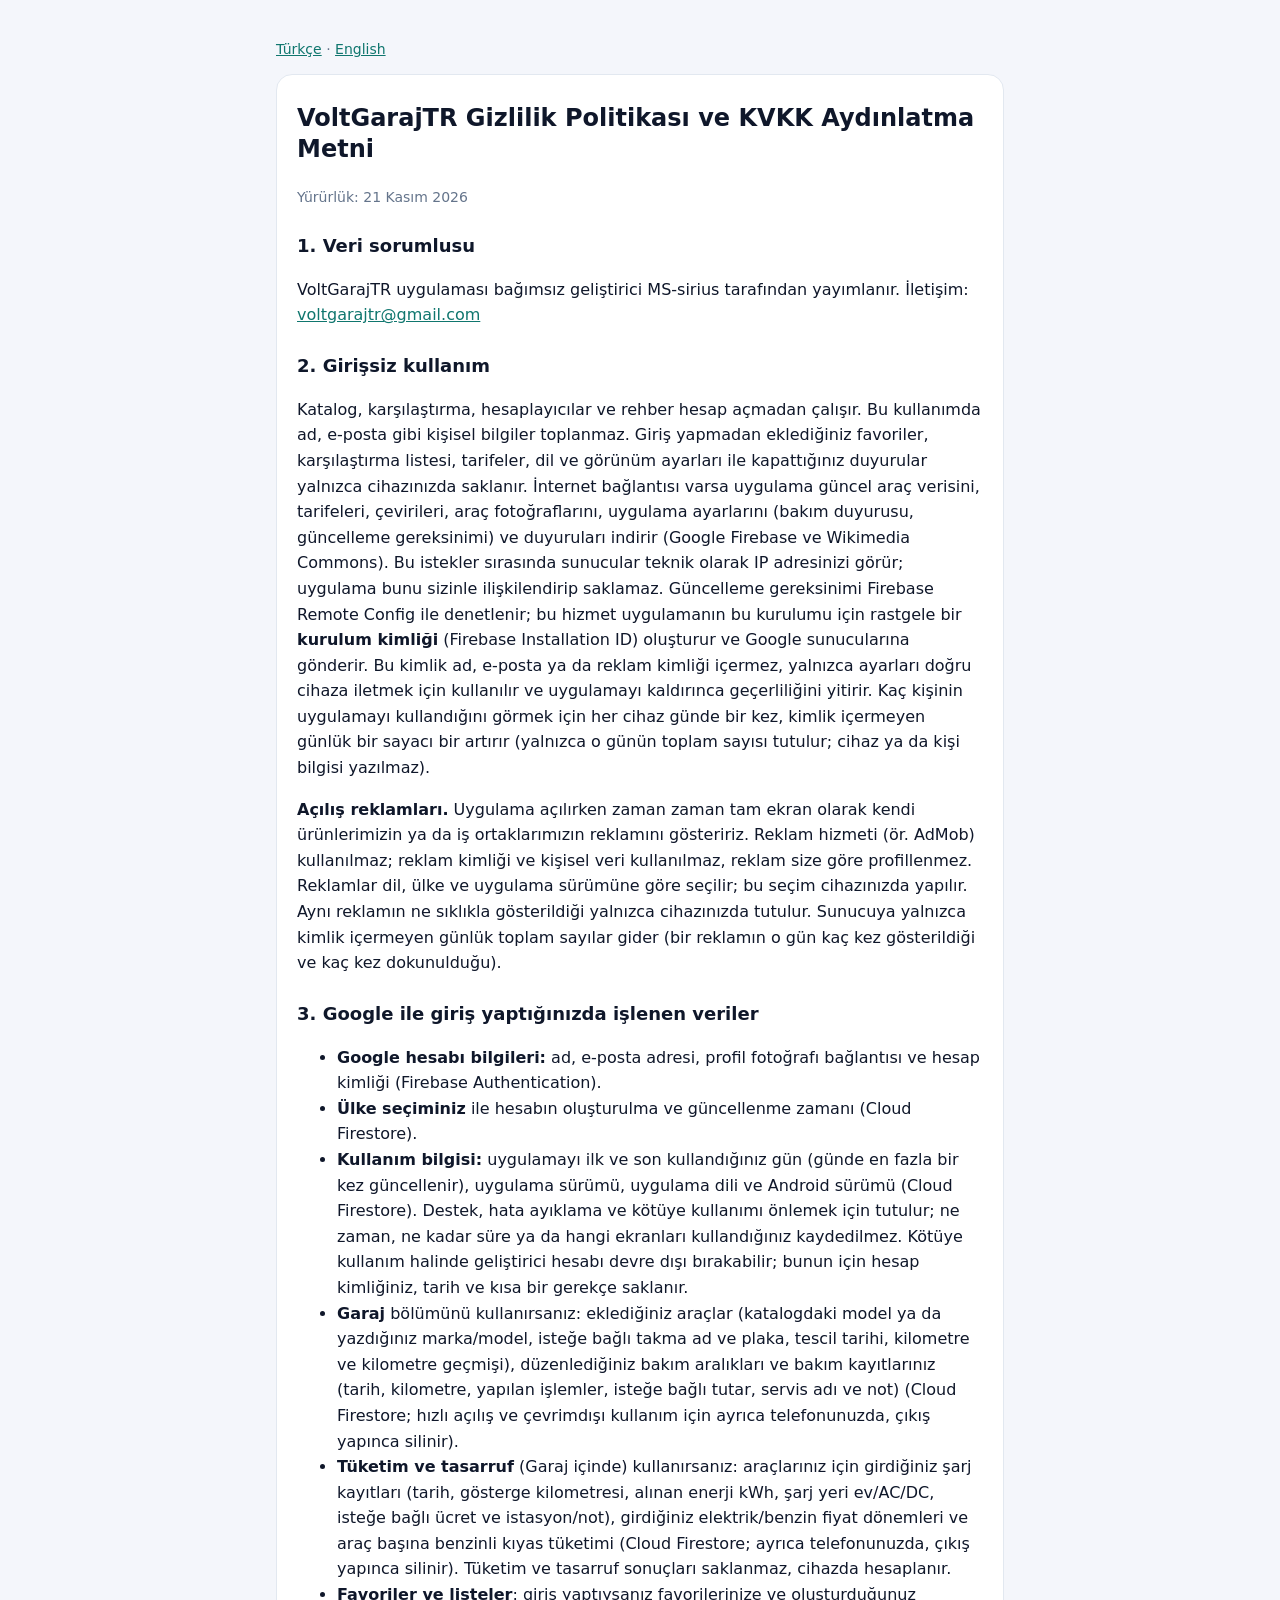
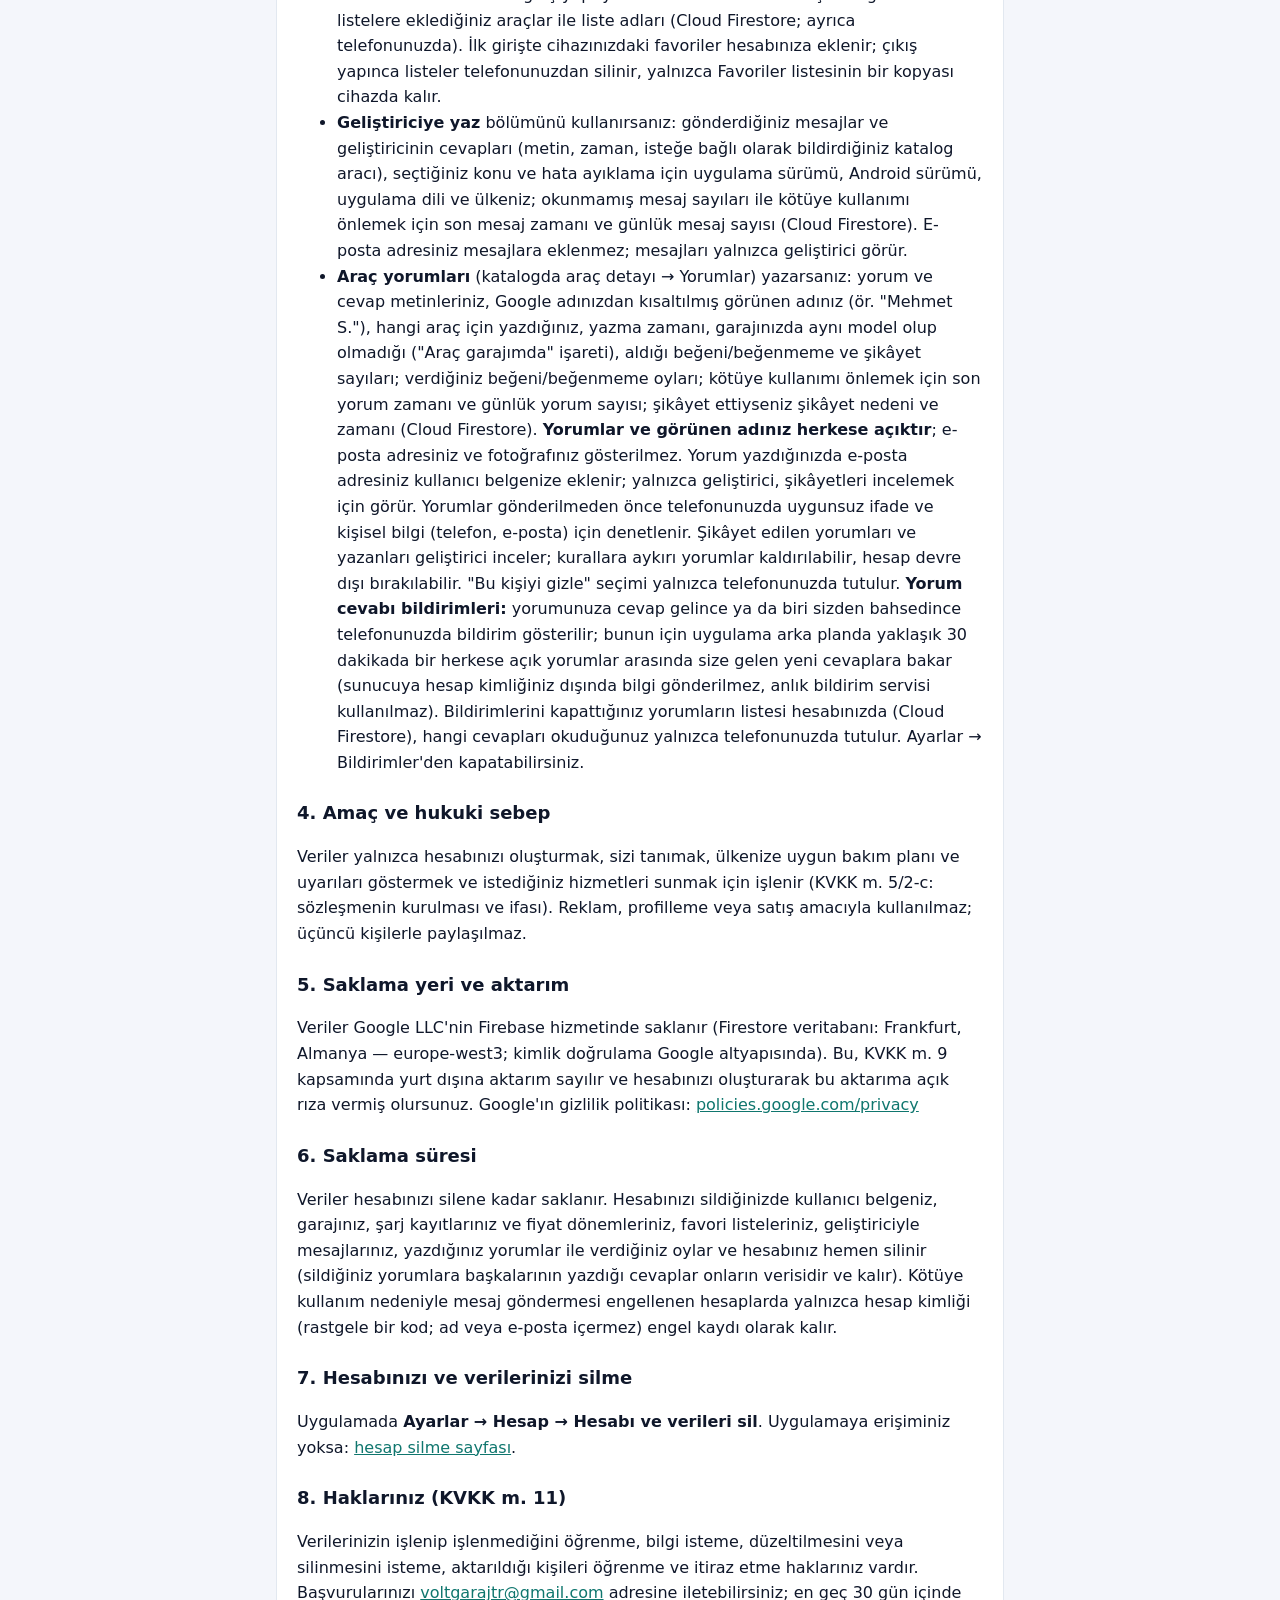
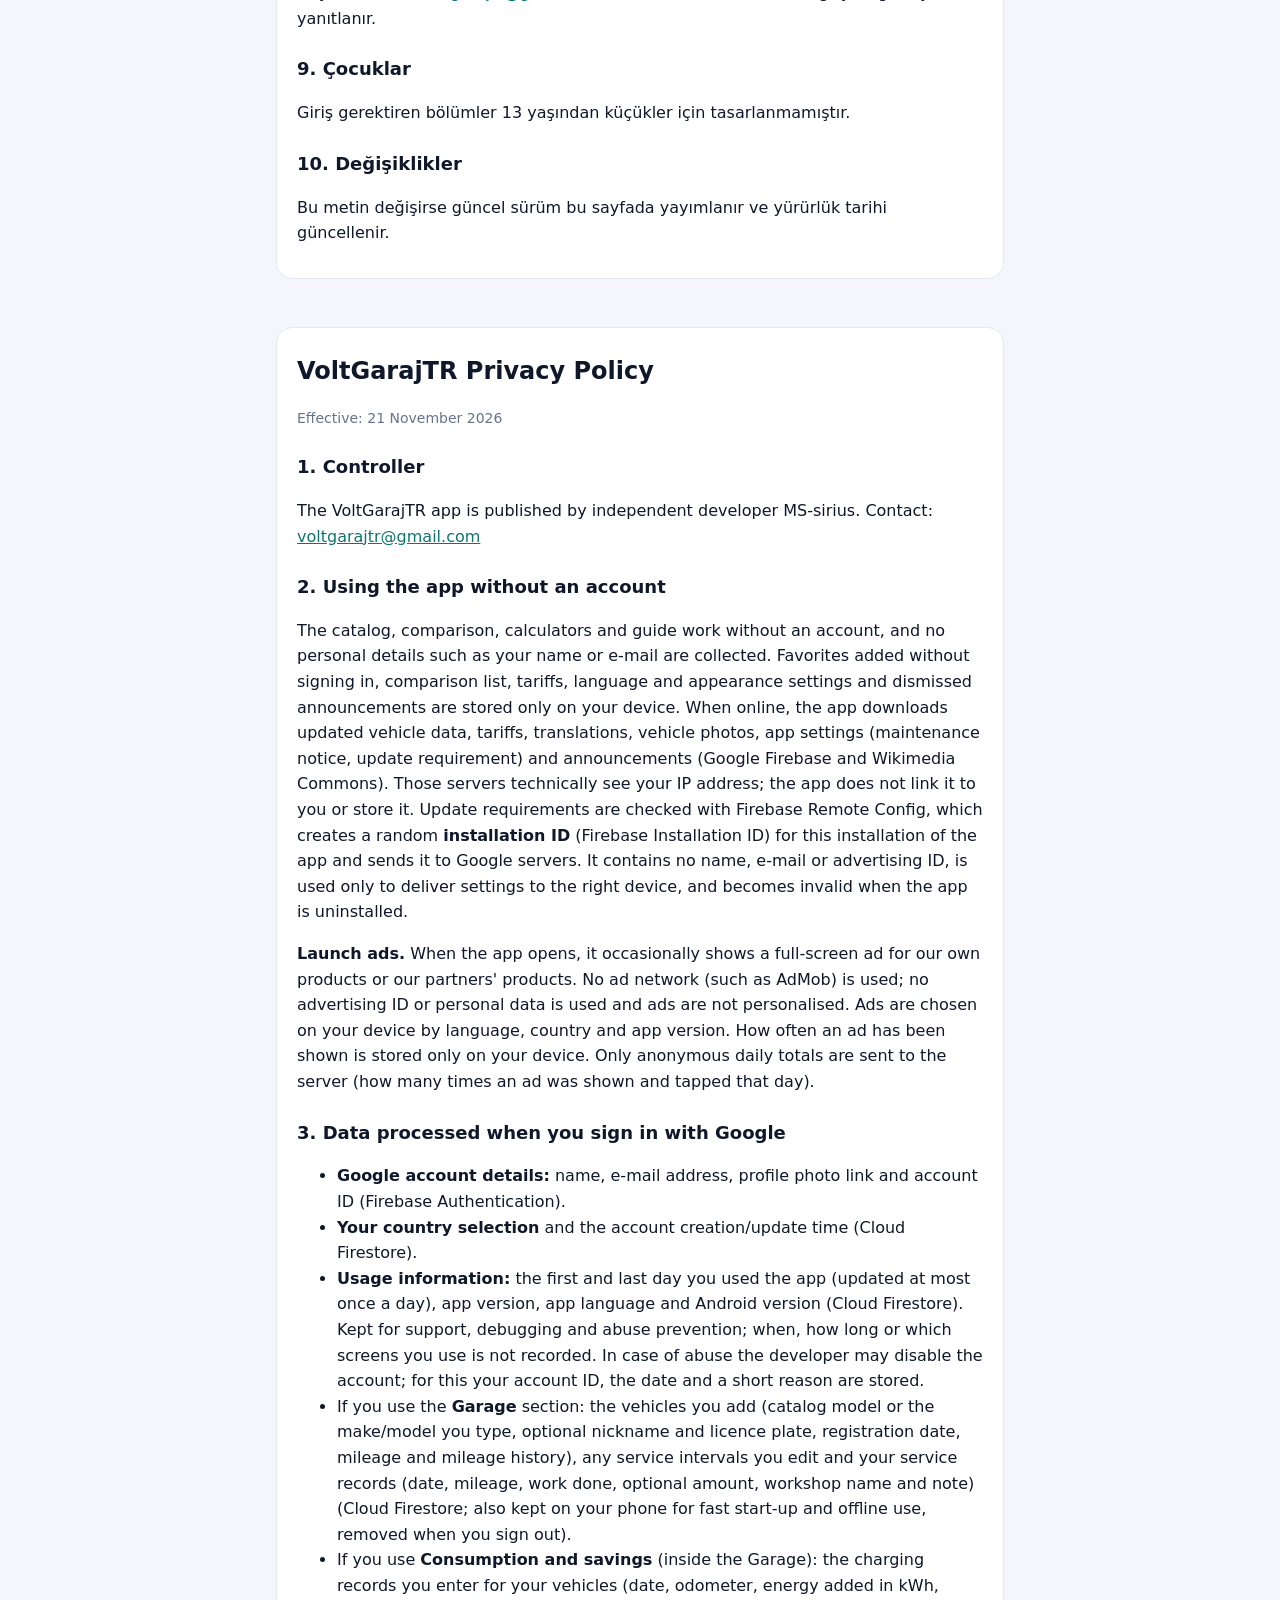
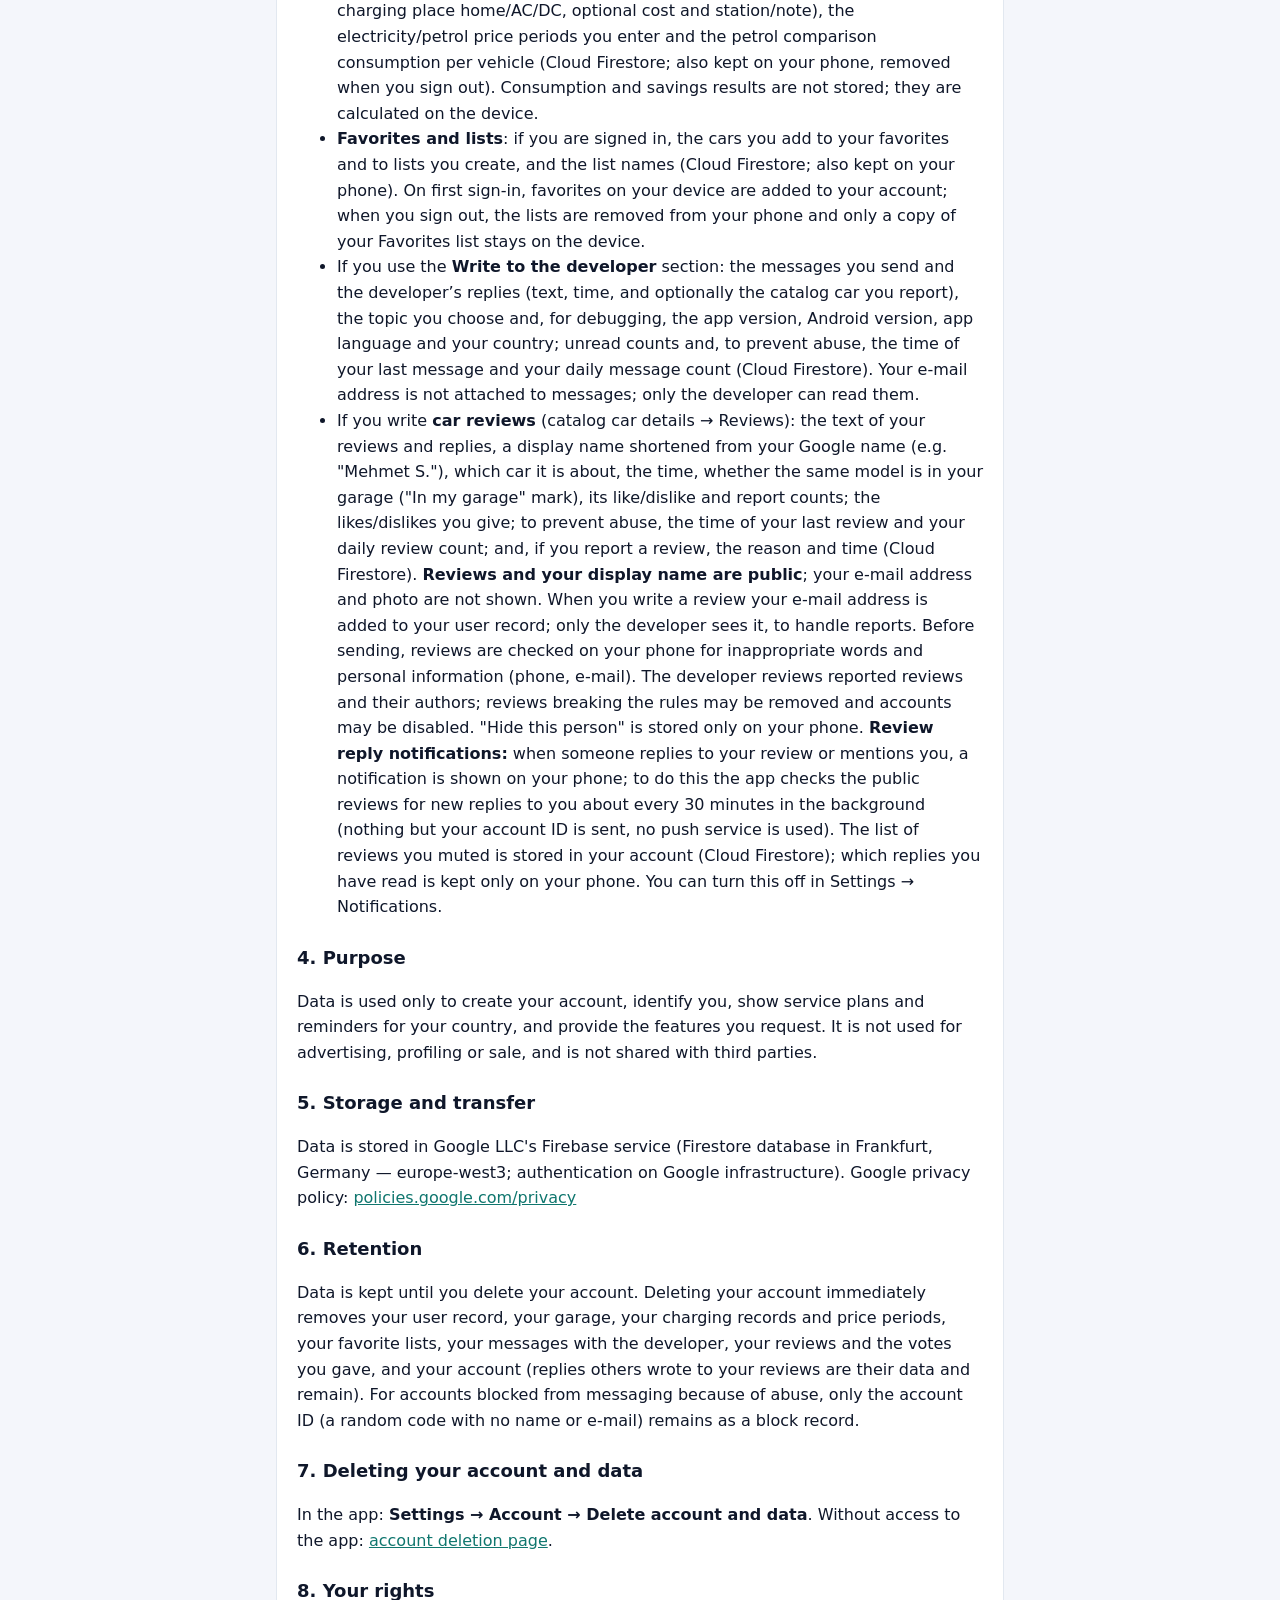
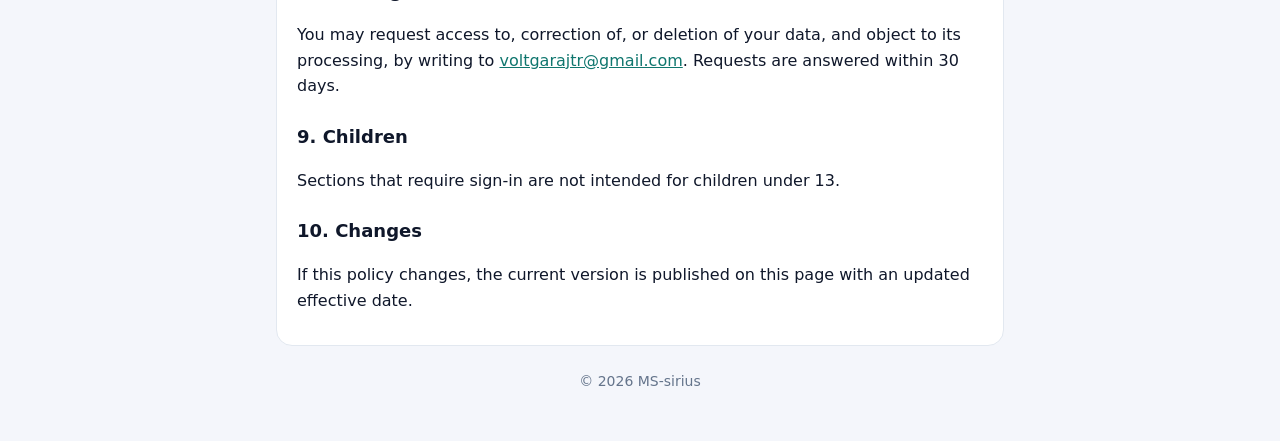
==== gizlilik.html @ ced3d450 "Gizlilik: açılış reklamları maddesi (T-068) Co-Authored-By: Claude Opus 5.5 <noreply@anthropic.com>" ====
<!doctype html>
<html lang="tr">
<head>
<meta charset="utf-8">
<meta name="viewport" content="width=device-width, initial-scale=1">
<title>VoltGarajTR · Gizlilik politikası</title>
<link rel="stylesheet" href="stil.css">
</head>
<body>
<main>
<p class="dil"><a href="#tr">Türkçe</a> · <a href="#en">English</a></p>

<section id="tr">
<h1>VoltGarajTR Gizlilik Politikası ve KVKK Aydınlatma Metni</h1>
<p class="tarih">Yürürlük: 21 Kasım 2026</p>

<h2>1. Veri sorumlusu</h2>
<p>VoltGarajTR uygulaması bağımsız geliştirici MS-sirius tarafından yayımlanır. İletişim: <a href="mailto:voltgarajtr@gmail.com">voltgarajtr@gmail.com</a></p>

<h2>2. Girişsiz kullanım</h2>
<p>Katalog, karşılaştırma, hesaplayıcılar ve rehber hesap açmadan çalışır. Bu kullanımda ad, e-posta gibi kişisel bilgiler toplanmaz. Giriş yapmadan eklediğiniz favoriler, karşılaştırma listesi, tarifeler, dil ve görünüm ayarları ile kapattığınız duyurular yalnızca cihazınızda saklanır.
İnternet bağlantısı varsa uygulama güncel araç verisini, tarifeleri, çevirileri, araç fotoğraflarını, uygulama ayarlarını (bakım duyurusu, güncelleme gereksinimi) ve duyuruları indirir (Google Firebase ve Wikimedia Commons). Bu istekler sırasında sunucular teknik olarak IP adresinizi görür; uygulama bunu sizinle ilişkilendirip saklamaz.
Güncelleme gereksinimi Firebase Remote Config ile denetlenir; bu hizmet uygulamanın bu kurulumu için rastgele bir <b>kurulum kimliği</b> (Firebase Installation ID) oluşturur ve Google sunucularına gönderir. Bu kimlik ad, e-posta ya da reklam kimliği içermez, yalnızca ayarları doğru cihaza iletmek için kullanılır ve uygulamayı kaldırınca geçerliliğini yitirir.
Kaç kişinin uygulamayı kullandığını görmek için her cihaz günde bir kez, kimlik içermeyen günlük bir sayacı bir artırır (yalnızca o günün toplam sayısı tutulur; cihaz ya da kişi bilgisi yazılmaz).</p>
<p><b>Açılış reklamları.</b> Uygulama açılırken zaman zaman tam ekran olarak kendi ürünlerimizin ya da iş ortaklarımızın reklamını gösteririz. Reklam hizmeti (ör. AdMob) kullanılmaz; reklam kimliği ve kişisel veri kullanılmaz, reklam size göre profillenmez. Reklamlar dil, ülke ve uygulama sürümüne göre seçilir; bu seçim cihazınızda yapılır. Aynı reklamın ne sıklıkla gösterildiği yalnızca cihazınızda tutulur. Sunucuya yalnızca kimlik içermeyen günlük toplam sayılar gider (bir reklamın o gün kaç kez gösterildiği ve kaç kez dokunulduğu).</p>

<h2>3. Google ile giriş yaptığınızda işlenen veriler</h2>
<ul>
<li><b>Google hesabı bilgileri:</b> ad, e-posta adresi, profil fotoğrafı bağlantısı ve hesap kimliği (Firebase Authentication).</li>
<li><b>Ülke seçiminiz</b> ile hesabın oluşturulma ve güncellenme zamanı (Cloud Firestore).</li>
<li><b>Kullanım bilgisi:</b> uygulamayı ilk ve son kullandığınız gün (günde en fazla bir kez güncellenir), uygulama sürümü, uygulama dili ve Android sürümü (Cloud Firestore). Destek, hata ayıklama ve kötüye kullanımı önlemek için tutulur; ne zaman, ne kadar süre ya da hangi ekranları kullandığınız kaydedilmez. Kötüye kullanım halinde geliştirici hesabı devre dışı bırakabilir; bunun için hesap kimliğiniz, tarih ve kısa bir gerekçe saklanır.</li>
<li><b>Garaj</b> bölümünü kullanırsanız: eklediğiniz araçlar (katalogdaki model ya da yazdığınız marka/model, isteğe bağlı takma ad ve plaka, tescil tarihi, kilometre ve kilometre geçmişi), düzenlediğiniz bakım aralıkları ve bakım kayıtlarınız (tarih, kilometre, yapılan işlemler, isteğe bağlı tutar, servis adı ve not) (Cloud Firestore; hızlı açılış ve çevrimdışı kullanım için ayrıca telefonunuzda, çıkış yapınca silinir).</li>
<li><b>Tüketim ve tasarruf</b> (Garaj içinde) kullanırsanız: araçlarınız için girdiğiniz şarj kayıtları (tarih, gösterge kilometresi, alınan enerji kWh, şarj yeri ev/AC/DC, isteğe bağlı ücret ve istasyon/not), girdiğiniz elektrik/benzin fiyat dönemleri ve araç başına benzinli kıyas tüketimi (Cloud Firestore; ayrıca telefonunuzda, çıkış yapınca silinir). Tüketim ve tasarruf sonuçları saklanmaz, cihazda hesaplanır.</li>
<li><b>Favoriler ve listeler</b>: giriş yaptıysanız favorilerinize ve oluşturduğunuz listelere eklediğiniz araçlar ile liste adları (Cloud Firestore; ayrıca telefonunuzda). İlk girişte cihazınızdaki favoriler hesabınıza eklenir; çıkış yapınca listeler telefonunuzdan silinir, yalnızca Favoriler listesinin bir kopyası cihazda kalır.</li>
<li><b>Geliştiriciye yaz</b> bölümünü kullanırsanız: gönderdiğiniz mesajlar ve geliştiricinin cevapları (metin, zaman, isteğe bağlı olarak bildirdiğiniz katalog aracı), seçtiğiniz konu ve hata ayıklama için uygulama sürümü, Android sürümü, uygulama dili ve ülkeniz; okunmamış mesaj sayıları ile kötüye kullanımı önlemek için son mesaj zamanı ve günlük mesaj sayısı (Cloud Firestore). E-posta adresiniz mesajlara eklenmez; mesajları yalnızca geliştirici görür.</li>
<li><b>Araç yorumları</b> (katalogda araç detayı → Yorumlar) yazarsanız: yorum ve cevap metinleriniz, Google adınızdan kısaltılmış görünen adınız (ör. "Mehmet S."), hangi araç için yazdığınız, yazma zamanı, garajınızda aynı model olup olmadığı ("Araç garajımda" işareti), aldığı beğeni/beğenmeme ve şikâyet sayıları; verdiğiniz beğeni/beğenmeme oyları; kötüye kullanımı önlemek için son yorum zamanı ve günlük yorum sayısı; şikâyet ettiyseniz şikâyet nedeni ve zamanı (Cloud Firestore). <b>Yorumlar ve görünen adınız herkese açıktır</b>; e-posta adresiniz ve fotoğrafınız gösterilmez. Yorum yazdığınızda e-posta adresiniz kullanıcı belgenize eklenir; yalnızca geliştirici, şikâyetleri incelemek için görür. Yorumlar gönderilmeden önce telefonunuzda uygunsuz ifade ve kişisel bilgi (telefon, e-posta) için denetlenir. Şikâyet edilen yorumları ve yazanları geliştirici inceler; kurallara aykırı yorumlar kaldırılabilir, hesap devre dışı bırakılabilir. "Bu kişiyi gizle" seçimi yalnızca telefonunuzda tutulur. <b>Yorum cevabı bildirimleri:</b> yorumunuza cevap gelince ya da biri sizden bahsedince telefonunuzda bildirim gösterilir; bunun için uygulama arka planda yaklaşık 30 dakikada bir herkese açık yorumlar arasında size gelen yeni cevaplara bakar (sunucuya hesap kimliğiniz dışında bilgi gönderilmez, anlık bildirim servisi kullanılmaz). Bildirimlerini kapattığınız yorumların listesi hesabınızda (Cloud Firestore), hangi cevapları okuduğunuz yalnızca telefonunuzda tutulur. Ayarlar → Bildirimler'den kapatabilirsiniz.</li>
</ul>

<h2>4. Amaç ve hukuki sebep</h2>
<p>Veriler yalnızca hesabınızı oluşturmak, sizi tanımak, ülkenize uygun bakım planı ve uyarıları göstermek ve istediğiniz hizmetleri sunmak için işlenir (KVKK m. 5/2-c: sözleşmenin kurulması ve ifası). Reklam, profilleme veya satış amacıyla kullanılmaz; üçüncü kişilerle paylaşılmaz.</p>

<h2>5. Saklama yeri ve aktarım</h2>
<p>Veriler Google LLC'nin Firebase hizmetinde saklanır (Firestore veritabanı: Frankfurt, Almanya — europe-west3; kimlik doğrulama Google altyapısında). Bu, KVKK m. 9 kapsamında yurt dışına aktarım sayılır ve hesabınızı oluşturarak bu aktarıma açık rıza vermiş olursunuz. Google'ın gizlilik politikası: <a href="https://policies.google.com/privacy">policies.google.com/privacy</a></p>

<h2>6. Saklama süresi</h2>
<p>Veriler hesabınızı silene kadar saklanır. Hesabınızı sildiğinizde kullanıcı belgeniz, garajınız, şarj kayıtlarınız ve fiyat dönemleriniz, favori listeleriniz, geliştiriciyle mesajlarınız, yazdığınız yorumlar ile verdiğiniz oylar ve hesabınız hemen silinir (sildiğiniz yorumlara başkalarının yazdığı cevaplar onların verisidir ve kalır). Kötüye kullanım nedeniyle mesaj göndermesi engellenen hesaplarda yalnızca hesap kimliği (rastgele bir kod; ad veya e-posta içermez) engel kaydı olarak kalır.</p>

<h2>7. Hesabınızı ve verilerinizi silme</h2>
<p>Uygulamada <b>Ayarlar → Hesap → Hesabı ve verileri sil</b>. Uygulamaya erişiminiz yoksa: <a href="hesap-silme.html">hesap silme sayfası</a>.</p>

<h2>8. Haklarınız (KVKK m. 11)</h2>
<p>Verilerinizin işlenip işlenmediğini öğrenme, bilgi isteme, düzeltilmesini veya silinmesini isteme, aktarıldığı kişileri öğrenme ve itiraz etme haklarınız vardır. Başvurularınızı <a href="mailto:voltgarajtr@gmail.com">voltgarajtr@gmail.com</a> adresine iletebilirsiniz; en geç 30 gün içinde yanıtlanır.</p>

<h2>9. Çocuklar</h2>
<p>Giriş gerektiren bölümler 13 yaşından küçükler için tasarlanmamıştır.</p>

<h2>10. Değişiklikler</h2>
<p>Bu metin değişirse güncel sürüm bu sayfada yayımlanır ve yürürlük tarihi güncellenir.</p>
</section>

<hr>

<section id="en">
<h1>VoltGarajTR Privacy Policy</h1>
<p class="tarih">Effective: 21 November 2026</p>

<h2>1. Controller</h2>
<p>The VoltGarajTR app is published by independent developer MS-sirius. Contact: <a href="mailto:voltgarajtr@gmail.com">voltgarajtr@gmail.com</a></p>

<h2>2. Using the app without an account</h2>
<p>The catalog, comparison, calculators and guide work without an account, and no personal details such as your name or e-mail are collected. Favorites added without signing in, comparison list, tariffs, language and appearance settings and dismissed announcements are stored only on your device.
When online, the app downloads updated vehicle data, tariffs, translations, vehicle photos, app settings (maintenance notice, update requirement) and announcements (Google Firebase and Wikimedia Commons). Those servers technically see your IP address; the app does not link it to you or store it.
Update requirements are checked with Firebase Remote Config, which creates a random <b>installation ID</b> (Firebase Installation ID) for this installation of the app and sends it to Google servers. It contains no name, e-mail or advertising ID, is used only to deliver settings to the right device, and becomes invalid when the app is uninstalled.</p>
<p><b>Launch ads.</b> When the app opens, it occasionally shows a full-screen ad for our own products or our partners' products. No ad network (such as AdMob) is used; no advertising ID or personal data is used and ads are not personalised. Ads are chosen on your device by language, country and app version. How often an ad has been shown is stored only on your device. Only anonymous daily totals are sent to the server (how many times an ad was shown and tapped that day).</p>

<h2>3. Data processed when you sign in with Google</h2>
<ul>
<li><b>Google account details:</b> name, e-mail address, profile photo link and account ID (Firebase Authentication).</li>
<li><b>Your country selection</b> and the account creation/update time (Cloud Firestore).</li>
<li><b>Usage information:</b> the first and last day you used the app (updated at most once a day), app version, app language and Android version (Cloud Firestore). Kept for support, debugging and abuse prevention; when, how long or which screens you use is not recorded. In case of abuse the developer may disable the account; for this your account ID, the date and a short reason are stored.</li>
<li>If you use the <b>Garage</b> section: the vehicles you add (catalog model or the make/model you type, optional nickname and licence plate, registration date, mileage and mileage history), any service intervals you edit and your service records (date, mileage, work done, optional amount, workshop name and note) (Cloud Firestore; also kept on your phone for fast start-up and offline use, removed when you sign out).</li>
<li>If you use <b>Consumption and savings</b> (inside the Garage): the charging records you enter for your vehicles (date, odometer, energy added in kWh, charging place home/AC/DC, optional cost and station/note), the electricity/petrol price periods you enter and the petrol comparison consumption per vehicle (Cloud Firestore; also kept on your phone, removed when you sign out). Consumption and savings results are not stored; they are calculated on the device.</li>
<li><b>Favorites and lists</b>: if you are signed in, the cars you add to your favorites and to lists you create, and the list names (Cloud Firestore; also kept on your phone). On first sign-in, favorites on your device are added to your account; when you sign out, the lists are removed from your phone and only a copy of your Favorites list stays on the device.</li>
<li>If you use the <b>Write to the developer</b> section: the messages you send and the developer’s replies (text, time, and optionally the catalog car you report), the topic you choose and, for debugging, the app version, Android version, app language and your country; unread counts and, to prevent abuse, the time of your last message and your daily message count (Cloud Firestore). Your e-mail address is not attached to messages; only the developer can read them.</li>
<li>If you write <b>car reviews</b> (catalog car details → Reviews): the text of your reviews and replies, a display name shortened from your Google name (e.g. "Mehmet S."), which car it is about, the time, whether the same model is in your garage ("In my garage" mark), its like/dislike and report counts; the likes/dislikes you give; to prevent abuse, the time of your last review and your daily review count; and, if you report a review, the reason and time (Cloud Firestore). <b>Reviews and your display name are public</b>; your e-mail address and photo are not shown. When you write a review your e-mail address is added to your user record; only the developer sees it, to handle reports. Before sending, reviews are checked on your phone for inappropriate words and personal information (phone, e-mail). The developer reviews reported reviews and their authors; reviews breaking the rules may be removed and accounts may be disabled. "Hide this person" is stored only on your phone. <b>Review reply notifications:</b> when someone replies to your review or mentions you, a notification is shown on your phone; to do this the app checks the public reviews for new replies to you about every 30 minutes in the background (nothing but your account ID is sent, no push service is used). The list of reviews you muted is stored in your account (Cloud Firestore); which replies you have read is kept only on your phone. You can turn this off in Settings → Notifications.</li>
</ul>

<h2>4. Purpose</h2>
<p>Data is used only to create your account, identify you, show service plans and reminders for your country, and provide the features you request. It is not used for advertising, profiling or sale, and is not shared with third parties.</p>

<h2>5. Storage and transfer</h2>
<p>Data is stored in Google LLC's Firebase service (Firestore database in Frankfurt, Germany — europe-west3; authentication on Google infrastructure). Google privacy policy: <a href="https://policies.google.com/privacy">policies.google.com/privacy</a></p>

<h2>6. Retention</h2>
<p>Data is kept until you delete your account. Deleting your account immediately removes your user record, your garage, your charging records and price periods, your favorite lists, your messages with the developer, your reviews and the votes you gave, and your account (replies others wrote to your reviews are their data and remain). For accounts blocked from messaging because of abuse, only the account ID (a random code with no name or e-mail) remains as a block record.</p>

<h2>7. Deleting your account and data</h2>
<p>In the app: <b>Settings → Account → Delete account and data</b>. Without access to the app: <a href="hesap-silme.html#en">account deletion page</a>.</p>

<h2>8. Your rights</h2>
<p>You may request access to, correction of, or deletion of your data, and object to its processing, by writing to <a href="mailto:voltgarajtr@gmail.com">voltgarajtr@gmail.com</a>. Requests are answered within 30 days.</p>

<h2>9. Children</h2>
<p>Sections that require sign-in are not intended for children under 13.</p>

<h2>10. Changes</h2>
<p>If this policy changes, the current version is published on this page with an updated effective date.</p>
</section>

<footer>© 2026 MS-sirius</footer>
</main>
</body>
</html>
---- stil.css ----
:root { --bg: #F4F6FB; --surface: #fff; --text: #0F172A; --muted: #64748B; --link: #0F766E; --border: #E2E8F0; }
@media (prefers-color-scheme: dark) {
  :root { --bg: #0B1220; --surface: #111A2C; --text: #E2E8F0; --muted: #94A3B8; --link: #5EEAD4; --border: #1E293B; }
}
* { box-sizing: border-box; }
body { margin: 0; background: var(--bg); color: var(--text);
  font: 16px/1.6 system-ui, -apple-system, "Segoe UI", Roboto, sans-serif; }
main { max-width: 760px; margin: 0 auto; padding: 24px 16px 48px; }
section { background: var(--surface); border: 1px solid var(--border); border-radius: 16px; padding: 8px 20px 16px; }
h1 { font-size: 24px; line-height: 1.3; }
h2 { font-size: 18px; margin-top: 24px; }
a { color: var(--link); }
.tarih, footer, .dil { color: var(--muted); font-size: 14px; }
hr { border: 0; margin: 24px 0; }
footer { text-align: center; margin-top: 24px; }
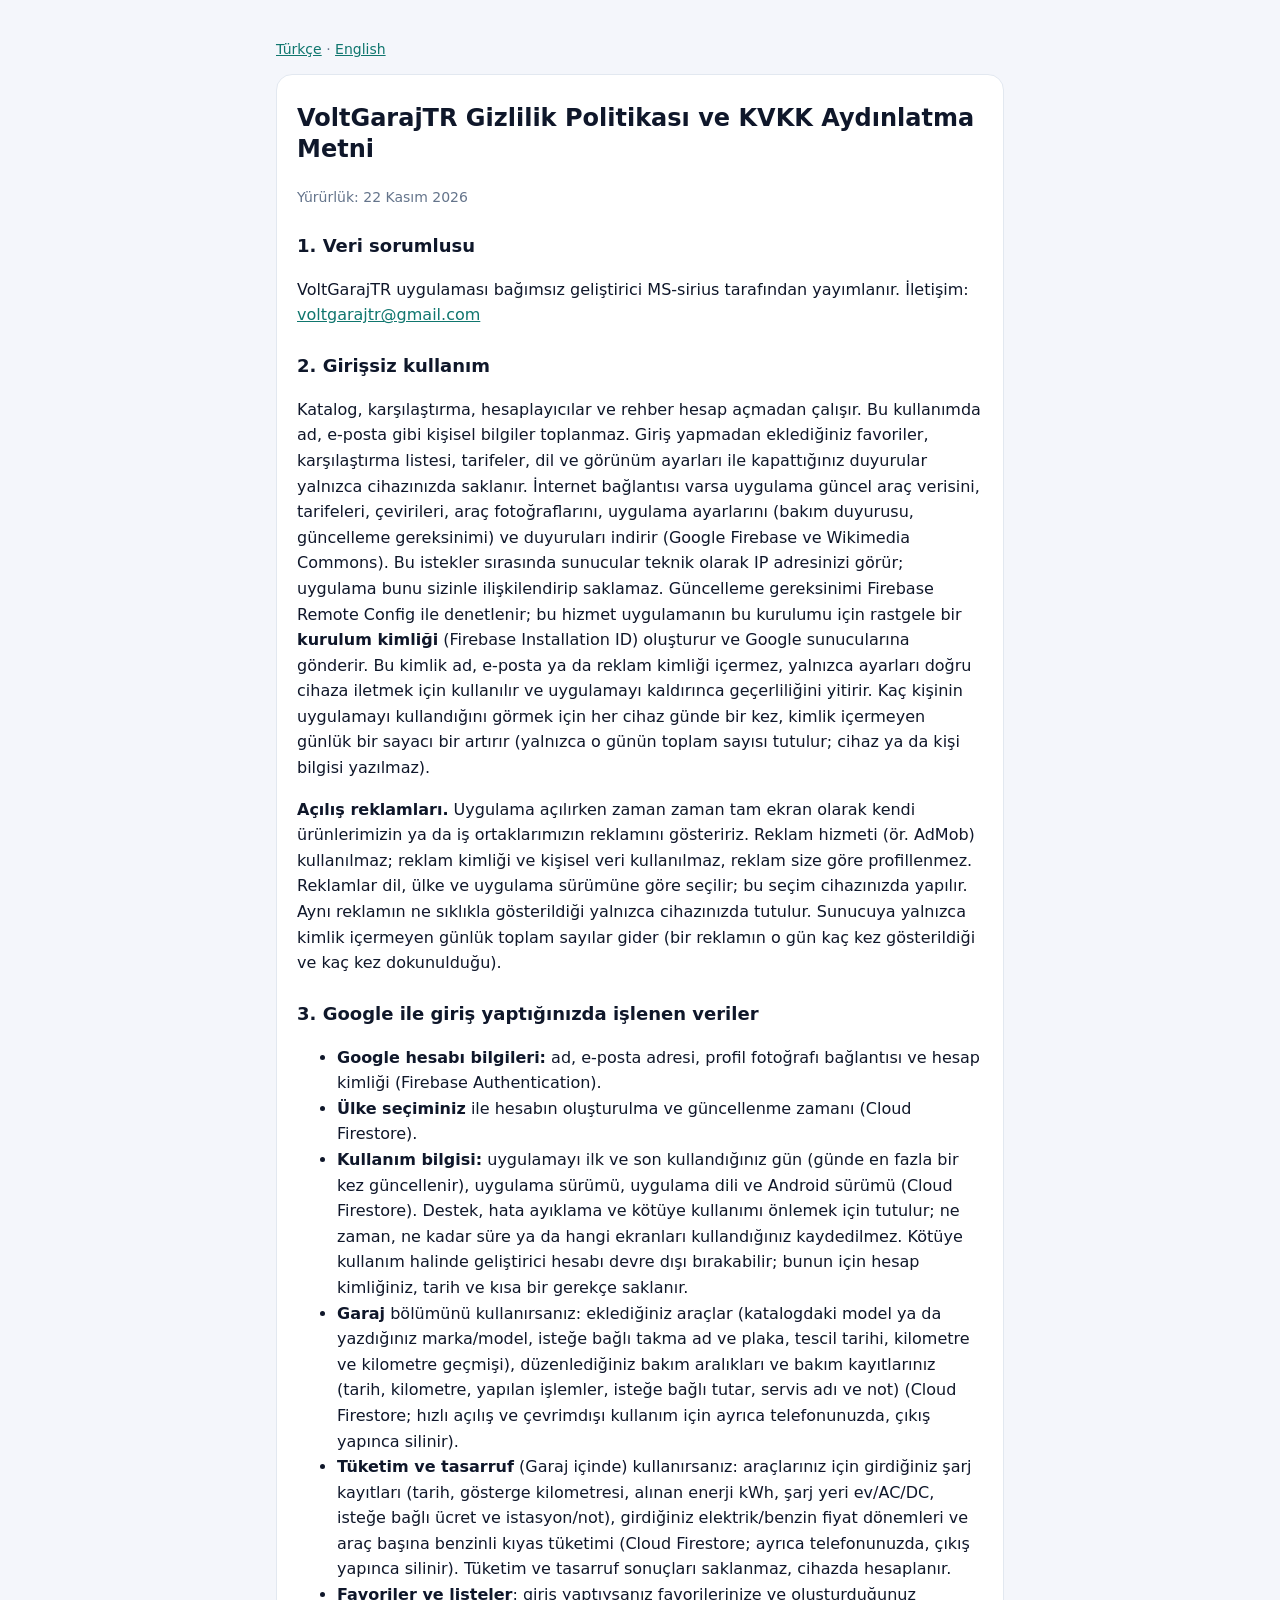
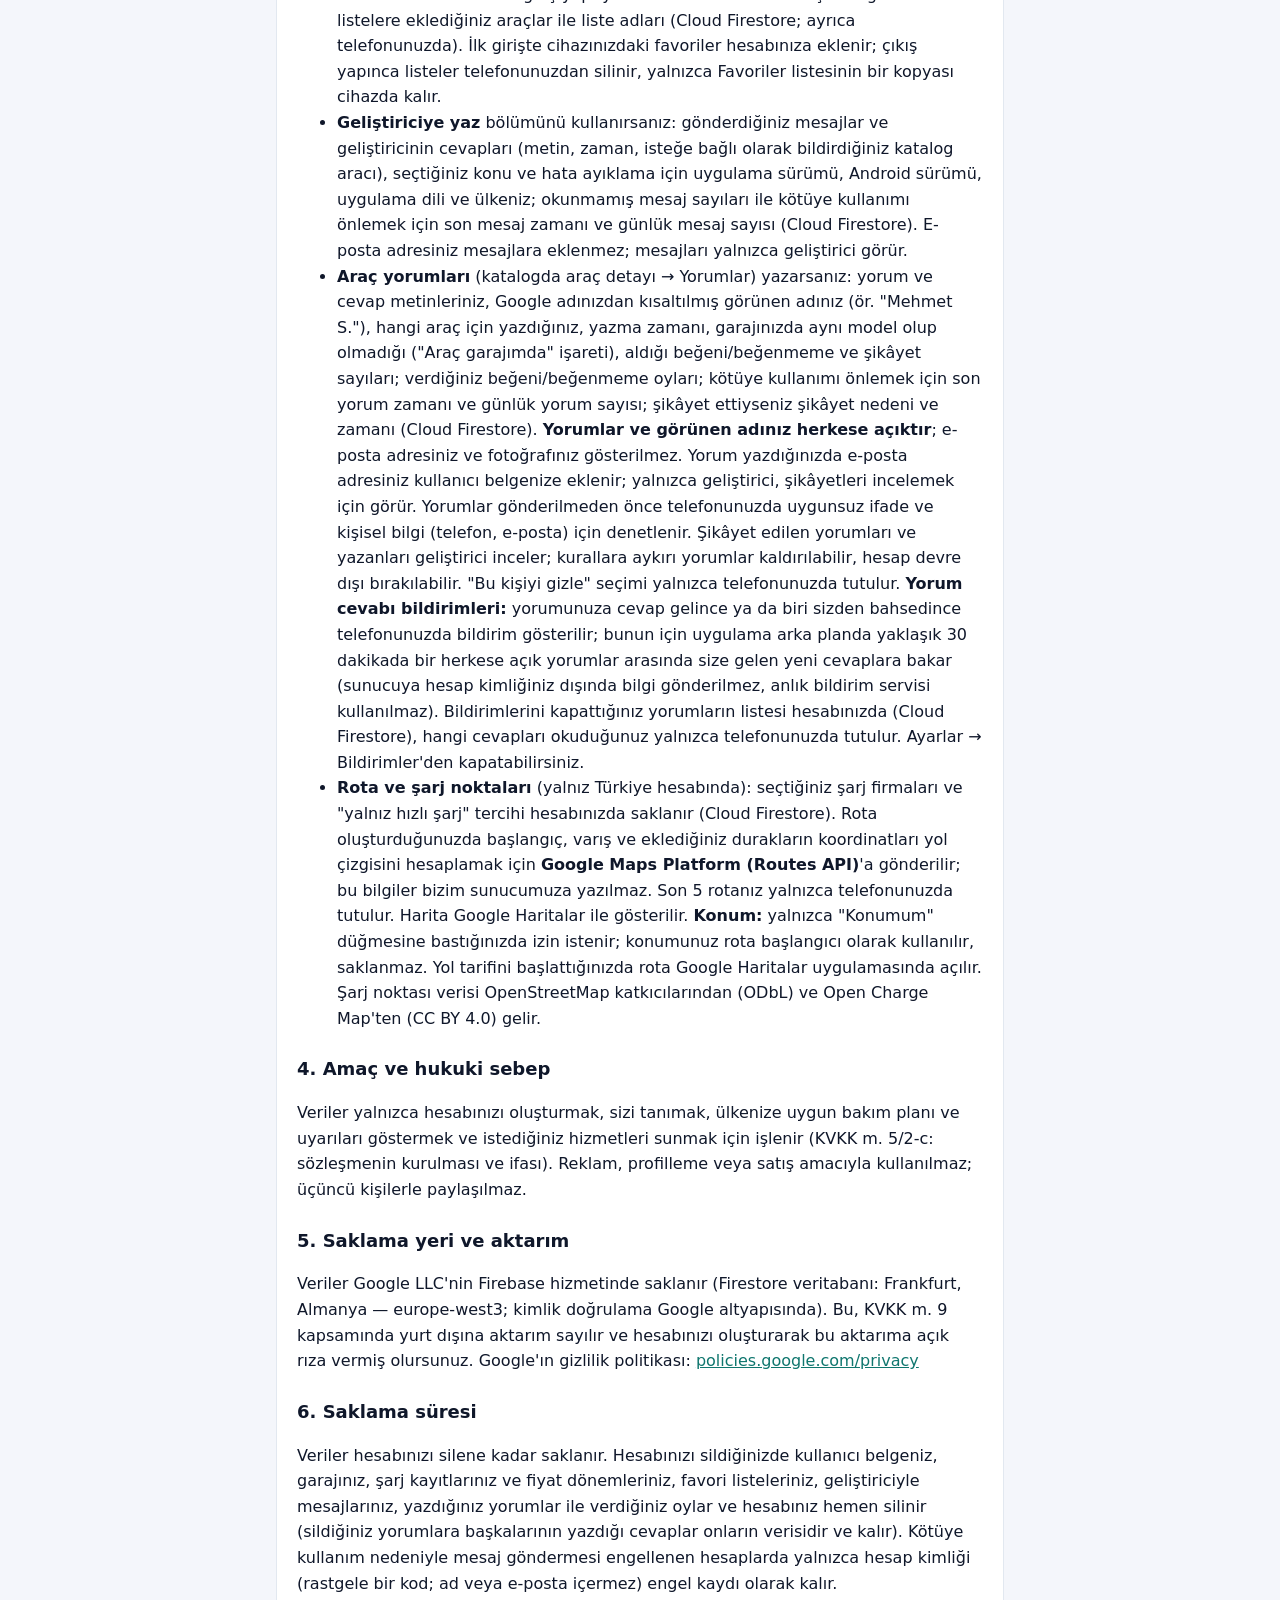
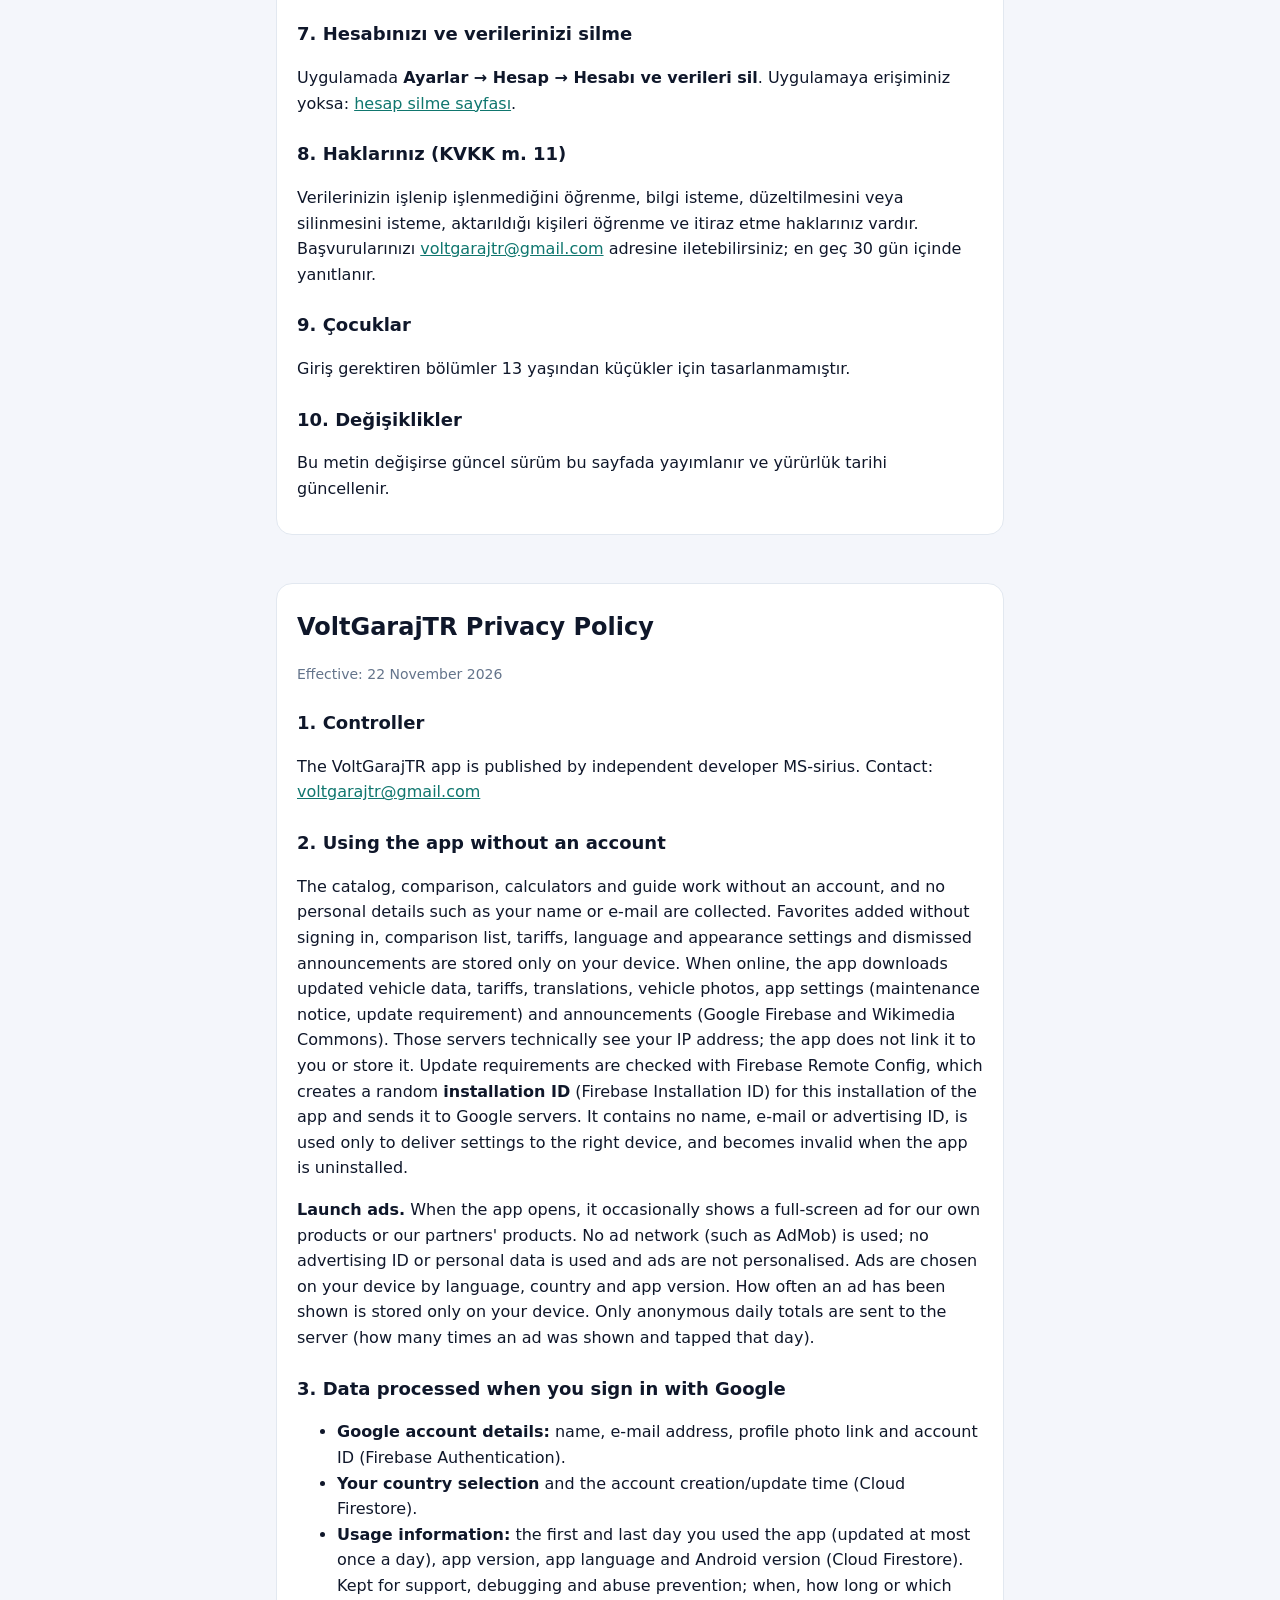
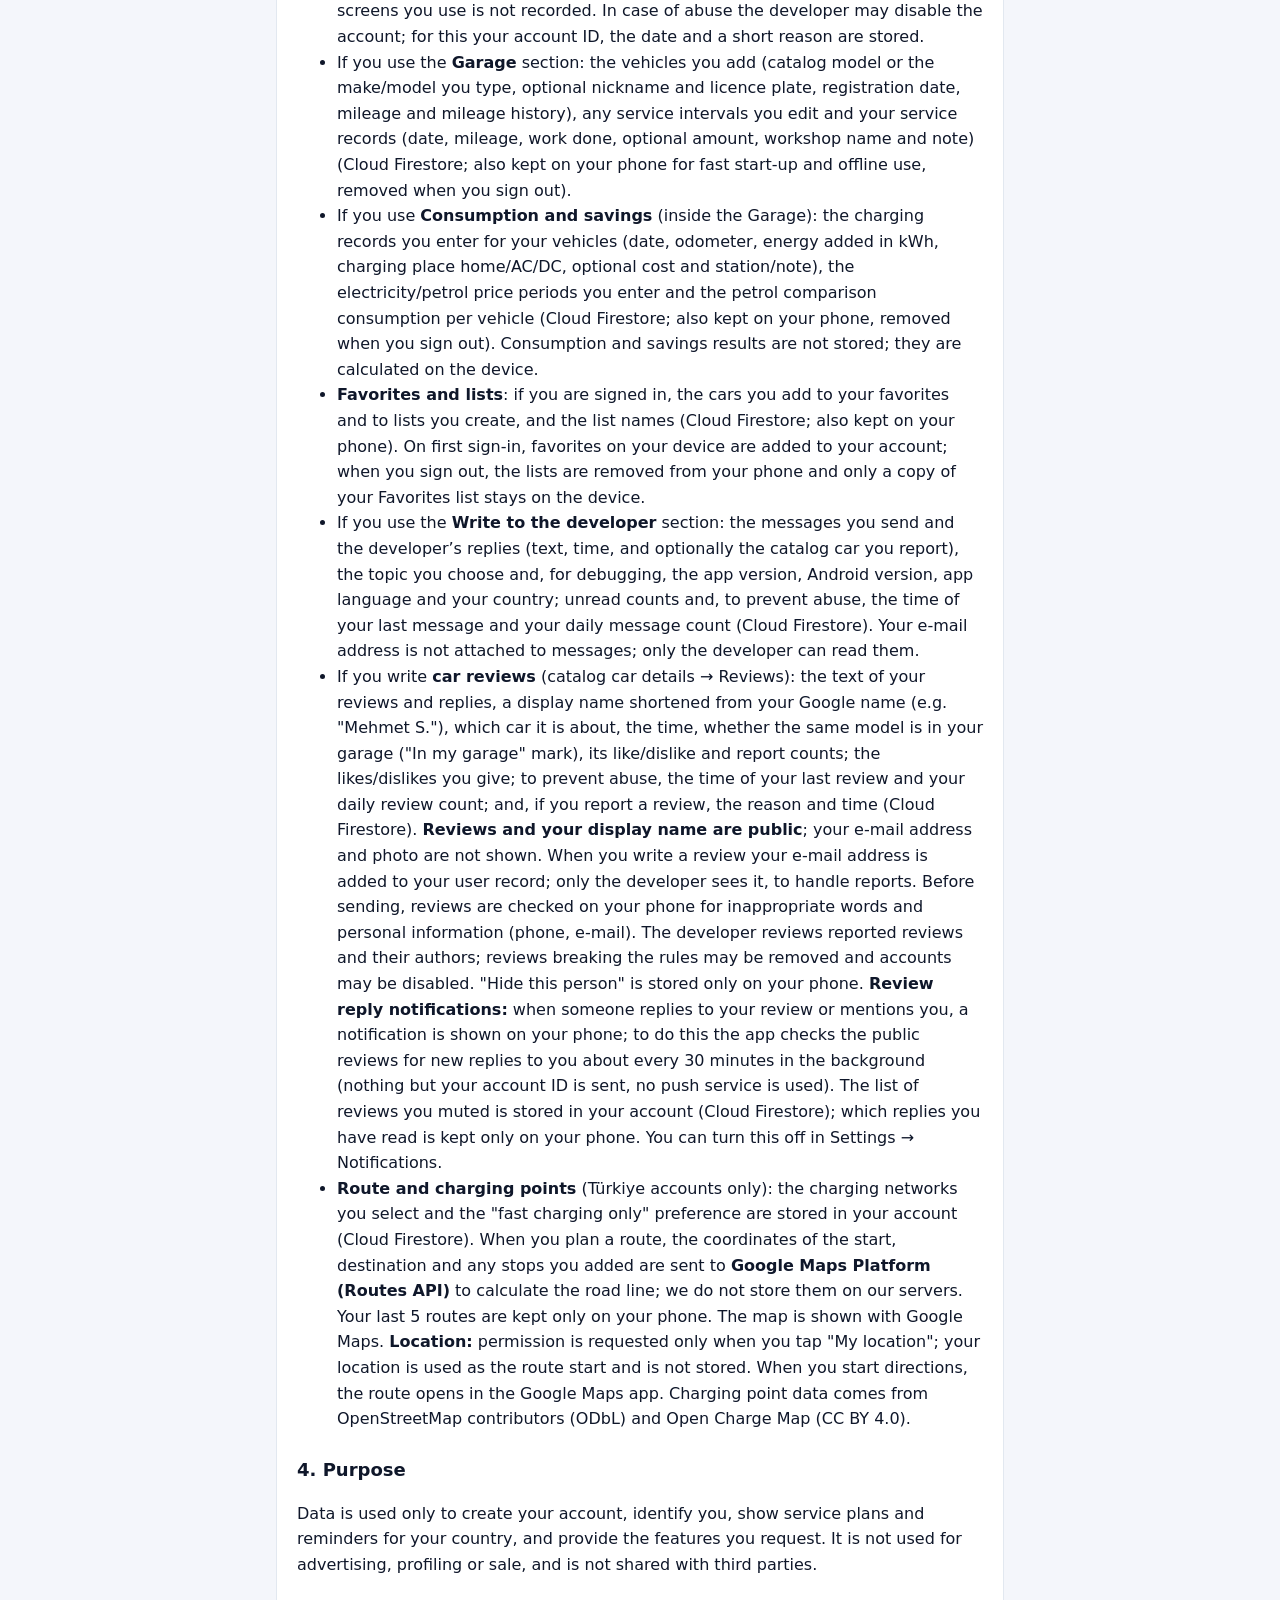
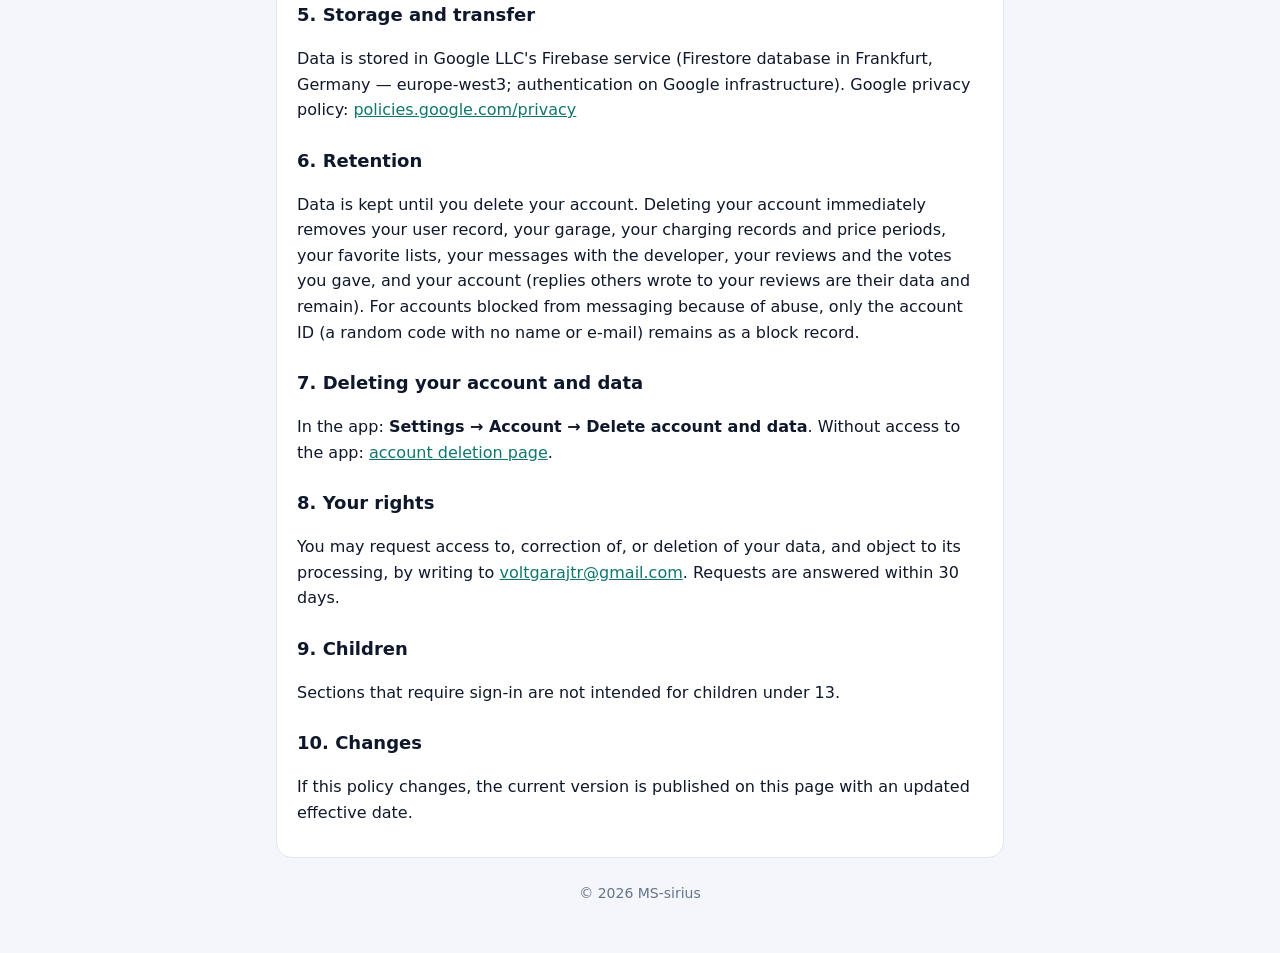
==== commit f9d689d9: "Gizlilik ve hesap silme: rota ve şarj noktaları (yürürlük 22 Kasım 2026) Co-Authored-By: Claude Opus" ====
--- a/gizlilik.html
+++ b/gizlilik.html
@@ -12,7 +12,7 @@
 
 <section id="tr">
 <h1>VoltGarajTR Gizlilik Politikası ve KVKK Aydınlatma Metni</h1>
-<p class="tarih">Yürürlük: 21 Kasım 2026</p>
+<p class="tarih">Yürürlük: 22 Kasım 2026</p>
 
 <h2>1. Veri sorumlusu</h2>
 <p>VoltGarajTR uygulaması bağımsız geliştirici MS-sirius tarafından yayımlanır. İletişim: <a href="mailto:voltgarajtr@gmail.com">voltgarajtr@gmail.com</a></p>
@@ -34,6 +34,7 @@
 <li><b>Favoriler ve listeler</b>: giriş yaptıysanız favorilerinize ve oluşturduğunuz listelere eklediğiniz araçlar ile liste adları (Cloud Firestore; ayrıca telefonunuzda). İlk girişte cihazınızdaki favoriler hesabınıza eklenir; çıkış yapınca listeler telefonunuzdan silinir, yalnızca Favoriler listesinin bir kopyası cihazda kalır.</li>
 <li><b>Geliştiriciye yaz</b> bölümünü kullanırsanız: gönderdiğiniz mesajlar ve geliştiricinin cevapları (metin, zaman, isteğe bağlı olarak bildirdiğiniz katalog aracı), seçtiğiniz konu ve hata ayıklama için uygulama sürümü, Android sürümü, uygulama dili ve ülkeniz; okunmamış mesaj sayıları ile kötüye kullanımı önlemek için son mesaj zamanı ve günlük mesaj sayısı (Cloud Firestore). E-posta adresiniz mesajlara eklenmez; mesajları yalnızca geliştirici görür.</li>
 <li><b>Araç yorumları</b> (katalogda araç detayı → Yorumlar) yazarsanız: yorum ve cevap metinleriniz, Google adınızdan kısaltılmış görünen adınız (ör. "Mehmet S."), hangi araç için yazdığınız, yazma zamanı, garajınızda aynı model olup olmadığı ("Araç garajımda" işareti), aldığı beğeni/beğenmeme ve şikâyet sayıları; verdiğiniz beğeni/beğenmeme oyları; kötüye kullanımı önlemek için son yorum zamanı ve günlük yorum sayısı; şikâyet ettiyseniz şikâyet nedeni ve zamanı (Cloud Firestore). <b>Yorumlar ve görünen adınız herkese açıktır</b>; e-posta adresiniz ve fotoğrafınız gösterilmez. Yorum yazdığınızda e-posta adresiniz kullanıcı belgenize eklenir; yalnızca geliştirici, şikâyetleri incelemek için görür. Yorumlar gönderilmeden önce telefonunuzda uygunsuz ifade ve kişisel bilgi (telefon, e-posta) için denetlenir. Şikâyet edilen yorumları ve yazanları geliştirici inceler; kurallara aykırı yorumlar kaldırılabilir, hesap devre dışı bırakılabilir. "Bu kişiyi gizle" seçimi yalnızca telefonunuzda tutulur. <b>Yorum cevabı bildirimleri:</b> yorumunuza cevap gelince ya da biri sizden bahsedince telefonunuzda bildirim gösterilir; bunun için uygulama arka planda yaklaşık 30 dakikada bir herkese açık yorumlar arasında size gelen yeni cevaplara bakar (sunucuya hesap kimliğiniz dışında bilgi gönderilmez, anlık bildirim servisi kullanılmaz). Bildirimlerini kapattığınız yorumların listesi hesabınızda (Cloud Firestore), hangi cevapları okuduğunuz yalnızca telefonunuzda tutulur. Ayarlar → Bildirimler'den kapatabilirsiniz.</li>
+<li><b>Rota ve şarj noktaları</b> (yalnız Türkiye hesabında): seçtiğiniz şarj firmaları ve "yalnız hızlı şarj" tercihi hesabınızda saklanır (Cloud Firestore). Rota oluşturduğunuzda başlangıç, varış ve eklediğiniz durakların koordinatları yol çizgisini hesaplamak için <b>Google Maps Platform (Routes API)</b>'a gönderilir; bu bilgiler bizim sunucumuza yazılmaz. Son 5 rotanız yalnızca telefonunuzda tutulur. Harita Google Haritalar ile gösterilir. <b>Konum:</b> yalnızca "Konumum" düğmesine bastığınızda izin istenir; konumunuz rota başlangıcı olarak kullanılır, saklanmaz. Yol tarifini başlattığınızda rota Google Haritalar uygulamasında açılır. Şarj noktası verisi OpenStreetMap katkıcılarından (ODbL) ve Open Charge Map'ten (CC BY 4.0) gelir.</li>
 </ul>
 
 <h2>4. Amaç ve hukuki sebep</h2>
@@ -62,7 +63,7 @@
 
 <section id="en">
 <h1>VoltGarajTR Privacy Policy</h1>
-<p class="tarih">Effective: 21 November 2026</p>
+<p class="tarih">Effective: 22 November 2026</p>
 
 <h2>1. Controller</h2>
 <p>The VoltGarajTR app is published by independent developer MS-sirius. Contact: <a href="mailto:voltgarajtr@gmail.com">voltgarajtr@gmail.com</a></p>
@@ -83,6 +84,7 @@
 <li><b>Favorites and lists</b>: if you are signed in, the cars you add to your favorites and to lists you create, and the list names (Cloud Firestore; also kept on your phone). On first sign-in, favorites on your device are added to your account; when you sign out, the lists are removed from your phone and only a copy of your Favorites list stays on the device.</li>
 <li>If you use the <b>Write to the developer</b> section: the messages you send and the developer’s replies (text, time, and optionally the catalog car you report), the topic you choose and, for debugging, the app version, Android version, app language and your country; unread counts and, to prevent abuse, the time of your last message and your daily message count (Cloud Firestore). Your e-mail address is not attached to messages; only the developer can read them.</li>
 <li>If you write <b>car reviews</b> (catalog car details → Reviews): the text of your reviews and replies, a display name shortened from your Google name (e.g. "Mehmet S."), which car it is about, the time, whether the same model is in your garage ("In my garage" mark), its like/dislike and report counts; the likes/dislikes you give; to prevent abuse, the time of your last review and your daily review count; and, if you report a review, the reason and time (Cloud Firestore). <b>Reviews and your display name are public</b>; your e-mail address and photo are not shown. When you write a review your e-mail address is added to your user record; only the developer sees it, to handle reports. Before sending, reviews are checked on your phone for inappropriate words and personal information (phone, e-mail). The developer reviews reported reviews and their authors; reviews breaking the rules may be removed and accounts may be disabled. "Hide this person" is stored only on your phone. <b>Review reply notifications:</b> when someone replies to your review or mentions you, a notification is shown on your phone; to do this the app checks the public reviews for new replies to you about every 30 minutes in the background (nothing but your account ID is sent, no push service is used). The list of reviews you muted is stored in your account (Cloud Firestore); which replies you have read is kept only on your phone. You can turn this off in Settings → Notifications.</li>
+<li><b>Route and charging points</b> (Türkiye accounts only): the charging networks you select and the "fast charging only" preference are stored in your account (Cloud Firestore). When you plan a route, the coordinates of the start, destination and any stops you added are sent to <b>Google Maps Platform (Routes API)</b> to calculate the road line; we do not store them on our servers. Your last 5 routes are kept only on your phone. The map is shown with Google Maps. <b>Location:</b> permission is requested only when you tap "My location"; your location is used as the route start and is not stored. When you start directions, the route opens in the Google Maps app. Charging point data comes from OpenStreetMap contributors (ODbL) and Open Charge Map (CC BY 4.0).</li>
 </ul>
 
 <h2>4. Purpose</h2>
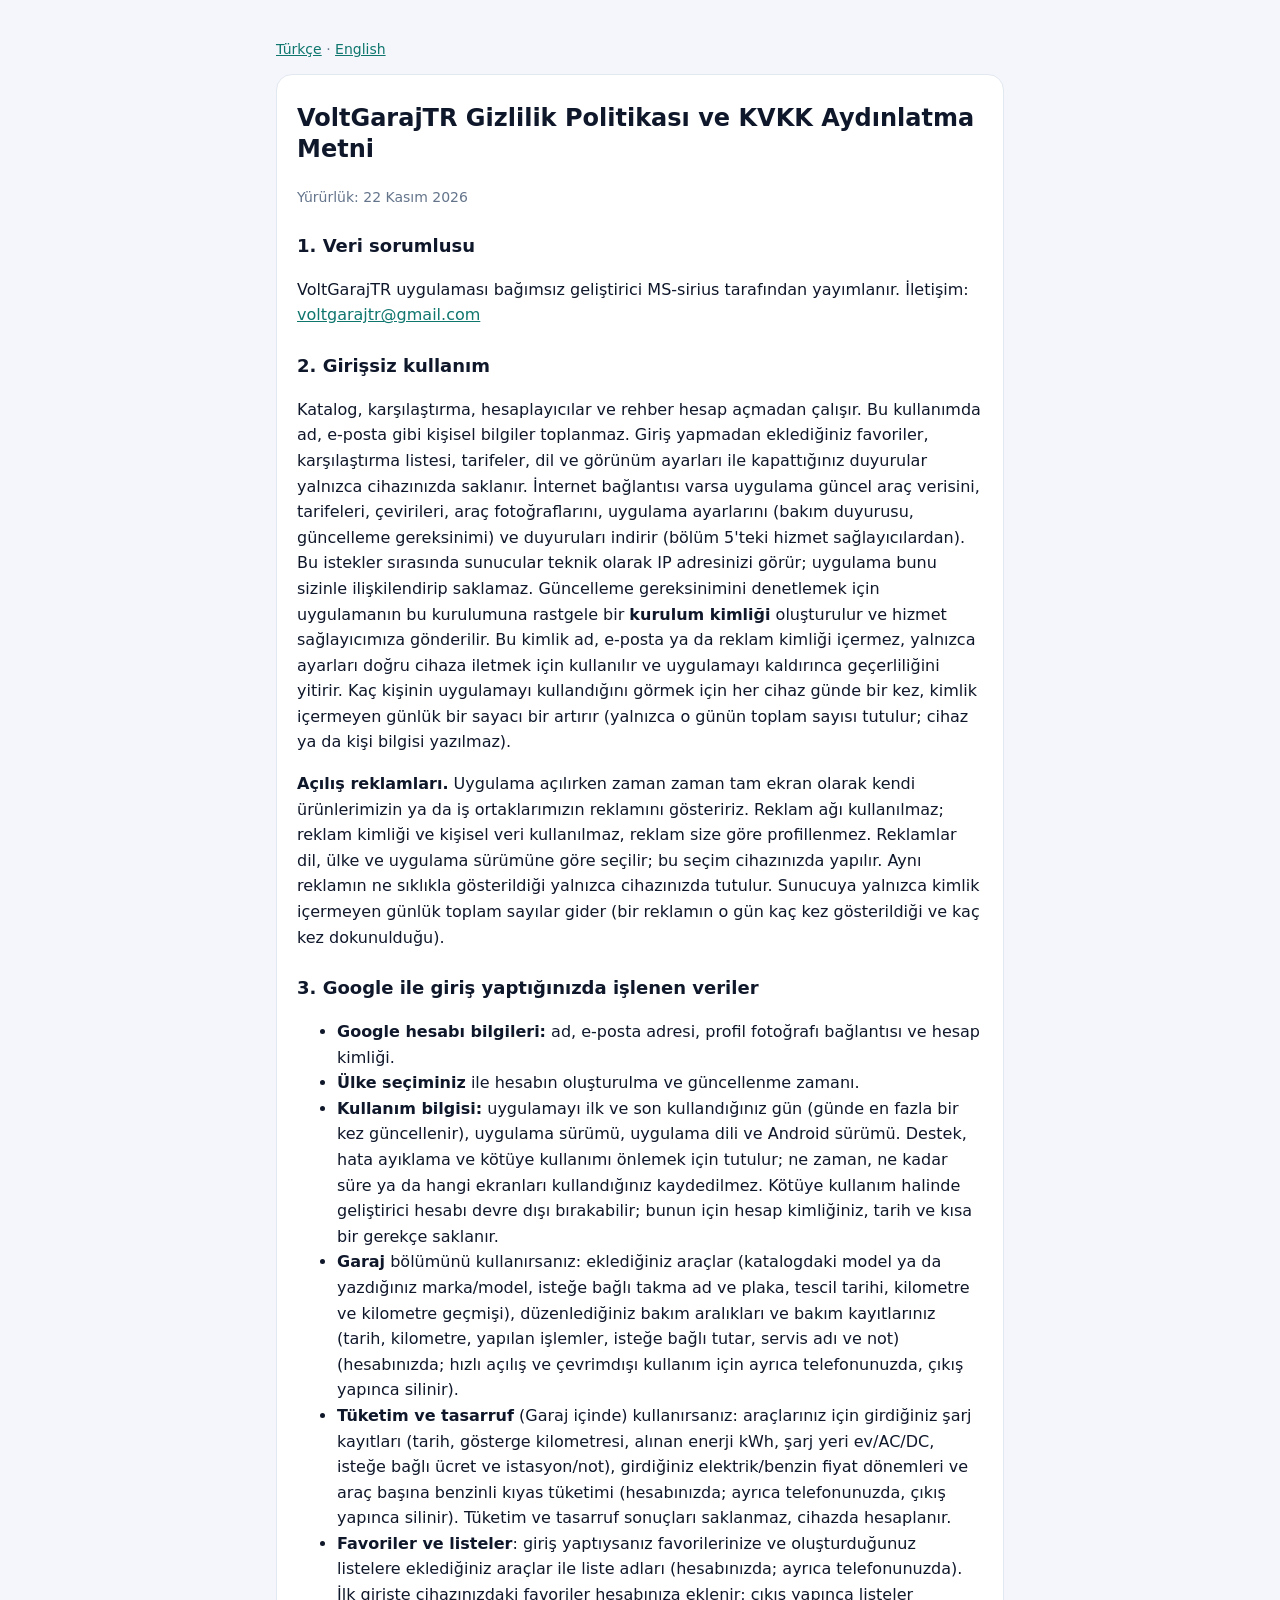
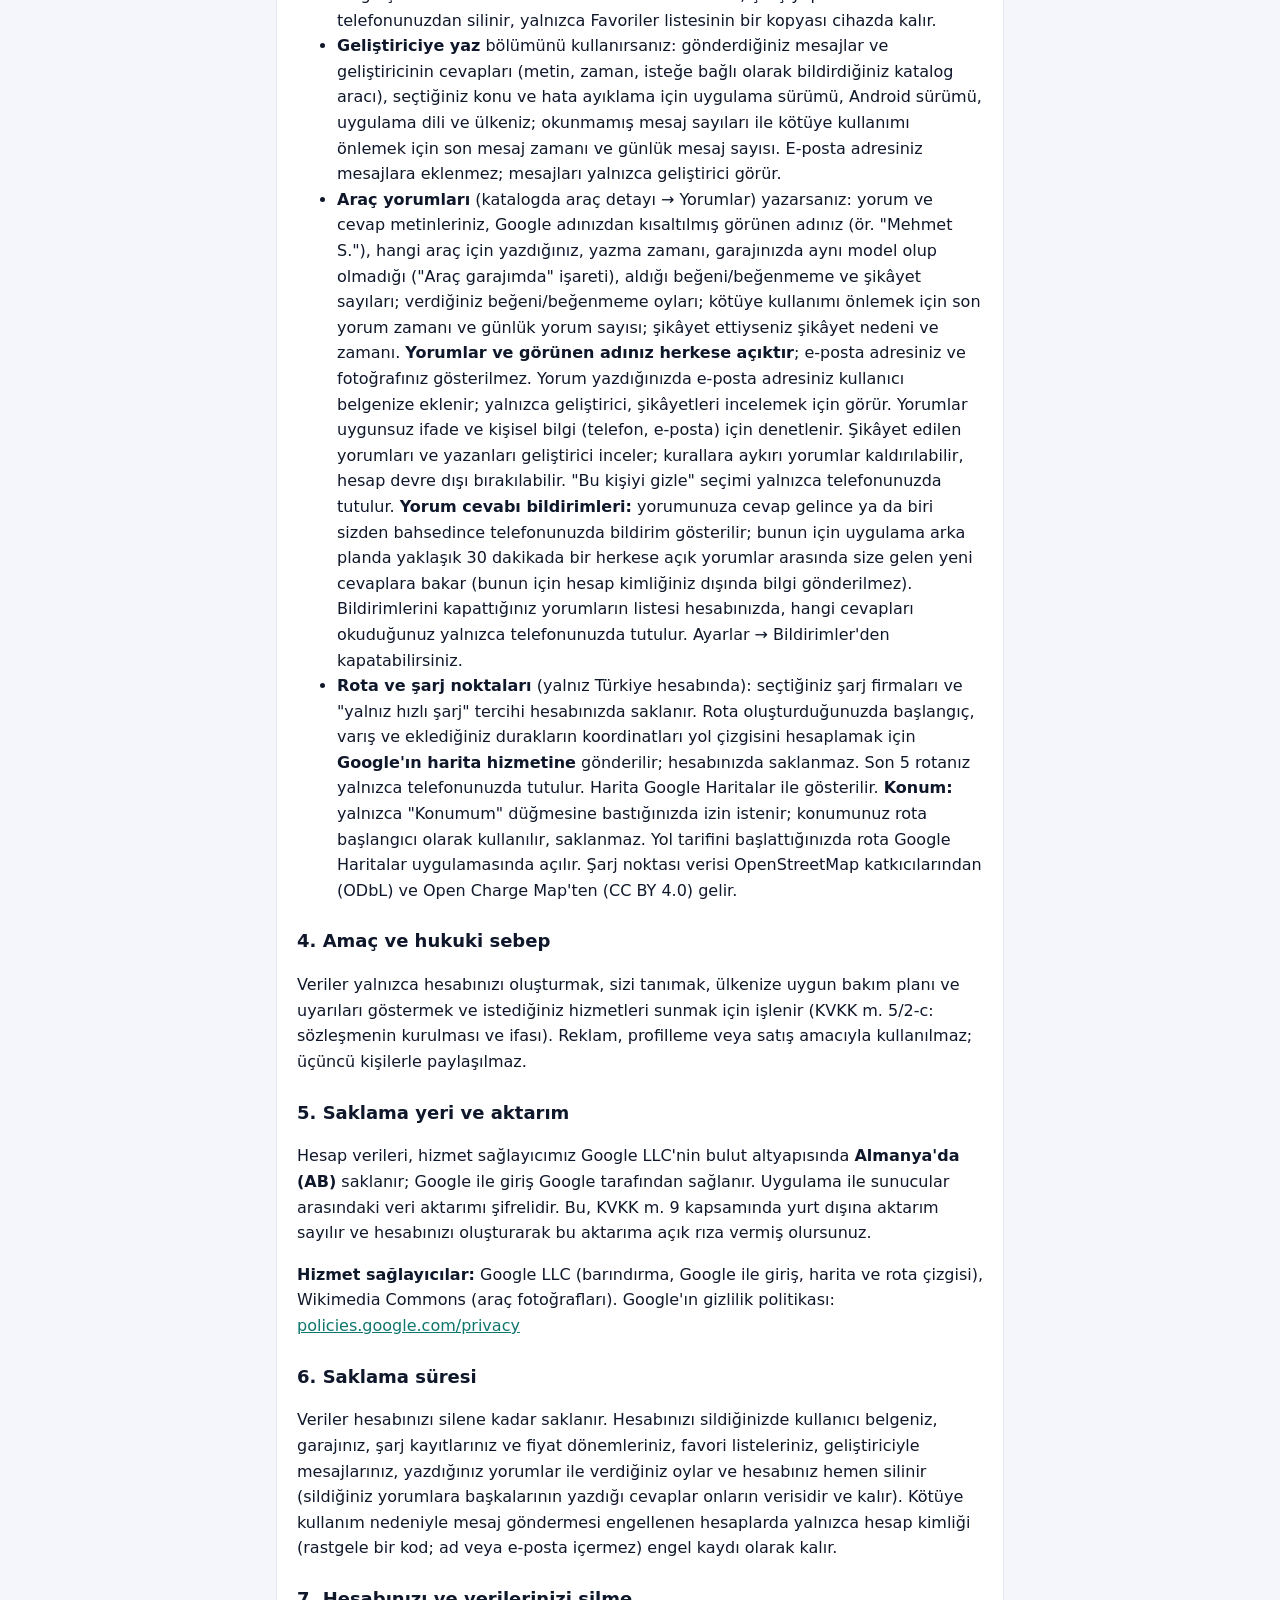
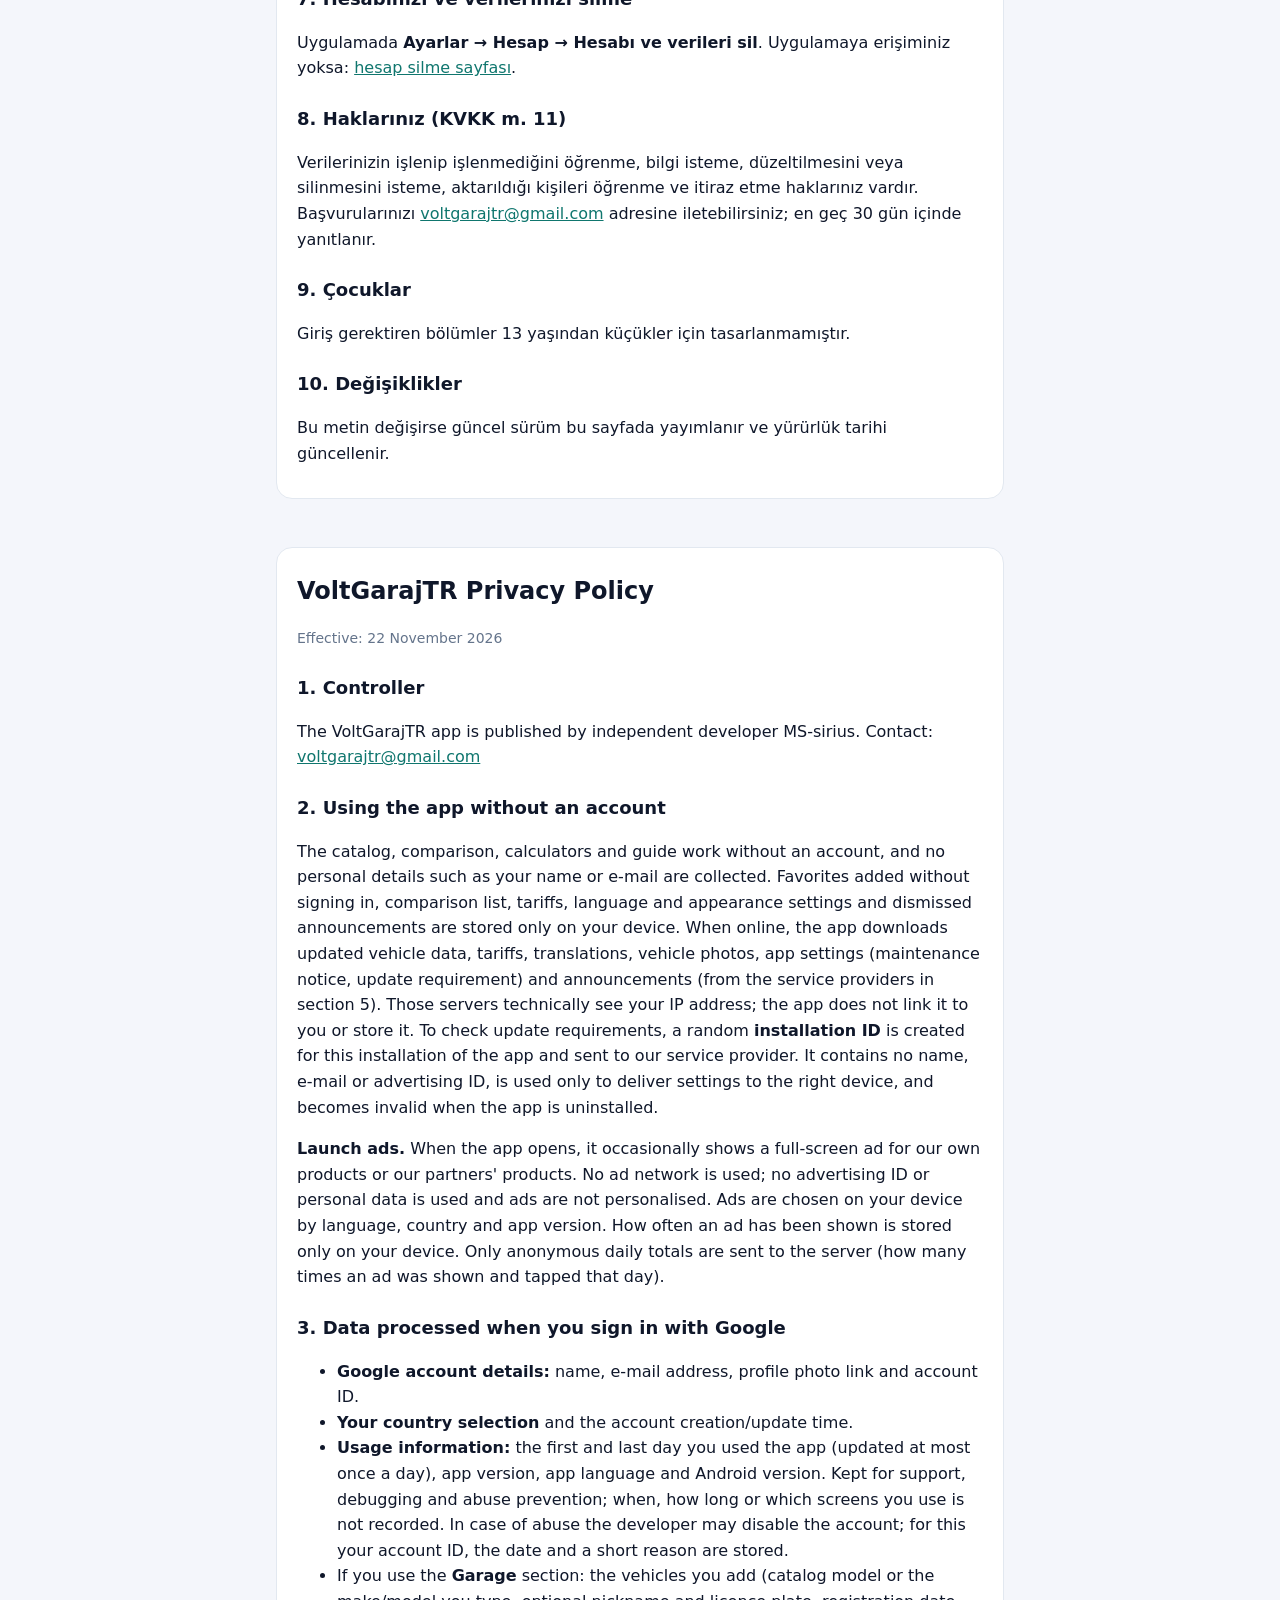
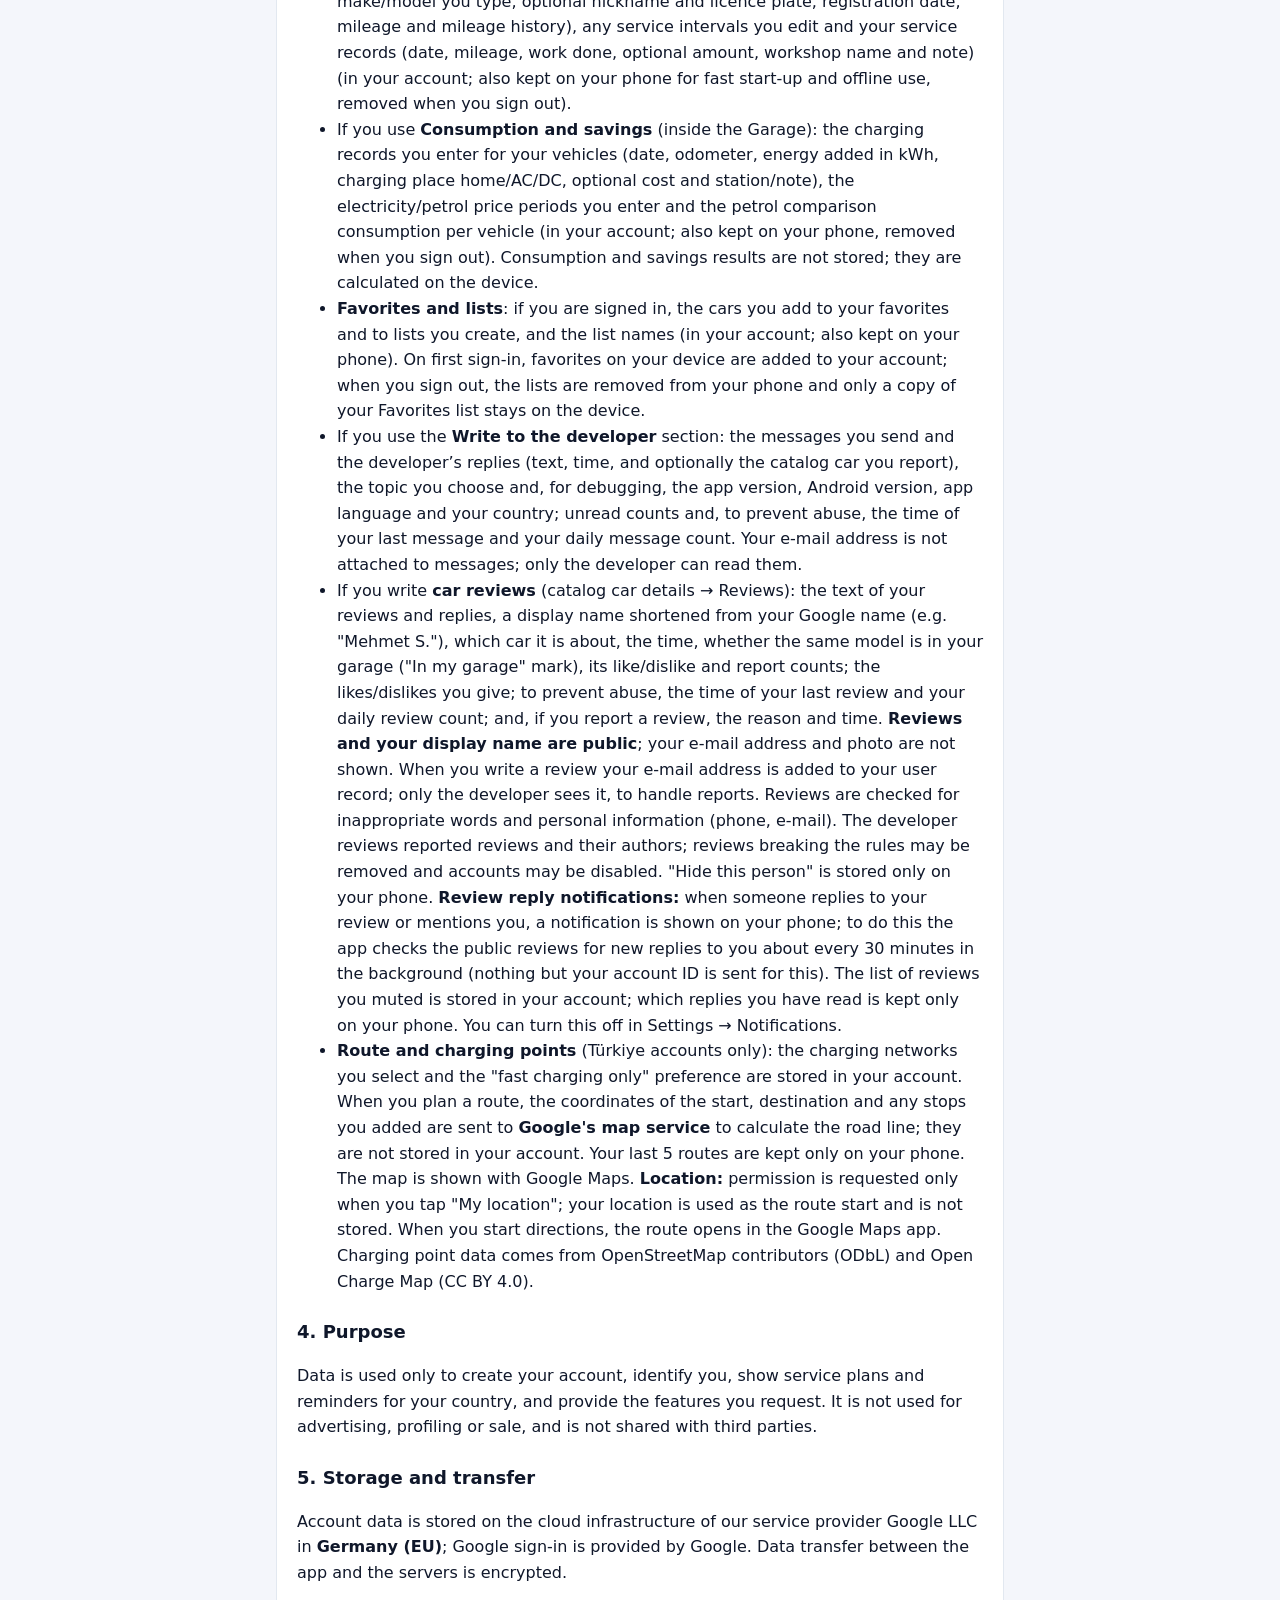
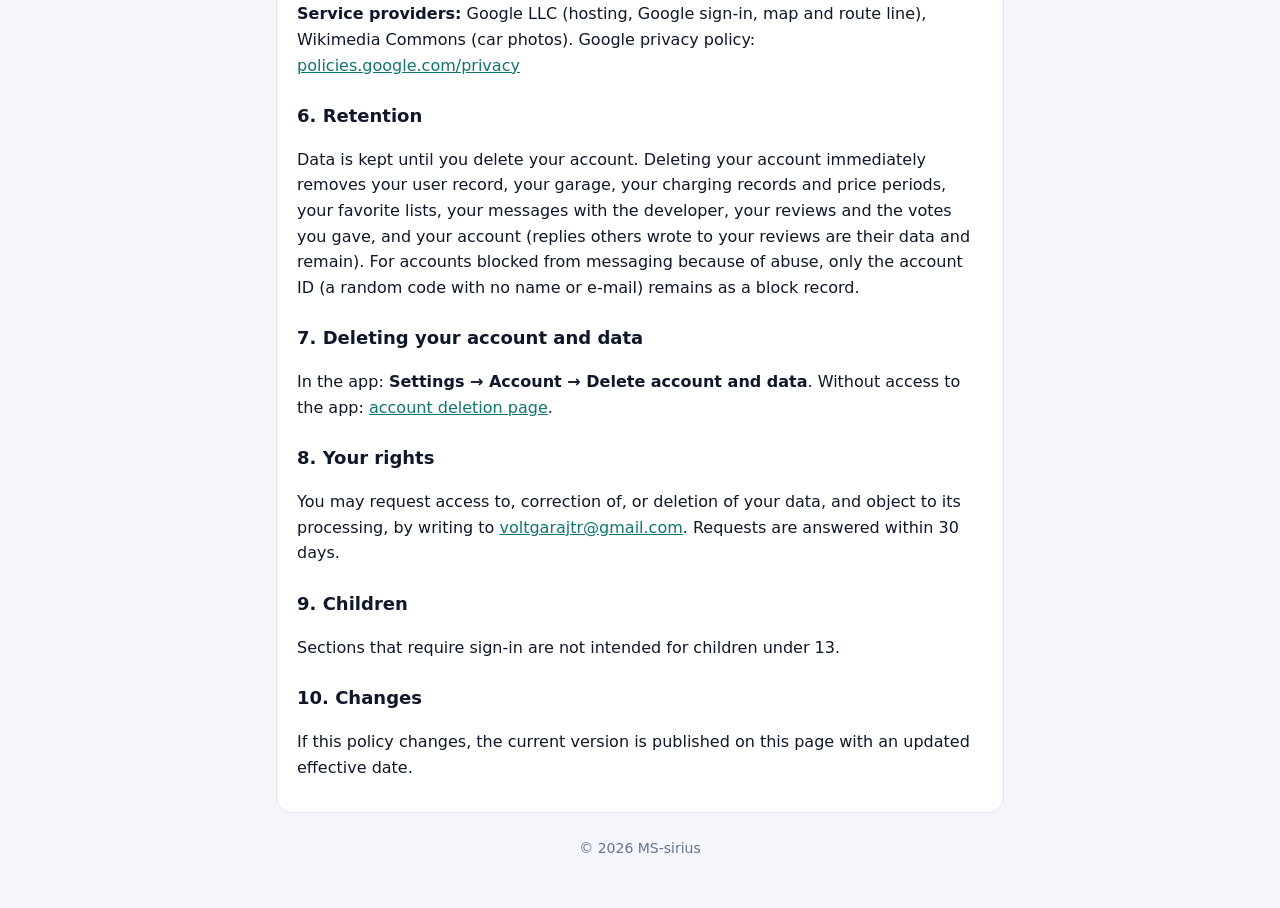
==== commit f541bab8: "Gizlilik: teknik hizmet adları yerine genel ifade, Hizmet sağlayıcılar bölümü Co-Authored-By: Claude" ====
--- a/gizlilik.html
+++ b/gizlilik.html
@@ -19,29 +19,30 @@
 
 <h2>2. Girişsiz kullanım</h2>
 <p>Katalog, karşılaştırma, hesaplayıcılar ve rehber hesap açmadan çalışır. Bu kullanımda ad, e-posta gibi kişisel bilgiler toplanmaz. Giriş yapmadan eklediğiniz favoriler, karşılaştırma listesi, tarifeler, dil ve görünüm ayarları ile kapattığınız duyurular yalnızca cihazınızda saklanır.
-İnternet bağlantısı varsa uygulama güncel araç verisini, tarifeleri, çevirileri, araç fotoğraflarını, uygulama ayarlarını (bakım duyurusu, güncelleme gereksinimi) ve duyuruları indirir (Google Firebase ve Wikimedia Commons). Bu istekler sırasında sunucular teknik olarak IP adresinizi görür; uygulama bunu sizinle ilişkilendirip saklamaz.
-Güncelleme gereksinimi Firebase Remote Config ile denetlenir; bu hizmet uygulamanın bu kurulumu için rastgele bir <b>kurulum kimliği</b> (Firebase Installation ID) oluşturur ve Google sunucularına gönderir. Bu kimlik ad, e-posta ya da reklam kimliği içermez, yalnızca ayarları doğru cihaza iletmek için kullanılır ve uygulamayı kaldırınca geçerliliğini yitirir.
+İnternet bağlantısı varsa uygulama güncel araç verisini, tarifeleri, çevirileri, araç fotoğraflarını, uygulama ayarlarını (bakım duyurusu, güncelleme gereksinimi) ve duyuruları indirir (bölüm 5'teki hizmet sağlayıcılardan). Bu istekler sırasında sunucular teknik olarak IP adresinizi görür; uygulama bunu sizinle ilişkilendirip saklamaz.
+Güncelleme gereksinimini denetlemek için uygulamanın bu kurulumuna rastgele bir <b>kurulum kimliği</b> oluşturulur ve hizmet sağlayıcımıza gönderilir. Bu kimlik ad, e-posta ya da reklam kimliği içermez, yalnızca ayarları doğru cihaza iletmek için kullanılır ve uygulamayı kaldırınca geçerliliğini yitirir.
 Kaç kişinin uygulamayı kullandığını görmek için her cihaz günde bir kez, kimlik içermeyen günlük bir sayacı bir artırır (yalnızca o günün toplam sayısı tutulur; cihaz ya da kişi bilgisi yazılmaz).</p>
-<p><b>Açılış reklamları.</b> Uygulama açılırken zaman zaman tam ekran olarak kendi ürünlerimizin ya da iş ortaklarımızın reklamını gösteririz. Reklam hizmeti (ör. AdMob) kullanılmaz; reklam kimliği ve kişisel veri kullanılmaz, reklam size göre profillenmez. Reklamlar dil, ülke ve uygulama sürümüne göre seçilir; bu seçim cihazınızda yapılır. Aynı reklamın ne sıklıkla gösterildiği yalnızca cihazınızda tutulur. Sunucuya yalnızca kimlik içermeyen günlük toplam sayılar gider (bir reklamın o gün kaç kez gösterildiği ve kaç kez dokunulduğu).</p>
+<p><b>Açılış reklamları.</b> Uygulama açılırken zaman zaman tam ekran olarak kendi ürünlerimizin ya da iş ortaklarımızın reklamını gösteririz. Reklam ağı kullanılmaz; reklam kimliği ve kişisel veri kullanılmaz, reklam size göre profillenmez. Reklamlar dil, ülke ve uygulama sürümüne göre seçilir; bu seçim cihazınızda yapılır. Aynı reklamın ne sıklıkla gösterildiği yalnızca cihazınızda tutulur. Sunucuya yalnızca kimlik içermeyen günlük toplam sayılar gider (bir reklamın o gün kaç kez gösterildiği ve kaç kez dokunulduğu).</p>
 
 <h2>3. Google ile giriş yaptığınızda işlenen veriler</h2>
 <ul>
-<li><b>Google hesabı bilgileri:</b> ad, e-posta adresi, profil fotoğrafı bağlantısı ve hesap kimliği (Firebase Authentication).</li>
-<li><b>Ülke seçiminiz</b> ile hesabın oluşturulma ve güncellenme zamanı (Cloud Firestore).</li>
-<li><b>Kullanım bilgisi:</b> uygulamayı ilk ve son kullandığınız gün (günde en fazla bir kez güncellenir), uygulama sürümü, uygulama dili ve Android sürümü (Cloud Firestore). Destek, hata ayıklama ve kötüye kullanımı önlemek için tutulur; ne zaman, ne kadar süre ya da hangi ekranları kullandığınız kaydedilmez. Kötüye kullanım halinde geliştirici hesabı devre dışı bırakabilir; bunun için hesap kimliğiniz, tarih ve kısa bir gerekçe saklanır.</li>
-<li><b>Garaj</b> bölümünü kullanırsanız: eklediğiniz araçlar (katalogdaki model ya da yazdığınız marka/model, isteğe bağlı takma ad ve plaka, tescil tarihi, kilometre ve kilometre geçmişi), düzenlediğiniz bakım aralıkları ve bakım kayıtlarınız (tarih, kilometre, yapılan işlemler, isteğe bağlı tutar, servis adı ve not) (Cloud Firestore; hızlı açılış ve çevrimdışı kullanım için ayrıca telefonunuzda, çıkış yapınca silinir).</li>
-<li><b>Tüketim ve tasarruf</b> (Garaj içinde) kullanırsanız: araçlarınız için girdiğiniz şarj kayıtları (tarih, gösterge kilometresi, alınan enerji kWh, şarj yeri ev/AC/DC, isteğe bağlı ücret ve istasyon/not), girdiğiniz elektrik/benzin fiyat dönemleri ve araç başına benzinli kıyas tüketimi (Cloud Firestore; ayrıca telefonunuzda, çıkış yapınca silinir). Tüketim ve tasarruf sonuçları saklanmaz, cihazda hesaplanır.</li>
-<li><b>Favoriler ve listeler</b>: giriş yaptıysanız favorilerinize ve oluşturduğunuz listelere eklediğiniz araçlar ile liste adları (Cloud Firestore; ayrıca telefonunuzda). İlk girişte cihazınızdaki favoriler hesabınıza eklenir; çıkış yapınca listeler telefonunuzdan silinir, yalnızca Favoriler listesinin bir kopyası cihazda kalır.</li>
-<li><b>Geliştiriciye yaz</b> bölümünü kullanırsanız: gönderdiğiniz mesajlar ve geliştiricinin cevapları (metin, zaman, isteğe bağlı olarak bildirdiğiniz katalog aracı), seçtiğiniz konu ve hata ayıklama için uygulama sürümü, Android sürümü, uygulama dili ve ülkeniz; okunmamış mesaj sayıları ile kötüye kullanımı önlemek için son mesaj zamanı ve günlük mesaj sayısı (Cloud Firestore). E-posta adresiniz mesajlara eklenmez; mesajları yalnızca geliştirici görür.</li>
-<li><b>Araç yorumları</b> (katalogda araç detayı → Yorumlar) yazarsanız: yorum ve cevap metinleriniz, Google adınızdan kısaltılmış görünen adınız (ör. "Mehmet S."), hangi araç için yazdığınız, yazma zamanı, garajınızda aynı model olup olmadığı ("Araç garajımda" işareti), aldığı beğeni/beğenmeme ve şikâyet sayıları; verdiğiniz beğeni/beğenmeme oyları; kötüye kullanımı önlemek için son yorum zamanı ve günlük yorum sayısı; şikâyet ettiyseniz şikâyet nedeni ve zamanı (Cloud Firestore). <b>Yorumlar ve görünen adınız herkese açıktır</b>; e-posta adresiniz ve fotoğrafınız gösterilmez. Yorum yazdığınızda e-posta adresiniz kullanıcı belgenize eklenir; yalnızca geliştirici, şikâyetleri incelemek için görür. Yorumlar gönderilmeden önce telefonunuzda uygunsuz ifade ve kişisel bilgi (telefon, e-posta) için denetlenir. Şikâyet edilen yorumları ve yazanları geliştirici inceler; kurallara aykırı yorumlar kaldırılabilir, hesap devre dışı bırakılabilir. "Bu kişiyi gizle" seçimi yalnızca telefonunuzda tutulur. <b>Yorum cevabı bildirimleri:</b> yorumunuza cevap gelince ya da biri sizden bahsedince telefonunuzda bildirim gösterilir; bunun için uygulama arka planda yaklaşık 30 dakikada bir herkese açık yorumlar arasında size gelen yeni cevaplara bakar (sunucuya hesap kimliğiniz dışında bilgi gönderilmez, anlık bildirim servisi kullanılmaz). Bildirimlerini kapattığınız yorumların listesi hesabınızda (Cloud Firestore), hangi cevapları okuduğunuz yalnızca telefonunuzda tutulur. Ayarlar → Bildirimler'den kapatabilirsiniz.</li>
-<li><b>Rota ve şarj noktaları</b> (yalnız Türkiye hesabında): seçtiğiniz şarj firmaları ve "yalnız hızlı şarj" tercihi hesabınızda saklanır (Cloud Firestore). Rota oluşturduğunuzda başlangıç, varış ve eklediğiniz durakların koordinatları yol çizgisini hesaplamak için <b>Google Maps Platform (Routes API)</b>'a gönderilir; bu bilgiler bizim sunucumuza yazılmaz. Son 5 rotanız yalnızca telefonunuzda tutulur. Harita Google Haritalar ile gösterilir. <b>Konum:</b> yalnızca "Konumum" düğmesine bastığınızda izin istenir; konumunuz rota başlangıcı olarak kullanılır, saklanmaz. Yol tarifini başlattığınızda rota Google Haritalar uygulamasında açılır. Şarj noktası verisi OpenStreetMap katkıcılarından (ODbL) ve Open Charge Map'ten (CC BY 4.0) gelir.</li>
+<li><b>Google hesabı bilgileri:</b> ad, e-posta adresi, profil fotoğrafı bağlantısı ve hesap kimliği.</li>
+<li><b>Ülke seçiminiz</b> ile hesabın oluşturulma ve güncellenme zamanı.</li>
+<li><b>Kullanım bilgisi:</b> uygulamayı ilk ve son kullandığınız gün (günde en fazla bir kez güncellenir), uygulama sürümü, uygulama dili ve Android sürümü. Destek, hata ayıklama ve kötüye kullanımı önlemek için tutulur; ne zaman, ne kadar süre ya da hangi ekranları kullandığınız kaydedilmez. Kötüye kullanım halinde geliştirici hesabı devre dışı bırakabilir; bunun için hesap kimliğiniz, tarih ve kısa bir gerekçe saklanır.</li>
+<li><b>Garaj</b> bölümünü kullanırsanız: eklediğiniz araçlar (katalogdaki model ya da yazdığınız marka/model, isteğe bağlı takma ad ve plaka, tescil tarihi, kilometre ve kilometre geçmişi), düzenlediğiniz bakım aralıkları ve bakım kayıtlarınız (tarih, kilometre, yapılan işlemler, isteğe bağlı tutar, servis adı ve not) (hesabınızda; hızlı açılış ve çevrimdışı kullanım için ayrıca telefonunuzda, çıkış yapınca silinir).</li>
+<li><b>Tüketim ve tasarruf</b> (Garaj içinde) kullanırsanız: araçlarınız için girdiğiniz şarj kayıtları (tarih, gösterge kilometresi, alınan enerji kWh, şarj yeri ev/AC/DC, isteğe bağlı ücret ve istasyon/not), girdiğiniz elektrik/benzin fiyat dönemleri ve araç başına benzinli kıyas tüketimi (hesabınızda; ayrıca telefonunuzda, çıkış yapınca silinir). Tüketim ve tasarruf sonuçları saklanmaz, cihazda hesaplanır.</li>
+<li><b>Favoriler ve listeler</b>: giriş yaptıysanız favorilerinize ve oluşturduğunuz listelere eklediğiniz araçlar ile liste adları (hesabınızda; ayrıca telefonunuzda). İlk girişte cihazınızdaki favoriler hesabınıza eklenir; çıkış yapınca listeler telefonunuzdan silinir, yalnızca Favoriler listesinin bir kopyası cihazda kalır.</li>
+<li><b>Geliştiriciye yaz</b> bölümünü kullanırsanız: gönderdiğiniz mesajlar ve geliştiricinin cevapları (metin, zaman, isteğe bağlı olarak bildirdiğiniz katalog aracı), seçtiğiniz konu ve hata ayıklama için uygulama sürümü, Android sürümü, uygulama dili ve ülkeniz; okunmamış mesaj sayıları ile kötüye kullanımı önlemek için son mesaj zamanı ve günlük mesaj sayısı. E-posta adresiniz mesajlara eklenmez; mesajları yalnızca geliştirici görür.</li>
+<li><b>Araç yorumları</b> (katalogda araç detayı → Yorumlar) yazarsanız: yorum ve cevap metinleriniz, Google adınızdan kısaltılmış görünen adınız (ör. "Mehmet S."), hangi araç için yazdığınız, yazma zamanı, garajınızda aynı model olup olmadığı ("Araç garajımda" işareti), aldığı beğeni/beğenmeme ve şikâyet sayıları; verdiğiniz beğeni/beğenmeme oyları; kötüye kullanımı önlemek için son yorum zamanı ve günlük yorum sayısı; şikâyet ettiyseniz şikâyet nedeni ve zamanı. <b>Yorumlar ve görünen adınız herkese açıktır</b>; e-posta adresiniz ve fotoğrafınız gösterilmez. Yorum yazdığınızda e-posta adresiniz kullanıcı belgenize eklenir; yalnızca geliştirici, şikâyetleri incelemek için görür. Yorumlar uygunsuz ifade ve kişisel bilgi (telefon, e-posta) için denetlenir. Şikâyet edilen yorumları ve yazanları geliştirici inceler; kurallara aykırı yorumlar kaldırılabilir, hesap devre dışı bırakılabilir. "Bu kişiyi gizle" seçimi yalnızca telefonunuzda tutulur. <b>Yorum cevabı bildirimleri:</b> yorumunuza cevap gelince ya da biri sizden bahsedince telefonunuzda bildirim gösterilir; bunun için uygulama arka planda yaklaşık 30 dakikada bir herkese açık yorumlar arasında size gelen yeni cevaplara bakar (bunun için hesap kimliğiniz dışında bilgi gönderilmez). Bildirimlerini kapattığınız yorumların listesi hesabınızda, hangi cevapları okuduğunuz yalnızca telefonunuzda tutulur. Ayarlar → Bildirimler'den kapatabilirsiniz.</li>
+<li><b>Rota ve şarj noktaları</b> (yalnız Türkiye hesabında): seçtiğiniz şarj firmaları ve "yalnız hızlı şarj" tercihi hesabınızda saklanır. Rota oluşturduğunuzda başlangıç, varış ve eklediğiniz durakların koordinatları yol çizgisini hesaplamak için <b>Google'ın harita hizmetine</b> gönderilir; hesabınızda saklanmaz. Son 5 rotanız yalnızca telefonunuzda tutulur. Harita Google Haritalar ile gösterilir. <b>Konum:</b> yalnızca "Konumum" düğmesine bastığınızda izin istenir; konumunuz rota başlangıcı olarak kullanılır, saklanmaz. Yol tarifini başlattığınızda rota Google Haritalar uygulamasında açılır. Şarj noktası verisi OpenStreetMap katkıcılarından (ODbL) ve Open Charge Map'ten (CC BY 4.0) gelir.</li>
 </ul>
 
 <h2>4. Amaç ve hukuki sebep</h2>
 <p>Veriler yalnızca hesabınızı oluşturmak, sizi tanımak, ülkenize uygun bakım planı ve uyarıları göstermek ve istediğiniz hizmetleri sunmak için işlenir (KVKK m. 5/2-c: sözleşmenin kurulması ve ifası). Reklam, profilleme veya satış amacıyla kullanılmaz; üçüncü kişilerle paylaşılmaz.</p>
 
 <h2>5. Saklama yeri ve aktarım</h2>
-<p>Veriler Google LLC'nin Firebase hizmetinde saklanır (Firestore veritabanı: Frankfurt, Almanya — europe-west3; kimlik doğrulama Google altyapısında). Bu, KVKK m. 9 kapsamında yurt dışına aktarım sayılır ve hesabınızı oluşturarak bu aktarıma açık rıza vermiş olursunuz. Google'ın gizlilik politikası: <a href="https://policies.google.com/privacy">policies.google.com/privacy</a></p>
+<p>Hesap verileri, hizmet sağlayıcımız Google LLC'nin bulut altyapısında <b>Almanya'da (AB)</b> saklanır; Google ile giriş Google tarafından sağlanır. Uygulama ile sunucular arasındaki veri aktarımı şifrelidir. Bu, KVKK m. 9 kapsamında yurt dışına aktarım sayılır ve hesabınızı oluşturarak bu aktarıma açık rıza vermiş olursunuz.</p>
+<p><b>Hizmet sağlayıcılar:</b> Google LLC (barındırma, Google ile giriş, harita ve rota çizgisi), Wikimedia Commons (araç fotoğrafları). Google'ın gizlilik politikası: <a href="https://policies.google.com/privacy">policies.google.com/privacy</a></p>
 
 <h2>6. Saklama süresi</h2>
 <p>Veriler hesabınızı silene kadar saklanır. Hesabınızı sildiğinizde kullanıcı belgeniz, garajınız, şarj kayıtlarınız ve fiyat dönemleriniz, favori listeleriniz, geliştiriciyle mesajlarınız, yazdığınız yorumlar ile verdiğiniz oylar ve hesabınız hemen silinir (sildiğiniz yorumlara başkalarının yazdığı cevaplar onların verisidir ve kalır). Kötüye kullanım nedeniyle mesaj göndermesi engellenen hesaplarda yalnızca hesap kimliği (rastgele bir kod; ad veya e-posta içermez) engel kaydı olarak kalır.</p>
@@ -70,28 +71,29 @@
 
 <h2>2. Using the app without an account</h2>
 <p>The catalog, comparison, calculators and guide work without an account, and no personal details such as your name or e-mail are collected. Favorites added without signing in, comparison list, tariffs, language and appearance settings and dismissed announcements are stored only on your device.
-When online, the app downloads updated vehicle data, tariffs, translations, vehicle photos, app settings (maintenance notice, update requirement) and announcements (Google Firebase and Wikimedia Commons). Those servers technically see your IP address; the app does not link it to you or store it.
-Update requirements are checked with Firebase Remote Config, which creates a random <b>installation ID</b> (Firebase Installation ID) for this installation of the app and sends it to Google servers. It contains no name, e-mail or advertising ID, is used only to deliver settings to the right device, and becomes invalid when the app is uninstalled.</p>
-<p><b>Launch ads.</b> When the app opens, it occasionally shows a full-screen ad for our own products or our partners' products. No ad network (such as AdMob) is used; no advertising ID or personal data is used and ads are not personalised. Ads are chosen on your device by language, country and app version. How often an ad has been shown is stored only on your device. Only anonymous daily totals are sent to the server (how many times an ad was shown and tapped that day).</p>
+When online, the app downloads updated vehicle data, tariffs, translations, vehicle photos, app settings (maintenance notice, update requirement) and announcements (from the service providers in section 5). Those servers technically see your IP address; the app does not link it to you or store it.
+To check update requirements, a random <b>installation ID</b> is created for this installation of the app and sent to our service provider. It contains no name, e-mail or advertising ID, is used only to deliver settings to the right device, and becomes invalid when the app is uninstalled.</p>
+<p><b>Launch ads.</b> When the app opens, it occasionally shows a full-screen ad for our own products or our partners' products. No ad network is used; no advertising ID or personal data is used and ads are not personalised. Ads are chosen on your device by language, country and app version. How often an ad has been shown is stored only on your device. Only anonymous daily totals are sent to the server (how many times an ad was shown and tapped that day).</p>
 
 <h2>3. Data processed when you sign in with Google</h2>
 <ul>
-<li><b>Google account details:</b> name, e-mail address, profile photo link and account ID (Firebase Authentication).</li>
-<li><b>Your country selection</b> and the account creation/update time (Cloud Firestore).</li>
-<li><b>Usage information:</b> the first and last day you used the app (updated at most once a day), app version, app language and Android version (Cloud Firestore). Kept for support, debugging and abuse prevention; when, how long or which screens you use is not recorded. In case of abuse the developer may disable the account; for this your account ID, the date and a short reason are stored.</li>
-<li>If you use the <b>Garage</b> section: the vehicles you add (catalog model or the make/model you type, optional nickname and licence plate, registration date, mileage and mileage history), any service intervals you edit and your service records (date, mileage, work done, optional amount, workshop name and note) (Cloud Firestore; also kept on your phone for fast start-up and offline use, removed when you sign out).</li>
-<li>If you use <b>Consumption and savings</b> (inside the Garage): the charging records you enter for your vehicles (date, odometer, energy added in kWh, charging place home/AC/DC, optional cost and station/note), the electricity/petrol price periods you enter and the petrol comparison consumption per vehicle (Cloud Firestore; also kept on your phone, removed when you sign out). Consumption and savings results are not stored; they are calculated on the device.</li>
-<li><b>Favorites and lists</b>: if you are signed in, the cars you add to your favorites and to lists you create, and the list names (Cloud Firestore; also kept on your phone). On first sign-in, favorites on your device are added to your account; when you sign out, the lists are removed from your phone and only a copy of your Favorites list stays on the device.</li>
-<li>If you use the <b>Write to the developer</b> section: the messages you send and the developer’s replies (text, time, and optionally the catalog car you report), the topic you choose and, for debugging, the app version, Android version, app language and your country; unread counts and, to prevent abuse, the time of your last message and your daily message count (Cloud Firestore). Your e-mail address is not attached to messages; only the developer can read them.</li>
-<li>If you write <b>car reviews</b> (catalog car details → Reviews): the text of your reviews and replies, a display name shortened from your Google name (e.g. "Mehmet S."), which car it is about, the time, whether the same model is in your garage ("In my garage" mark), its like/dislike and report counts; the likes/dislikes you give; to prevent abuse, the time of your last review and your daily review count; and, if you report a review, the reason and time (Cloud Firestore). <b>Reviews and your display name are public</b>; your e-mail address and photo are not shown. When you write a review your e-mail address is added to your user record; only the developer sees it, to handle reports. Before sending, reviews are checked on your phone for inappropriate words and personal information (phone, e-mail). The developer reviews reported reviews and their authors; reviews breaking the rules may be removed and accounts may be disabled. "Hide this person" is stored only on your phone. <b>Review reply notifications:</b> when someone replies to your review or mentions you, a notification is shown on your phone; to do this the app checks the public reviews for new replies to you about every 30 minutes in the background (nothing but your account ID is sent, no push service is used). The list of reviews you muted is stored in your account (Cloud Firestore); which replies you have read is kept only on your phone. You can turn this off in Settings → Notifications.</li>
-<li><b>Route and charging points</b> (Türkiye accounts only): the charging networks you select and the "fast charging only" preference are stored in your account (Cloud Firestore). When you plan a route, the coordinates of the start, destination and any stops you added are sent to <b>Google Maps Platform (Routes API)</b> to calculate the road line; we do not store them on our servers. Your last 5 routes are kept only on your phone. The map is shown with Google Maps. <b>Location:</b> permission is requested only when you tap "My location"; your location is used as the route start and is not stored. When you start directions, the route opens in the Google Maps app. Charging point data comes from OpenStreetMap contributors (ODbL) and Open Charge Map (CC BY 4.0).</li>
+<li><b>Google account details:</b> name, e-mail address, profile photo link and account ID.</li>
+<li><b>Your country selection</b> and the account creation/update time.</li>
+<li><b>Usage information:</b> the first and last day you used the app (updated at most once a day), app version, app language and Android version. Kept for support, debugging and abuse prevention; when, how long or which screens you use is not recorded. In case of abuse the developer may disable the account; for this your account ID, the date and a short reason are stored.</li>
+<li>If you use the <b>Garage</b> section: the vehicles you add (catalog model or the make/model you type, optional nickname and licence plate, registration date, mileage and mileage history), any service intervals you edit and your service records (date, mileage, work done, optional amount, workshop name and note) (in your account; also kept on your phone for fast start-up and offline use, removed when you sign out).</li>
+<li>If you use <b>Consumption and savings</b> (inside the Garage): the charging records you enter for your vehicles (date, odometer, energy added in kWh, charging place home/AC/DC, optional cost and station/note), the electricity/petrol price periods you enter and the petrol comparison consumption per vehicle (in your account; also kept on your phone, removed when you sign out). Consumption and savings results are not stored; they are calculated on the device.</li>
+<li><b>Favorites and lists</b>: if you are signed in, the cars you add to your favorites and to lists you create, and the list names (in your account; also kept on your phone). On first sign-in, favorites on your device are added to your account; when you sign out, the lists are removed from your phone and only a copy of your Favorites list stays on the device.</li>
+<li>If you use the <b>Write to the developer</b> section: the messages you send and the developer’s replies (text, time, and optionally the catalog car you report), the topic you choose and, for debugging, the app version, Android version, app language and your country; unread counts and, to prevent abuse, the time of your last message and your daily message count. Your e-mail address is not attached to messages; only the developer can read them.</li>
+<li>If you write <b>car reviews</b> (catalog car details → Reviews): the text of your reviews and replies, a display name shortened from your Google name (e.g. "Mehmet S."), which car it is about, the time, whether the same model is in your garage ("In my garage" mark), its like/dislike and report counts; the likes/dislikes you give; to prevent abuse, the time of your last review and your daily review count; and, if you report a review, the reason and time. <b>Reviews and your display name are public</b>; your e-mail address and photo are not shown. When you write a review your e-mail address is added to your user record; only the developer sees it, to handle reports. Reviews are checked for inappropriate words and personal information (phone, e-mail). The developer reviews reported reviews and their authors; reviews breaking the rules may be removed and accounts may be disabled. "Hide this person" is stored only on your phone. <b>Review reply notifications:</b> when someone replies to your review or mentions you, a notification is shown on your phone; to do this the app checks the public reviews for new replies to you about every 30 minutes in the background (nothing but your account ID is sent for this). The list of reviews you muted is stored in your account; which replies you have read is kept only on your phone. You can turn this off in Settings → Notifications.</li>
+<li><b>Route and charging points</b> (Türkiye accounts only): the charging networks you select and the "fast charging only" preference are stored in your account. When you plan a route, the coordinates of the start, destination and any stops you added are sent to <b>Google's map service</b> to calculate the road line; they are not stored in your account. Your last 5 routes are kept only on your phone. The map is shown with Google Maps. <b>Location:</b> permission is requested only when you tap "My location"; your location is used as the route start and is not stored. When you start directions, the route opens in the Google Maps app. Charging point data comes from OpenStreetMap contributors (ODbL) and Open Charge Map (CC BY 4.0).</li>
 </ul>
 
 <h2>4. Purpose</h2>
 <p>Data is used only to create your account, identify you, show service plans and reminders for your country, and provide the features you request. It is not used for advertising, profiling or sale, and is not shared with third parties.</p>
 
 <h2>5. Storage and transfer</h2>
-<p>Data is stored in Google LLC's Firebase service (Firestore database in Frankfurt, Germany — europe-west3; authentication on Google infrastructure). Google privacy policy: <a href="https://policies.google.com/privacy">policies.google.com/privacy</a></p>
+<p>Account data is stored on the cloud infrastructure of our service provider Google LLC in <b>Germany (EU)</b>; Google sign-in is provided by Google. Data transfer between the app and the servers is encrypted.</p>
+<p><b>Service providers:</b> Google LLC (hosting, Google sign-in, map and route line), Wikimedia Commons (car photos). Google privacy policy: <a href="https://policies.google.com/privacy">policies.google.com/privacy</a></p>
 
 <h2>6. Retention</h2>
 <p>Data is kept until you delete your account. Deleting your account immediately removes your user record, your garage, your charging records and price periods, your favorite lists, your messages with the developer, your reviews and the votes you gave, and your account (replies others wrote to your reviews are their data and remain). For accounts blocked from messaging because of abuse, only the account ID (a random code with no name or e-mail) remains as a block record.</p>
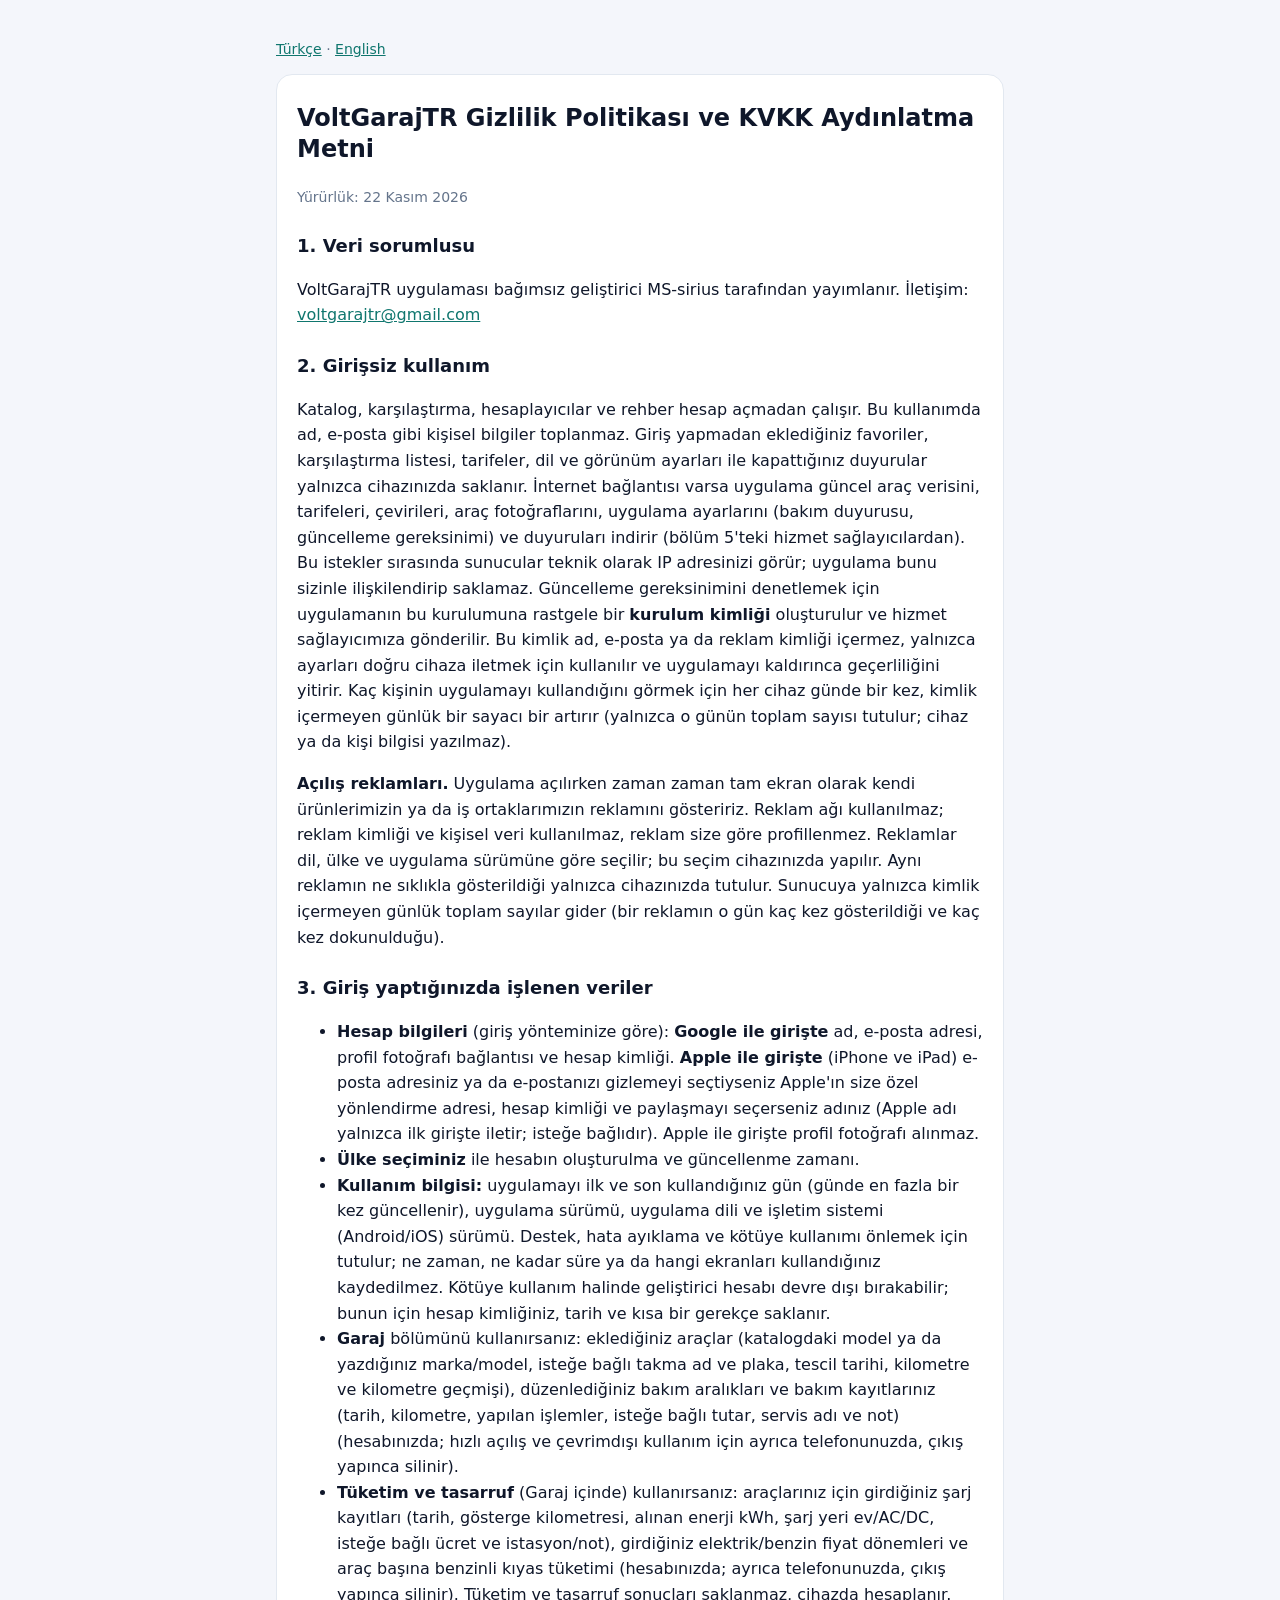
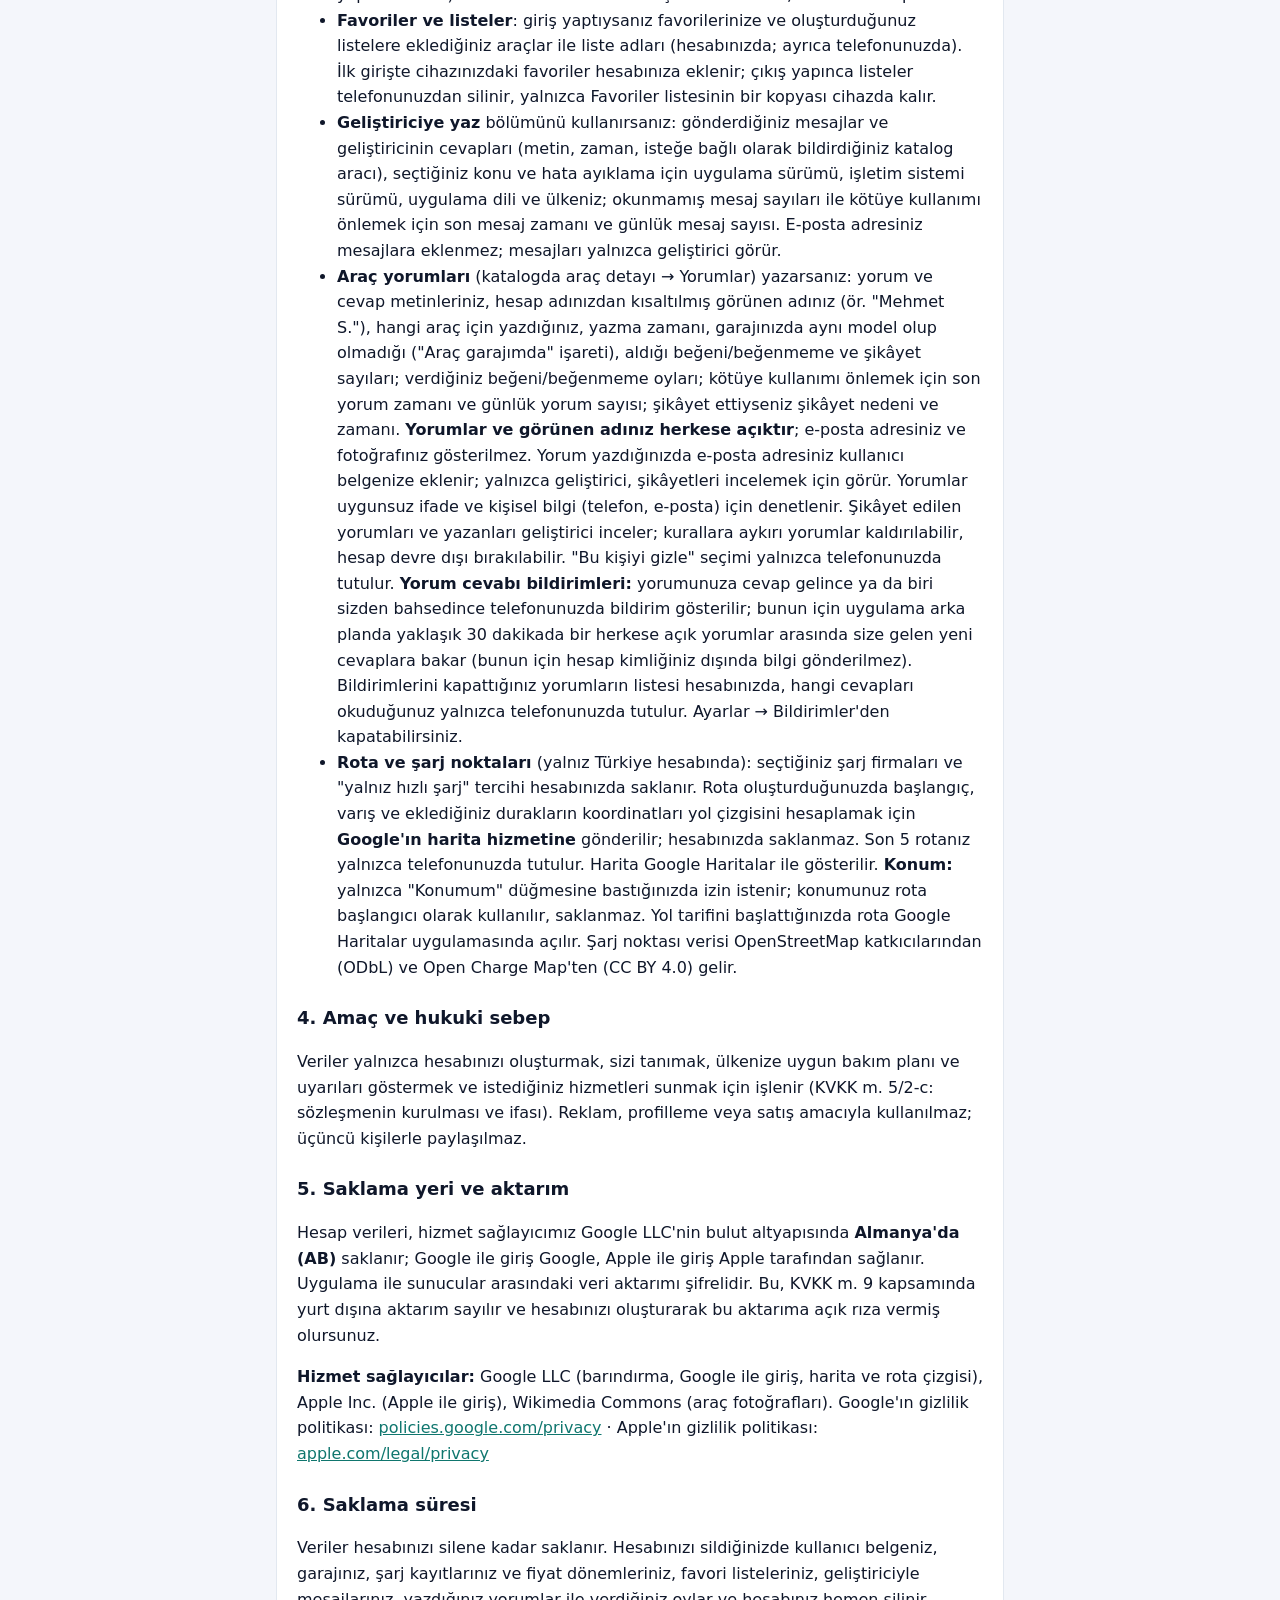
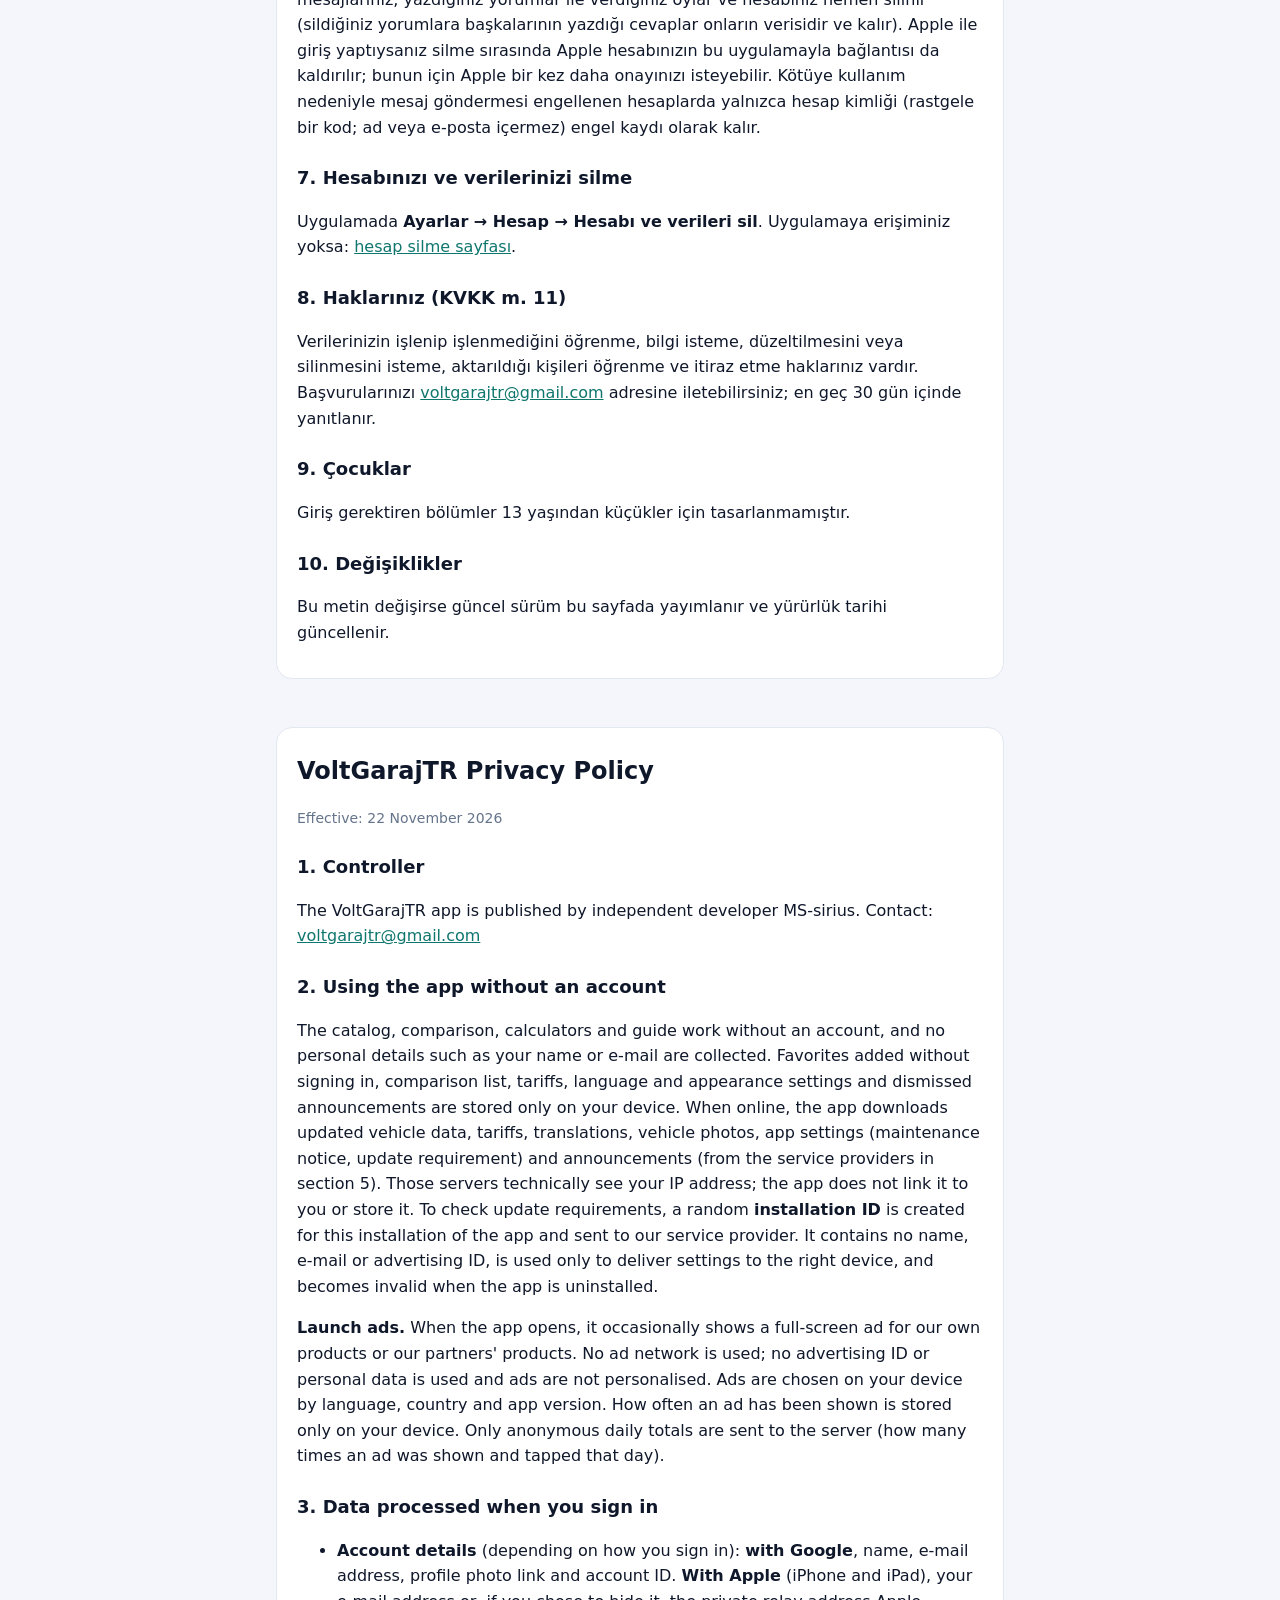
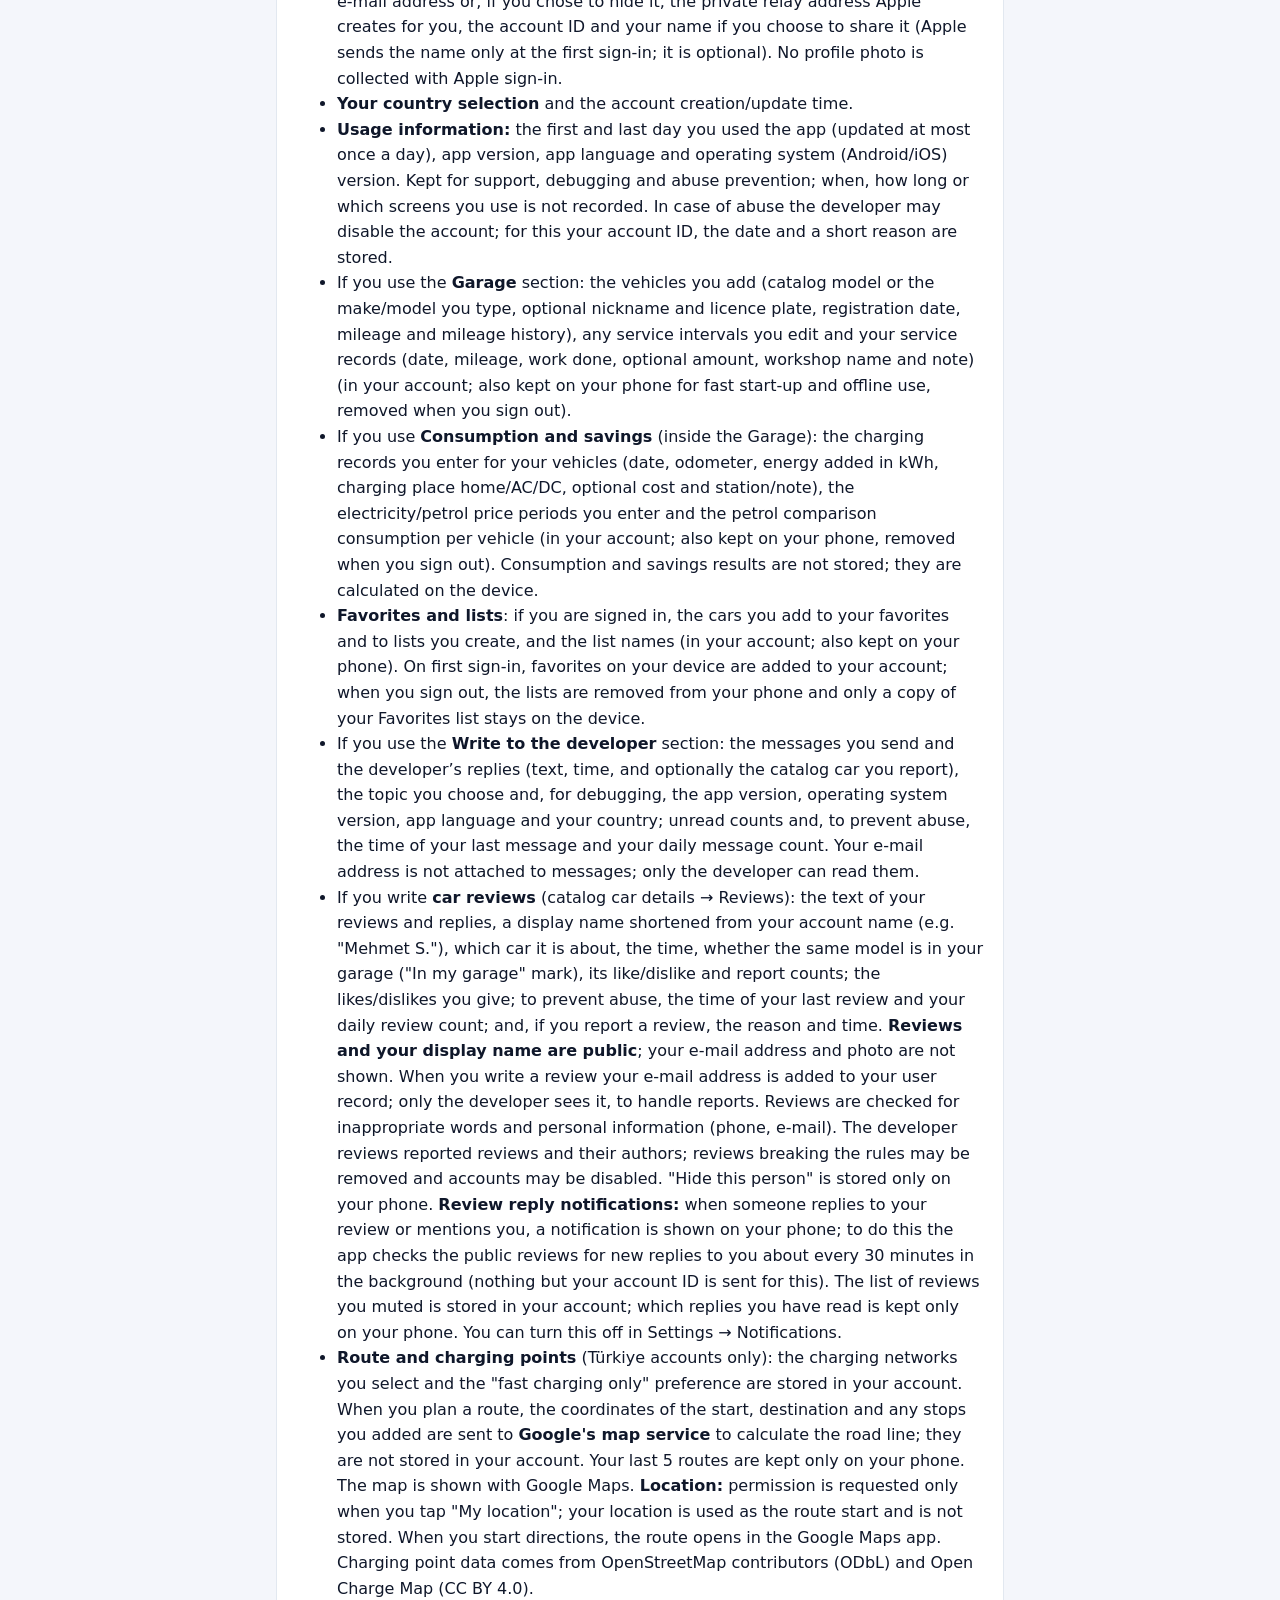
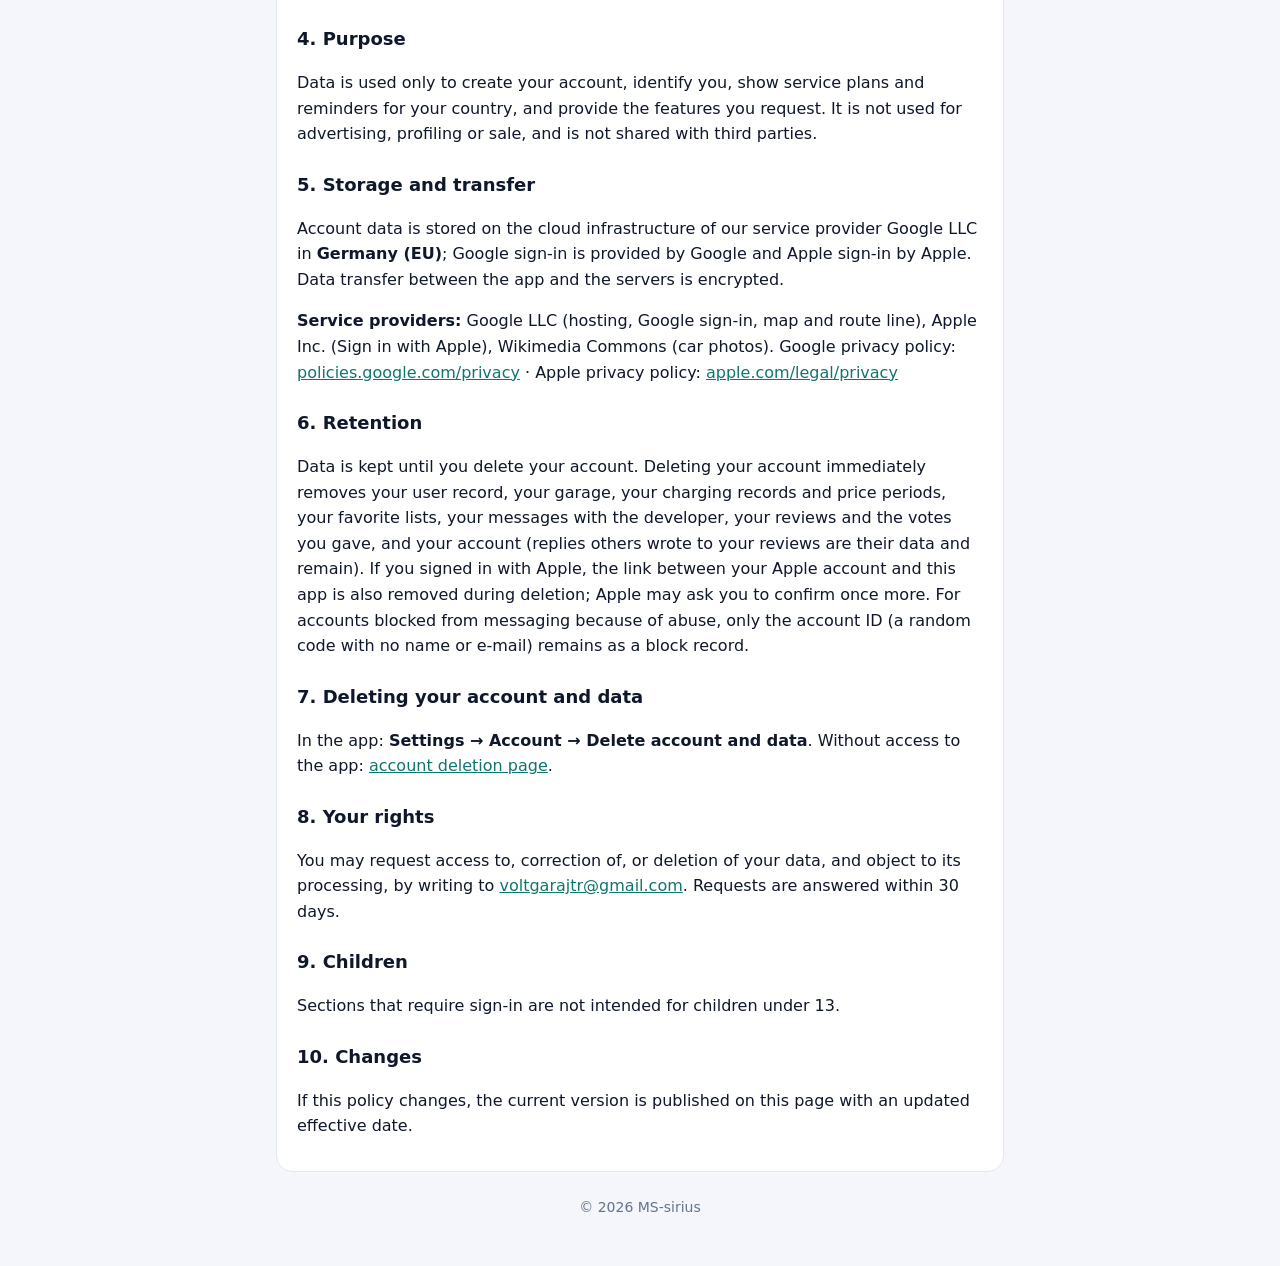
==== commit 25956f65: "Gizlilik ve hesap silme: Apple ile giriş eklendi, giriş metinleri genelleştirildi Co-Authored-By: Cl" ====
--- a/gizlilik.html
+++ b/gizlilik.html
@@ -24,16 +24,16 @@
 Kaç kişinin uygulamayı kullandığını görmek için her cihaz günde bir kez, kimlik içermeyen günlük bir sayacı bir artırır (yalnızca o günün toplam sayısı tutulur; cihaz ya da kişi bilgisi yazılmaz).</p>
 <p><b>Açılış reklamları.</b> Uygulama açılırken zaman zaman tam ekran olarak kendi ürünlerimizin ya da iş ortaklarımızın reklamını gösteririz. Reklam ağı kullanılmaz; reklam kimliği ve kişisel veri kullanılmaz, reklam size göre profillenmez. Reklamlar dil, ülke ve uygulama sürümüne göre seçilir; bu seçim cihazınızda yapılır. Aynı reklamın ne sıklıkla gösterildiği yalnızca cihazınızda tutulur. Sunucuya yalnızca kimlik içermeyen günlük toplam sayılar gider (bir reklamın o gün kaç kez gösterildiği ve kaç kez dokunulduğu).</p>
 
-<h2>3. Google ile giriş yaptığınızda işlenen veriler</h2>
+<h2>3. Giriş yaptığınızda işlenen veriler</h2>
 <ul>
-<li><b>Google hesabı bilgileri:</b> ad, e-posta adresi, profil fotoğrafı bağlantısı ve hesap kimliği.</li>
+<li><b>Hesap bilgileri</b> (giriş yönteminize göre): <b>Google ile girişte</b> ad, e-posta adresi, profil fotoğrafı bağlantısı ve hesap kimliği. <b>Apple ile girişte</b> (iPhone ve iPad) e-posta adresiniz ya da e-postanızı gizlemeyi seçtiyseniz Apple'ın size özel yönlendirme adresi, hesap kimliği ve paylaşmayı seçerseniz adınız (Apple adı yalnızca ilk girişte iletir; isteğe bağlıdır). Apple ile girişte profil fotoğrafı alınmaz.</li>
 <li><b>Ülke seçiminiz</b> ile hesabın oluşturulma ve güncellenme zamanı.</li>
-<li><b>Kullanım bilgisi:</b> uygulamayı ilk ve son kullandığınız gün (günde en fazla bir kez güncellenir), uygulama sürümü, uygulama dili ve Android sürümü. Destek, hata ayıklama ve kötüye kullanımı önlemek için tutulur; ne zaman, ne kadar süre ya da hangi ekranları kullandığınız kaydedilmez. Kötüye kullanım halinde geliştirici hesabı devre dışı bırakabilir; bunun için hesap kimliğiniz, tarih ve kısa bir gerekçe saklanır.</li>
+<li><b>Kullanım bilgisi:</b> uygulamayı ilk ve son kullandığınız gün (günde en fazla bir kez güncellenir), uygulama sürümü, uygulama dili ve işletim sistemi (Android/iOS) sürümü. Destek, hata ayıklama ve kötüye kullanımı önlemek için tutulur; ne zaman, ne kadar süre ya da hangi ekranları kullandığınız kaydedilmez. Kötüye kullanım halinde geliştirici hesabı devre dışı bırakabilir; bunun için hesap kimliğiniz, tarih ve kısa bir gerekçe saklanır.</li>
 <li><b>Garaj</b> bölümünü kullanırsanız: eklediğiniz araçlar (katalogdaki model ya da yazdığınız marka/model, isteğe bağlı takma ad ve plaka, tescil tarihi, kilometre ve kilometre geçmişi), düzenlediğiniz bakım aralıkları ve bakım kayıtlarınız (tarih, kilometre, yapılan işlemler, isteğe bağlı tutar, servis adı ve not) (hesabınızda; hızlı açılış ve çevrimdışı kullanım için ayrıca telefonunuzda, çıkış yapınca silinir).</li>
 <li><b>Tüketim ve tasarruf</b> (Garaj içinde) kullanırsanız: araçlarınız için girdiğiniz şarj kayıtları (tarih, gösterge kilometresi, alınan enerji kWh, şarj yeri ev/AC/DC, isteğe bağlı ücret ve istasyon/not), girdiğiniz elektrik/benzin fiyat dönemleri ve araç başına benzinli kıyas tüketimi (hesabınızda; ayrıca telefonunuzda, çıkış yapınca silinir). Tüketim ve tasarruf sonuçları saklanmaz, cihazda hesaplanır.</li>
 <li><b>Favoriler ve listeler</b>: giriş yaptıysanız favorilerinize ve oluşturduğunuz listelere eklediğiniz araçlar ile liste adları (hesabınızda; ayrıca telefonunuzda). İlk girişte cihazınızdaki favoriler hesabınıza eklenir; çıkış yapınca listeler telefonunuzdan silinir, yalnızca Favoriler listesinin bir kopyası cihazda kalır.</li>
-<li><b>Geliştiriciye yaz</b> bölümünü kullanırsanız: gönderdiğiniz mesajlar ve geliştiricinin cevapları (metin, zaman, isteğe bağlı olarak bildirdiğiniz katalog aracı), seçtiğiniz konu ve hata ayıklama için uygulama sürümü, Android sürümü, uygulama dili ve ülkeniz; okunmamış mesaj sayıları ile kötüye kullanımı önlemek için son mesaj zamanı ve günlük mesaj sayısı. E-posta adresiniz mesajlara eklenmez; mesajları yalnızca geliştirici görür.</li>
-<li><b>Araç yorumları</b> (katalogda araç detayı → Yorumlar) yazarsanız: yorum ve cevap metinleriniz, Google adınızdan kısaltılmış görünen adınız (ör. "Mehmet S."), hangi araç için yazdığınız, yazma zamanı, garajınızda aynı model olup olmadığı ("Araç garajımda" işareti), aldığı beğeni/beğenmeme ve şikâyet sayıları; verdiğiniz beğeni/beğenmeme oyları; kötüye kullanımı önlemek için son yorum zamanı ve günlük yorum sayısı; şikâyet ettiyseniz şikâyet nedeni ve zamanı. <b>Yorumlar ve görünen adınız herkese açıktır</b>; e-posta adresiniz ve fotoğrafınız gösterilmez. Yorum yazdığınızda e-posta adresiniz kullanıcı belgenize eklenir; yalnızca geliştirici, şikâyetleri incelemek için görür. Yorumlar uygunsuz ifade ve kişisel bilgi (telefon, e-posta) için denetlenir. Şikâyet edilen yorumları ve yazanları geliştirici inceler; kurallara aykırı yorumlar kaldırılabilir, hesap devre dışı bırakılabilir. "Bu kişiyi gizle" seçimi yalnızca telefonunuzda tutulur. <b>Yorum cevabı bildirimleri:</b> yorumunuza cevap gelince ya da biri sizden bahsedince telefonunuzda bildirim gösterilir; bunun için uygulama arka planda yaklaşık 30 dakikada bir herkese açık yorumlar arasında size gelen yeni cevaplara bakar (bunun için hesap kimliğiniz dışında bilgi gönderilmez). Bildirimlerini kapattığınız yorumların listesi hesabınızda, hangi cevapları okuduğunuz yalnızca telefonunuzda tutulur. Ayarlar → Bildirimler'den kapatabilirsiniz.</li>
+<li><b>Geliştiriciye yaz</b> bölümünü kullanırsanız: gönderdiğiniz mesajlar ve geliştiricinin cevapları (metin, zaman, isteğe bağlı olarak bildirdiğiniz katalog aracı), seçtiğiniz konu ve hata ayıklama için uygulama sürümü, işletim sistemi sürümü, uygulama dili ve ülkeniz; okunmamış mesaj sayıları ile kötüye kullanımı önlemek için son mesaj zamanı ve günlük mesaj sayısı. E-posta adresiniz mesajlara eklenmez; mesajları yalnızca geliştirici görür.</li>
+<li><b>Araç yorumları</b> (katalogda araç detayı → Yorumlar) yazarsanız: yorum ve cevap metinleriniz, hesap adınızdan kısaltılmış görünen adınız (ör. "Mehmet S."), hangi araç için yazdığınız, yazma zamanı, garajınızda aynı model olup olmadığı ("Araç garajımda" işareti), aldığı beğeni/beğenmeme ve şikâyet sayıları; verdiğiniz beğeni/beğenmeme oyları; kötüye kullanımı önlemek için son yorum zamanı ve günlük yorum sayısı; şikâyet ettiyseniz şikâyet nedeni ve zamanı. <b>Yorumlar ve görünen adınız herkese açıktır</b>; e-posta adresiniz ve fotoğrafınız gösterilmez. Yorum yazdığınızda e-posta adresiniz kullanıcı belgenize eklenir; yalnızca geliştirici, şikâyetleri incelemek için görür. Yorumlar uygunsuz ifade ve kişisel bilgi (telefon, e-posta) için denetlenir. Şikâyet edilen yorumları ve yazanları geliştirici inceler; kurallara aykırı yorumlar kaldırılabilir, hesap devre dışı bırakılabilir. "Bu kişiyi gizle" seçimi yalnızca telefonunuzda tutulur. <b>Yorum cevabı bildirimleri:</b> yorumunuza cevap gelince ya da biri sizden bahsedince telefonunuzda bildirim gösterilir; bunun için uygulama arka planda yaklaşık 30 dakikada bir herkese açık yorumlar arasında size gelen yeni cevaplara bakar (bunun için hesap kimliğiniz dışında bilgi gönderilmez). Bildirimlerini kapattığınız yorumların listesi hesabınızda, hangi cevapları okuduğunuz yalnızca telefonunuzda tutulur. Ayarlar → Bildirimler'den kapatabilirsiniz.</li>
 <li><b>Rota ve şarj noktaları</b> (yalnız Türkiye hesabında): seçtiğiniz şarj firmaları ve "yalnız hızlı şarj" tercihi hesabınızda saklanır. Rota oluşturduğunuzda başlangıç, varış ve eklediğiniz durakların koordinatları yol çizgisini hesaplamak için <b>Google'ın harita hizmetine</b> gönderilir; hesabınızda saklanmaz. Son 5 rotanız yalnızca telefonunuzda tutulur. Harita Google Haritalar ile gösterilir. <b>Konum:</b> yalnızca "Konumum" düğmesine bastığınızda izin istenir; konumunuz rota başlangıcı olarak kullanılır, saklanmaz. Yol tarifini başlattığınızda rota Google Haritalar uygulamasında açılır. Şarj noktası verisi OpenStreetMap katkıcılarından (ODbL) ve Open Charge Map'ten (CC BY 4.0) gelir.</li>
 </ul>
 
@@ -41,11 +41,11 @@
 <p>Veriler yalnızca hesabınızı oluşturmak, sizi tanımak, ülkenize uygun bakım planı ve uyarıları göstermek ve istediğiniz hizmetleri sunmak için işlenir (KVKK m. 5/2-c: sözleşmenin kurulması ve ifası). Reklam, profilleme veya satış amacıyla kullanılmaz; üçüncü kişilerle paylaşılmaz.</p>
 
 <h2>5. Saklama yeri ve aktarım</h2>
-<p>Hesap verileri, hizmet sağlayıcımız Google LLC'nin bulut altyapısında <b>Almanya'da (AB)</b> saklanır; Google ile giriş Google tarafından sağlanır. Uygulama ile sunucular arasındaki veri aktarımı şifrelidir. Bu, KVKK m. 9 kapsamında yurt dışına aktarım sayılır ve hesabınızı oluşturarak bu aktarıma açık rıza vermiş olursunuz.</p>
-<p><b>Hizmet sağlayıcılar:</b> Google LLC (barındırma, Google ile giriş, harita ve rota çizgisi), Wikimedia Commons (araç fotoğrafları). Google'ın gizlilik politikası: <a href="https://policies.google.com/privacy">policies.google.com/privacy</a></p>
+<p>Hesap verileri, hizmet sağlayıcımız Google LLC'nin bulut altyapısında <b>Almanya'da (AB)</b> saklanır; Google ile giriş Google, Apple ile giriş Apple tarafından sağlanır. Uygulama ile sunucular arasındaki veri aktarımı şifrelidir. Bu, KVKK m. 9 kapsamında yurt dışına aktarım sayılır ve hesabınızı oluşturarak bu aktarıma açık rıza vermiş olursunuz.</p>
+<p><b>Hizmet sağlayıcılar:</b> Google LLC (barındırma, Google ile giriş, harita ve rota çizgisi), Apple Inc. (Apple ile giriş), Wikimedia Commons (araç fotoğrafları). Google'ın gizlilik politikası: <a href="https://policies.google.com/privacy">policies.google.com/privacy</a> · Apple'ın gizlilik politikası: <a href="https://www.apple.com/legal/privacy/">apple.com/legal/privacy</a></p>
 
 <h2>6. Saklama süresi</h2>
-<p>Veriler hesabınızı silene kadar saklanır. Hesabınızı sildiğinizde kullanıcı belgeniz, garajınız, şarj kayıtlarınız ve fiyat dönemleriniz, favori listeleriniz, geliştiriciyle mesajlarınız, yazdığınız yorumlar ile verdiğiniz oylar ve hesabınız hemen silinir (sildiğiniz yorumlara başkalarının yazdığı cevaplar onların verisidir ve kalır). Kötüye kullanım nedeniyle mesaj göndermesi engellenen hesaplarda yalnızca hesap kimliği (rastgele bir kod; ad veya e-posta içermez) engel kaydı olarak kalır.</p>
+<p>Veriler hesabınızı silene kadar saklanır. Hesabınızı sildiğinizde kullanıcı belgeniz, garajınız, şarj kayıtlarınız ve fiyat dönemleriniz, favori listeleriniz, geliştiriciyle mesajlarınız, yazdığınız yorumlar ile verdiğiniz oylar ve hesabınız hemen silinir (sildiğiniz yorumlara başkalarının yazdığı cevaplar onların verisidir ve kalır). Apple ile giriş yaptıysanız silme sırasında Apple hesabınızın bu uygulamayla bağlantısı da kaldırılır; bunun için Apple bir kez daha onayınızı isteyebilir. Kötüye kullanım nedeniyle mesaj göndermesi engellenen hesaplarda yalnızca hesap kimliği (rastgele bir kod; ad veya e-posta içermez) engel kaydı olarak kalır.</p>
 
 <h2>7. Hesabınızı ve verilerinizi silme</h2>
 <p>Uygulamada <b>Ayarlar → Hesap → Hesabı ve verileri sil</b>. Uygulamaya erişiminiz yoksa: <a href="hesap-silme.html">hesap silme sayfası</a>.</p>
@@ -75,16 +75,16 @@
 To check update requirements, a random <b>installation ID</b> is created for this installation of the app and sent to our service provider. It contains no name, e-mail or advertising ID, is used only to deliver settings to the right device, and becomes invalid when the app is uninstalled.</p>
 <p><b>Launch ads.</b> When the app opens, it occasionally shows a full-screen ad for our own products or our partners' products. No ad network is used; no advertising ID or personal data is used and ads are not personalised. Ads are chosen on your device by language, country and app version. How often an ad has been shown is stored only on your device. Only anonymous daily totals are sent to the server (how many times an ad was shown and tapped that day).</p>
 
-<h2>3. Data processed when you sign in with Google</h2>
+<h2>3. Data processed when you sign in</h2>
 <ul>
-<li><b>Google account details:</b> name, e-mail address, profile photo link and account ID.</li>
+<li><b>Account details</b> (depending on how you sign in): <b>with Google</b>, name, e-mail address, profile photo link and account ID. <b>With Apple</b> (iPhone and iPad), your e-mail address or, if you chose to hide it, the private relay address Apple creates for you, the account ID and your name if you choose to share it (Apple sends the name only at the first sign-in; it is optional). No profile photo is collected with Apple sign-in.</li>
 <li><b>Your country selection</b> and the account creation/update time.</li>
-<li><b>Usage information:</b> the first and last day you used the app (updated at most once a day), app version, app language and Android version. Kept for support, debugging and abuse prevention; when, how long or which screens you use is not recorded. In case of abuse the developer may disable the account; for this your account ID, the date and a short reason are stored.</li>
+<li><b>Usage information:</b> the first and last day you used the app (updated at most once a day), app version, app language and operating system (Android/iOS) version. Kept for support, debugging and abuse prevention; when, how long or which screens you use is not recorded. In case of abuse the developer may disable the account; for this your account ID, the date and a short reason are stored.</li>
 <li>If you use the <b>Garage</b> section: the vehicles you add (catalog model or the make/model you type, optional nickname and licence plate, registration date, mileage and mileage history), any service intervals you edit and your service records (date, mileage, work done, optional amount, workshop name and note) (in your account; also kept on your phone for fast start-up and offline use, removed when you sign out).</li>
 <li>If you use <b>Consumption and savings</b> (inside the Garage): the charging records you enter for your vehicles (date, odometer, energy added in kWh, charging place home/AC/DC, optional cost and station/note), the electricity/petrol price periods you enter and the petrol comparison consumption per vehicle (in your account; also kept on your phone, removed when you sign out). Consumption and savings results are not stored; they are calculated on the device.</li>
 <li><b>Favorites and lists</b>: if you are signed in, the cars you add to your favorites and to lists you create, and the list names (in your account; also kept on your phone). On first sign-in, favorites on your device are added to your account; when you sign out, the lists are removed from your phone and only a copy of your Favorites list stays on the device.</li>
-<li>If you use the <b>Write to the developer</b> section: the messages you send and the developer’s replies (text, time, and optionally the catalog car you report), the topic you choose and, for debugging, the app version, Android version, app language and your country; unread counts and, to prevent abuse, the time of your last message and your daily message count. Your e-mail address is not attached to messages; only the developer can read them.</li>
-<li>If you write <b>car reviews</b> (catalog car details → Reviews): the text of your reviews and replies, a display name shortened from your Google name (e.g. "Mehmet S."), which car it is about, the time, whether the same model is in your garage ("In my garage" mark), its like/dislike and report counts; the likes/dislikes you give; to prevent abuse, the time of your last review and your daily review count; and, if you report a review, the reason and time. <b>Reviews and your display name are public</b>; your e-mail address and photo are not shown. When you write a review your e-mail address is added to your user record; only the developer sees it, to handle reports. Reviews are checked for inappropriate words and personal information (phone, e-mail). The developer reviews reported reviews and their authors; reviews breaking the rules may be removed and accounts may be disabled. "Hide this person" is stored only on your phone. <b>Review reply notifications:</b> when someone replies to your review or mentions you, a notification is shown on your phone; to do this the app checks the public reviews for new replies to you about every 30 minutes in the background (nothing but your account ID is sent for this). The list of reviews you muted is stored in your account; which replies you have read is kept only on your phone. You can turn this off in Settings → Notifications.</li>
+<li>If you use the <b>Write to the developer</b> section: the messages you send and the developer’s replies (text, time, and optionally the catalog car you report), the topic you choose and, for debugging, the app version, operating system version, app language and your country; unread counts and, to prevent abuse, the time of your last message and your daily message count. Your e-mail address is not attached to messages; only the developer can read them.</li>
+<li>If you write <b>car reviews</b> (catalog car details → Reviews): the text of your reviews and replies, a display name shortened from your account name (e.g. "Mehmet S."), which car it is about, the time, whether the same model is in your garage ("In my garage" mark), its like/dislike and report counts; the likes/dislikes you give; to prevent abuse, the time of your last review and your daily review count; and, if you report a review, the reason and time. <b>Reviews and your display name are public</b>; your e-mail address and photo are not shown. When you write a review your e-mail address is added to your user record; only the developer sees it, to handle reports. Reviews are checked for inappropriate words and personal information (phone, e-mail). The developer reviews reported reviews and their authors; reviews breaking the rules may be removed and accounts may be disabled. "Hide this person" is stored only on your phone. <b>Review reply notifications:</b> when someone replies to your review or mentions you, a notification is shown on your phone; to do this the app checks the public reviews for new replies to you about every 30 minutes in the background (nothing but your account ID is sent for this). The list of reviews you muted is stored in your account; which replies you have read is kept only on your phone. You can turn this off in Settings → Notifications.</li>
 <li><b>Route and charging points</b> (Türkiye accounts only): the charging networks you select and the "fast charging only" preference are stored in your account. When you plan a route, the coordinates of the start, destination and any stops you added are sent to <b>Google's map service</b> to calculate the road line; they are not stored in your account. Your last 5 routes are kept only on your phone. The map is shown with Google Maps. <b>Location:</b> permission is requested only when you tap "My location"; your location is used as the route start and is not stored. When you start directions, the route opens in the Google Maps app. Charging point data comes from OpenStreetMap contributors (ODbL) and Open Charge Map (CC BY 4.0).</li>
 </ul>
 
@@ -92,11 +92,11 @@
 <p>Data is used only to create your account, identify you, show service plans and reminders for your country, and provide the features you request. It is not used for advertising, profiling or sale, and is not shared with third parties.</p>
 
 <h2>5. Storage and transfer</h2>
-<p>Account data is stored on the cloud infrastructure of our service provider Google LLC in <b>Germany (EU)</b>; Google sign-in is provided by Google. Data transfer between the app and the servers is encrypted.</p>
-<p><b>Service providers:</b> Google LLC (hosting, Google sign-in, map and route line), Wikimedia Commons (car photos). Google privacy policy: <a href="https://policies.google.com/privacy">policies.google.com/privacy</a></p>
+<p>Account data is stored on the cloud infrastructure of our service provider Google LLC in <b>Germany (EU)</b>; Google sign-in is provided by Google and Apple sign-in by Apple. Data transfer between the app and the servers is encrypted.</p>
+<p><b>Service providers:</b> Google LLC (hosting, Google sign-in, map and route line), Apple Inc. (Sign in with Apple), Wikimedia Commons (car photos). Google privacy policy: <a href="https://policies.google.com/privacy">policies.google.com/privacy</a> · Apple privacy policy: <a href="https://www.apple.com/legal/privacy/">apple.com/legal/privacy</a></p>
 
 <h2>6. Retention</h2>
-<p>Data is kept until you delete your account. Deleting your account immediately removes your user record, your garage, your charging records and price periods, your favorite lists, your messages with the developer, your reviews and the votes you gave, and your account (replies others wrote to your reviews are their data and remain). For accounts blocked from messaging because of abuse, only the account ID (a random code with no name or e-mail) remains as a block record.</p>
+<p>Data is kept until you delete your account. Deleting your account immediately removes your user record, your garage, your charging records and price periods, your favorite lists, your messages with the developer, your reviews and the votes you gave, and your account (replies others wrote to your reviews are their data and remain). If you signed in with Apple, the link between your Apple account and this app is also removed during deletion; Apple may ask you to confirm once more. For accounts blocked from messaging because of abuse, only the account ID (a random code with no name or e-mail) remains as a block record.</p>
 
 <h2>7. Deleting your account and data</h2>
 <p>In the app: <b>Settings → Account → Delete account and data</b>. Without access to the app: <a href="hesap-silme.html#en">account deletion page</a>.</p>
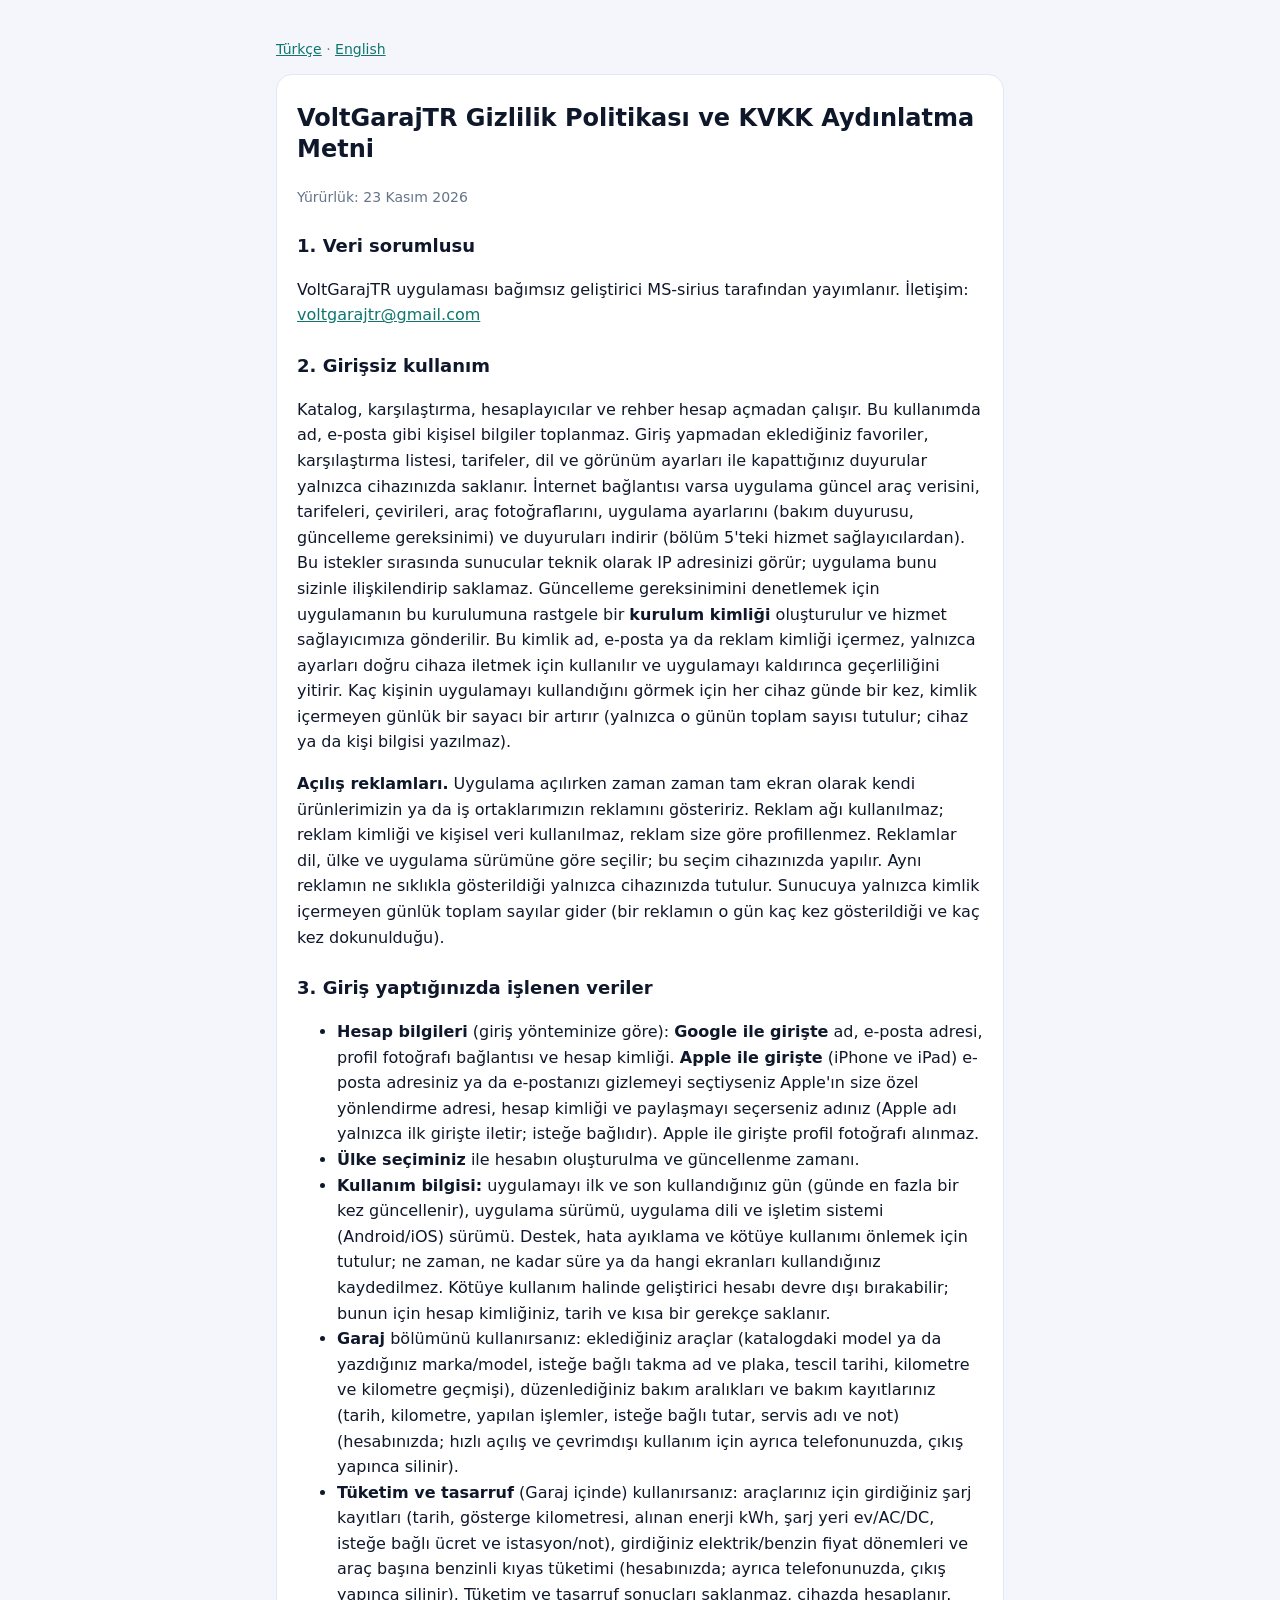
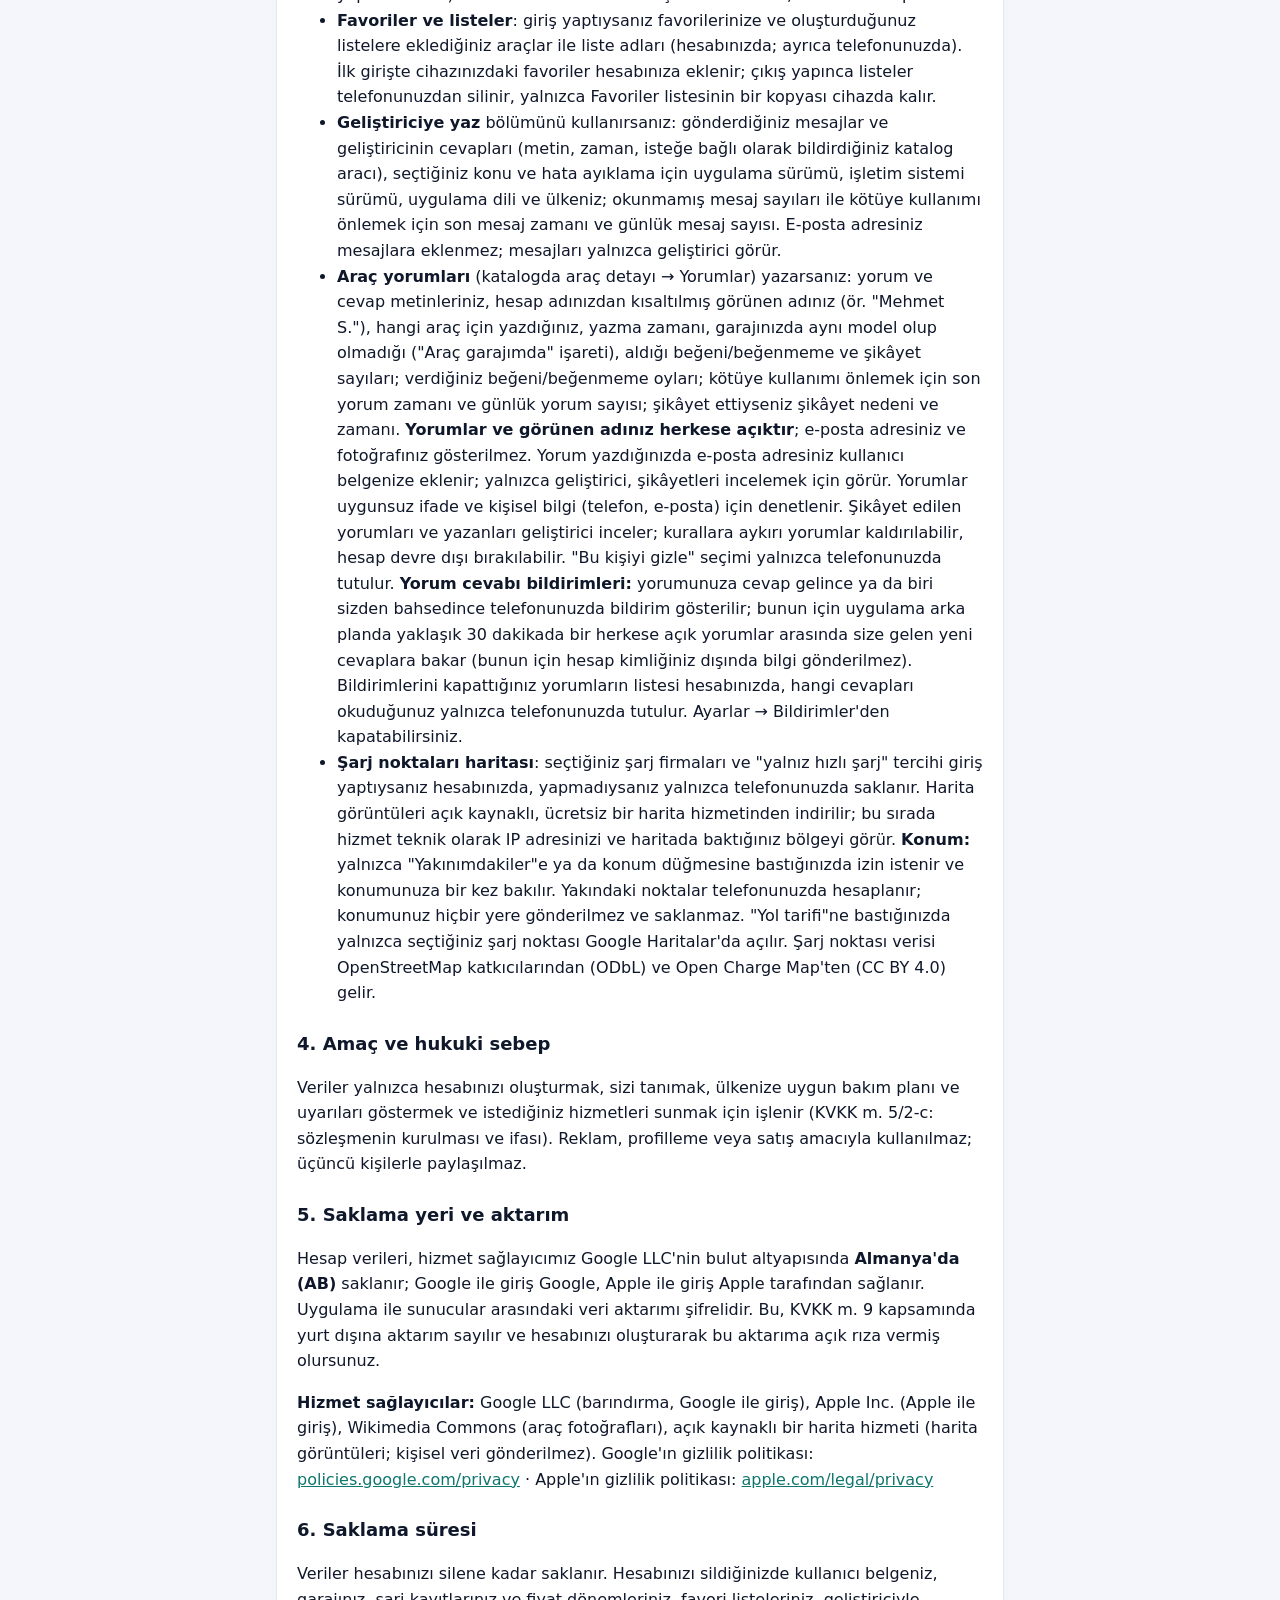
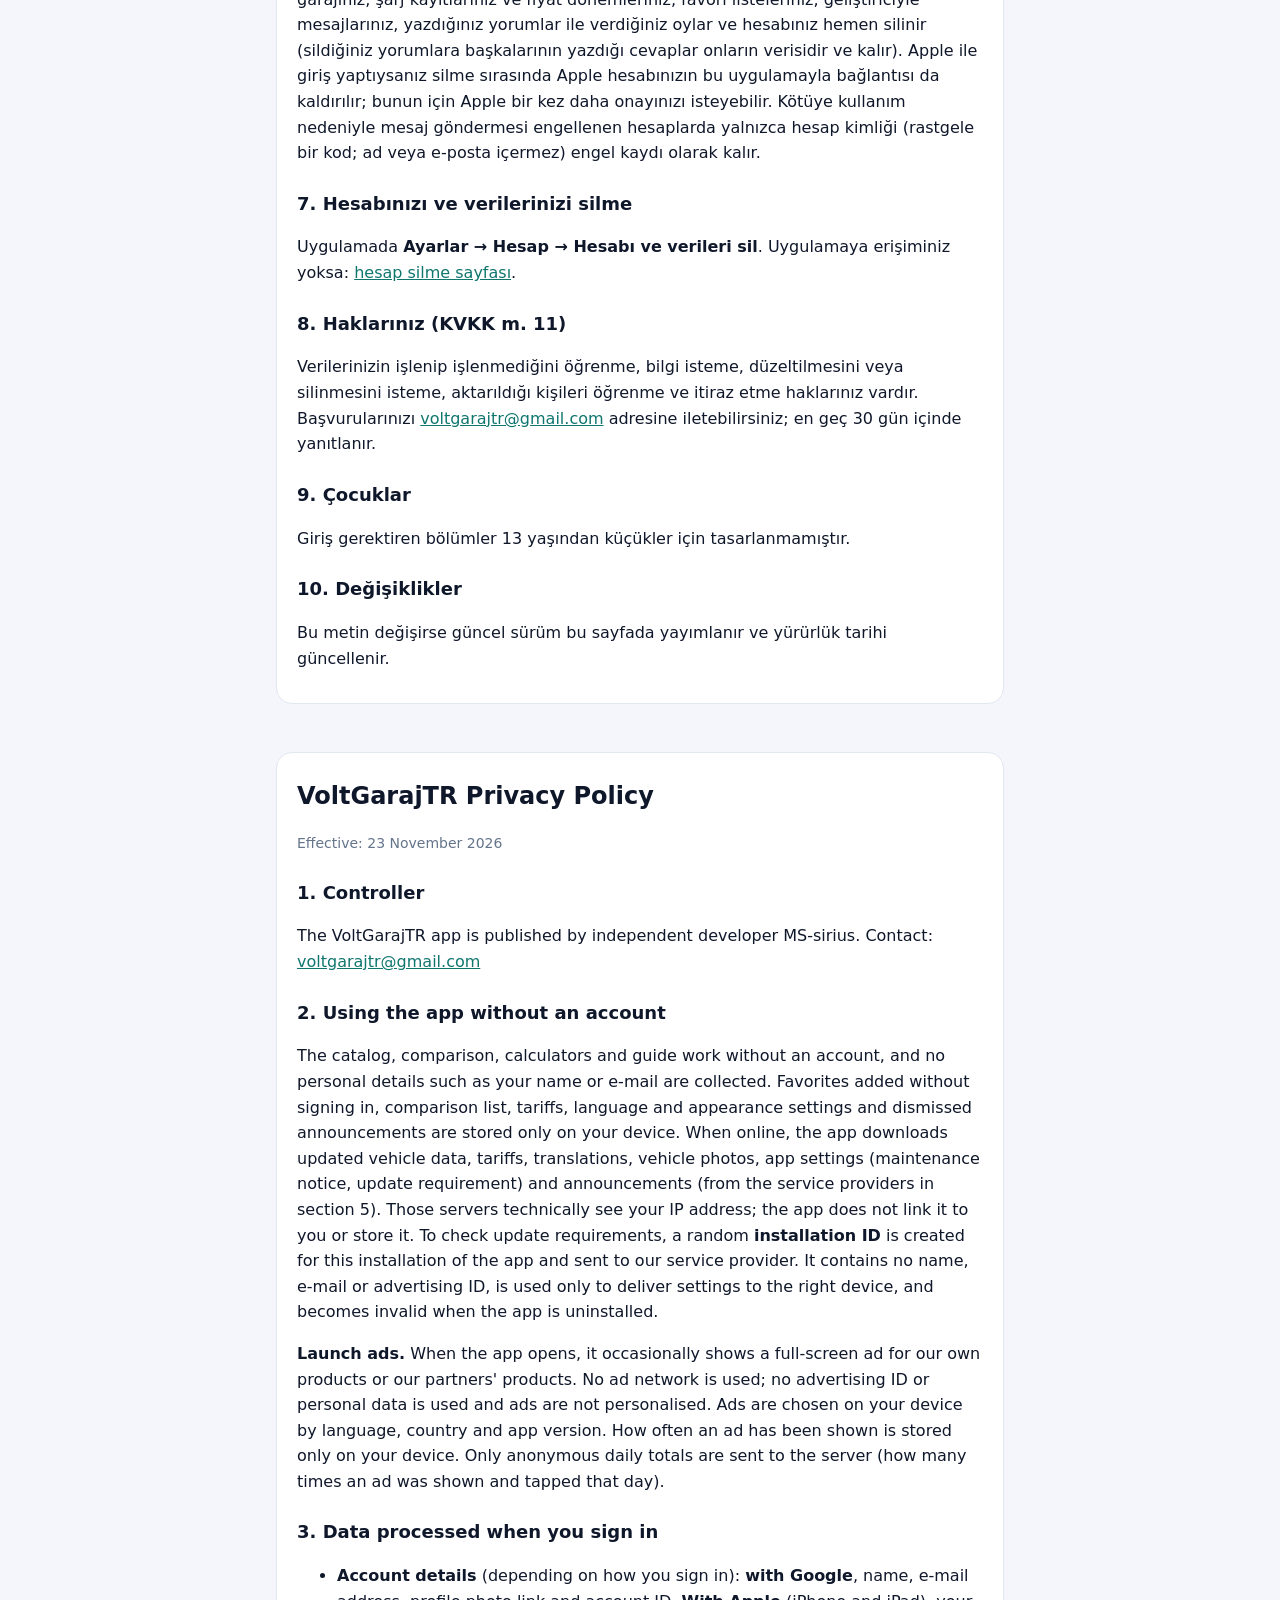
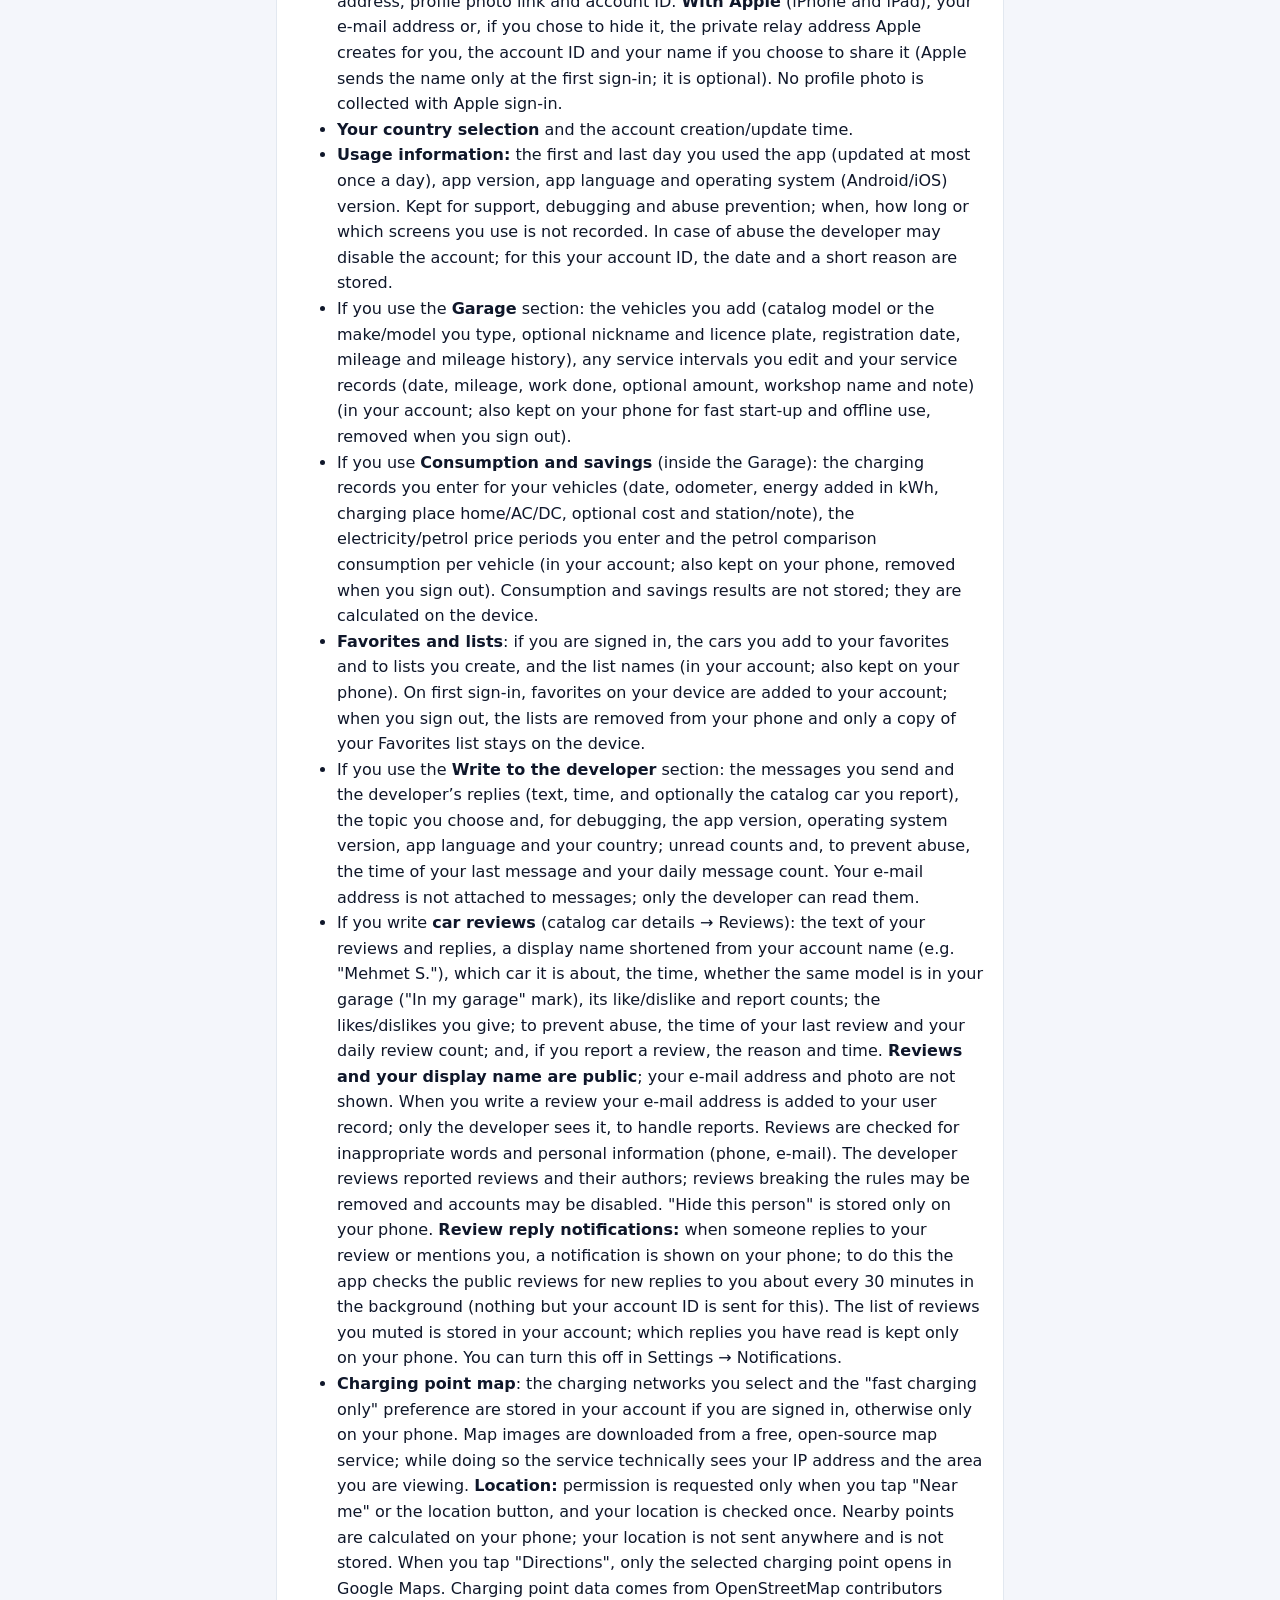
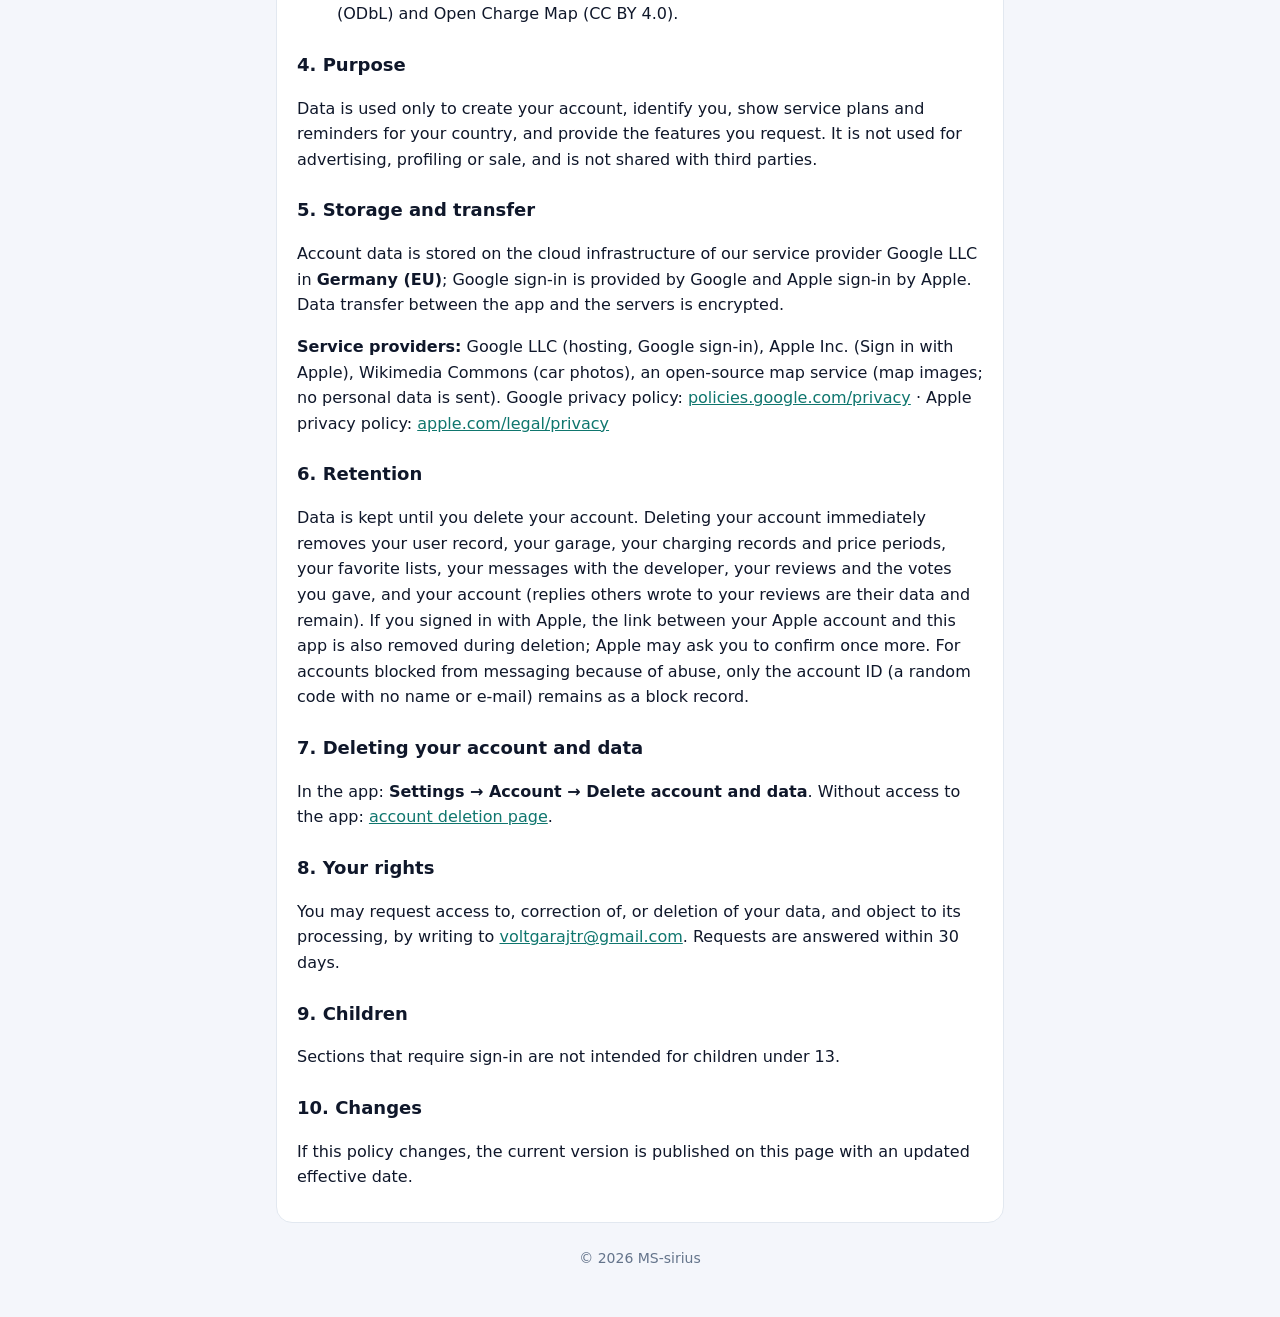
==== commit a5949682: "Gizlilik ve hesap silme: şarj noktaları haritası, konum yalnız cihazda (23 Kasım 2026)" ====
--- a/gizlilik.html
+++ b/gizlilik.html
@@ -12,7 +12,7 @@
 
 <section id="tr">
 <h1>VoltGarajTR Gizlilik Politikası ve KVKK Aydınlatma Metni</h1>
-<p class="tarih">Yürürlük: 22 Kasım 2026</p>
+<p class="tarih">Yürürlük: 23 Kasım 2026</p>
 
 <h2>1. Veri sorumlusu</h2>
 <p>VoltGarajTR uygulaması bağımsız geliştirici MS-sirius tarafından yayımlanır. İletişim: <a href="mailto:voltgarajtr@gmail.com">voltgarajtr@gmail.com</a></p>
@@ -34,7 +34,7 @@
 <li><b>Favoriler ve listeler</b>: giriş yaptıysanız favorilerinize ve oluşturduğunuz listelere eklediğiniz araçlar ile liste adları (hesabınızda; ayrıca telefonunuzda). İlk girişte cihazınızdaki favoriler hesabınıza eklenir; çıkış yapınca listeler telefonunuzdan silinir, yalnızca Favoriler listesinin bir kopyası cihazda kalır.</li>
 <li><b>Geliştiriciye yaz</b> bölümünü kullanırsanız: gönderdiğiniz mesajlar ve geliştiricinin cevapları (metin, zaman, isteğe bağlı olarak bildirdiğiniz katalog aracı), seçtiğiniz konu ve hata ayıklama için uygulama sürümü, işletim sistemi sürümü, uygulama dili ve ülkeniz; okunmamış mesaj sayıları ile kötüye kullanımı önlemek için son mesaj zamanı ve günlük mesaj sayısı. E-posta adresiniz mesajlara eklenmez; mesajları yalnızca geliştirici görür.</li>
 <li><b>Araç yorumları</b> (katalogda araç detayı → Yorumlar) yazarsanız: yorum ve cevap metinleriniz, hesap adınızdan kısaltılmış görünen adınız (ör. "Mehmet S."), hangi araç için yazdığınız, yazma zamanı, garajınızda aynı model olup olmadığı ("Araç garajımda" işareti), aldığı beğeni/beğenmeme ve şikâyet sayıları; verdiğiniz beğeni/beğenmeme oyları; kötüye kullanımı önlemek için son yorum zamanı ve günlük yorum sayısı; şikâyet ettiyseniz şikâyet nedeni ve zamanı. <b>Yorumlar ve görünen adınız herkese açıktır</b>; e-posta adresiniz ve fotoğrafınız gösterilmez. Yorum yazdığınızda e-posta adresiniz kullanıcı belgenize eklenir; yalnızca geliştirici, şikâyetleri incelemek için görür. Yorumlar uygunsuz ifade ve kişisel bilgi (telefon, e-posta) için denetlenir. Şikâyet edilen yorumları ve yazanları geliştirici inceler; kurallara aykırı yorumlar kaldırılabilir, hesap devre dışı bırakılabilir. "Bu kişiyi gizle" seçimi yalnızca telefonunuzda tutulur. <b>Yorum cevabı bildirimleri:</b> yorumunuza cevap gelince ya da biri sizden bahsedince telefonunuzda bildirim gösterilir; bunun için uygulama arka planda yaklaşık 30 dakikada bir herkese açık yorumlar arasında size gelen yeni cevaplara bakar (bunun için hesap kimliğiniz dışında bilgi gönderilmez). Bildirimlerini kapattığınız yorumların listesi hesabınızda, hangi cevapları okuduğunuz yalnızca telefonunuzda tutulur. Ayarlar → Bildirimler'den kapatabilirsiniz.</li>
-<li><b>Rota ve şarj noktaları</b> (yalnız Türkiye hesabında): seçtiğiniz şarj firmaları ve "yalnız hızlı şarj" tercihi hesabınızda saklanır. Rota oluşturduğunuzda başlangıç, varış ve eklediğiniz durakların koordinatları yol çizgisini hesaplamak için <b>Google'ın harita hizmetine</b> gönderilir; hesabınızda saklanmaz. Son 5 rotanız yalnızca telefonunuzda tutulur. Harita Google Haritalar ile gösterilir. <b>Konum:</b> yalnızca "Konumum" düğmesine bastığınızda izin istenir; konumunuz rota başlangıcı olarak kullanılır, saklanmaz. Yol tarifini başlattığınızda rota Google Haritalar uygulamasında açılır. Şarj noktası verisi OpenStreetMap katkıcılarından (ODbL) ve Open Charge Map'ten (CC BY 4.0) gelir.</li>
+<li><b>Şarj noktaları haritası</b>: seçtiğiniz şarj firmaları ve "yalnız hızlı şarj" tercihi giriş yaptıysanız hesabınızda, yapmadıysanız yalnızca telefonunuzda saklanır. Harita görüntüleri açık kaynaklı, ücretsiz bir harita hizmetinden indirilir; bu sırada hizmet teknik olarak IP adresinizi ve haritada baktığınız bölgeyi görür. <b>Konum:</b> yalnızca "Yakınımdakiler"e ya da konum düğmesine bastığınızda izin istenir ve konumunuza bir kez bakılır. Yakındaki noktalar telefonunuzda hesaplanır; konumunuz hiçbir yere gönderilmez ve saklanmaz. "Yol tarifi"ne bastığınızda yalnızca seçtiğiniz şarj noktası Google Haritalar'da açılır. Şarj noktası verisi OpenStreetMap katkıcılarından (ODbL) ve Open Charge Map'ten (CC BY 4.0) gelir.</li>
 </ul>
 
 <h2>4. Amaç ve hukuki sebep</h2>
@@ -42,7 +42,7 @@
 
 <h2>5. Saklama yeri ve aktarım</h2>
 <p>Hesap verileri, hizmet sağlayıcımız Google LLC'nin bulut altyapısında <b>Almanya'da (AB)</b> saklanır; Google ile giriş Google, Apple ile giriş Apple tarafından sağlanır. Uygulama ile sunucular arasındaki veri aktarımı şifrelidir. Bu, KVKK m. 9 kapsamında yurt dışına aktarım sayılır ve hesabınızı oluşturarak bu aktarıma açık rıza vermiş olursunuz.</p>
-<p><b>Hizmet sağlayıcılar:</b> Google LLC (barındırma, Google ile giriş, harita ve rota çizgisi), Apple Inc. (Apple ile giriş), Wikimedia Commons (araç fotoğrafları). Google'ın gizlilik politikası: <a href="https://policies.google.com/privacy">policies.google.com/privacy</a> · Apple'ın gizlilik politikası: <a href="https://www.apple.com/legal/privacy/">apple.com/legal/privacy</a></p>
+<p><b>Hizmet sağlayıcılar:</b> Google LLC (barındırma, Google ile giriş), Apple Inc. (Apple ile giriş), Wikimedia Commons (araç fotoğrafları), açık kaynaklı bir harita hizmeti (harita görüntüleri; kişisel veri gönderilmez). Google'ın gizlilik politikası: <a href="https://policies.google.com/privacy">policies.google.com/privacy</a> · Apple'ın gizlilik politikası: <a href="https://www.apple.com/legal/privacy/">apple.com/legal/privacy</a></p>
 
 <h2>6. Saklama süresi</h2>
 <p>Veriler hesabınızı silene kadar saklanır. Hesabınızı sildiğinizde kullanıcı belgeniz, garajınız, şarj kayıtlarınız ve fiyat dönemleriniz, favori listeleriniz, geliştiriciyle mesajlarınız, yazdığınız yorumlar ile verdiğiniz oylar ve hesabınız hemen silinir (sildiğiniz yorumlara başkalarının yazdığı cevaplar onların verisidir ve kalır). Apple ile giriş yaptıysanız silme sırasında Apple hesabınızın bu uygulamayla bağlantısı da kaldırılır; bunun için Apple bir kez daha onayınızı isteyebilir. Kötüye kullanım nedeniyle mesaj göndermesi engellenen hesaplarda yalnızca hesap kimliği (rastgele bir kod; ad veya e-posta içermez) engel kaydı olarak kalır.</p>
@@ -64,7 +64,7 @@
 
 <section id="en">
 <h1>VoltGarajTR Privacy Policy</h1>
-<p class="tarih">Effective: 22 November 2026</p>
+<p class="tarih">Effective: 23 November 2026</p>
 
 <h2>1. Controller</h2>
 <p>The VoltGarajTR app is published by independent developer MS-sirius. Contact: <a href="mailto:voltgarajtr@gmail.com">voltgarajtr@gmail.com</a></p>
@@ -85,7 +85,7 @@
 <li><b>Favorites and lists</b>: if you are signed in, the cars you add to your favorites and to lists you create, and the list names (in your account; also kept on your phone). On first sign-in, favorites on your device are added to your account; when you sign out, the lists are removed from your phone and only a copy of your Favorites list stays on the device.</li>
 <li>If you use the <b>Write to the developer</b> section: the messages you send and the developer’s replies (text, time, and optionally the catalog car you report), the topic you choose and, for debugging, the app version, operating system version, app language and your country; unread counts and, to prevent abuse, the time of your last message and your daily message count. Your e-mail address is not attached to messages; only the developer can read them.</li>
 <li>If you write <b>car reviews</b> (catalog car details → Reviews): the text of your reviews and replies, a display name shortened from your account name (e.g. "Mehmet S."), which car it is about, the time, whether the same model is in your garage ("In my garage" mark), its like/dislike and report counts; the likes/dislikes you give; to prevent abuse, the time of your last review and your daily review count; and, if you report a review, the reason and time. <b>Reviews and your display name are public</b>; your e-mail address and photo are not shown. When you write a review your e-mail address is added to your user record; only the developer sees it, to handle reports. Reviews are checked for inappropriate words and personal information (phone, e-mail). The developer reviews reported reviews and their authors; reviews breaking the rules may be removed and accounts may be disabled. "Hide this person" is stored only on your phone. <b>Review reply notifications:</b> when someone replies to your review or mentions you, a notification is shown on your phone; to do this the app checks the public reviews for new replies to you about every 30 minutes in the background (nothing but your account ID is sent for this). The list of reviews you muted is stored in your account; which replies you have read is kept only on your phone. You can turn this off in Settings → Notifications.</li>
-<li><b>Route and charging points</b> (Türkiye accounts only): the charging networks you select and the "fast charging only" preference are stored in your account. When you plan a route, the coordinates of the start, destination and any stops you added are sent to <b>Google's map service</b> to calculate the road line; they are not stored in your account. Your last 5 routes are kept only on your phone. The map is shown with Google Maps. <b>Location:</b> permission is requested only when you tap "My location"; your location is used as the route start and is not stored. When you start directions, the route opens in the Google Maps app. Charging point data comes from OpenStreetMap contributors (ODbL) and Open Charge Map (CC BY 4.0).</li>
+<li><b>Charging point map</b>: the charging networks you select and the "fast charging only" preference are stored in your account if you are signed in, otherwise only on your phone. Map images are downloaded from a free, open-source map service; while doing so the service technically sees your IP address and the area you are viewing. <b>Location:</b> permission is requested only when you tap "Near me" or the location button, and your location is checked once. Nearby points are calculated on your phone; your location is not sent anywhere and is not stored. When you tap "Directions", only the selected charging point opens in Google Maps. Charging point data comes from OpenStreetMap contributors (ODbL) and Open Charge Map (CC BY 4.0).</li>
 </ul>
 
 <h2>4. Purpose</h2>
@@ -93,7 +93,7 @@
 
 <h2>5. Storage and transfer</h2>
 <p>Account data is stored on the cloud infrastructure of our service provider Google LLC in <b>Germany (EU)</b>; Google sign-in is provided by Google and Apple sign-in by Apple. Data transfer between the app and the servers is encrypted.</p>
-<p><b>Service providers:</b> Google LLC (hosting, Google sign-in, map and route line), Apple Inc. (Sign in with Apple), Wikimedia Commons (car photos). Google privacy policy: <a href="https://policies.google.com/privacy">policies.google.com/privacy</a> · Apple privacy policy: <a href="https://www.apple.com/legal/privacy/">apple.com/legal/privacy</a></p>
+<p><b>Service providers:</b> Google LLC (hosting, Google sign-in), Apple Inc. (Sign in with Apple), Wikimedia Commons (car photos), an open-source map service (map images; no personal data is sent). Google privacy policy: <a href="https://policies.google.com/privacy">policies.google.com/privacy</a> · Apple privacy policy: <a href="https://www.apple.com/legal/privacy/">apple.com/legal/privacy</a></p>
 
 <h2>6. Retention</h2>
 <p>Data is kept until you delete your account. Deleting your account immediately removes your user record, your garage, your charging records and price periods, your favorite lists, your messages with the developer, your reviews and the votes you gave, and your account (replies others wrote to your reviews are their data and remain). If you signed in with Apple, the link between your Apple account and this app is also removed during deletion; Apple may ask you to confirm once more. For accounts blocked from messaging because of abuse, only the account ID (a random code with no name or e-mail) remains as a block record.</p>
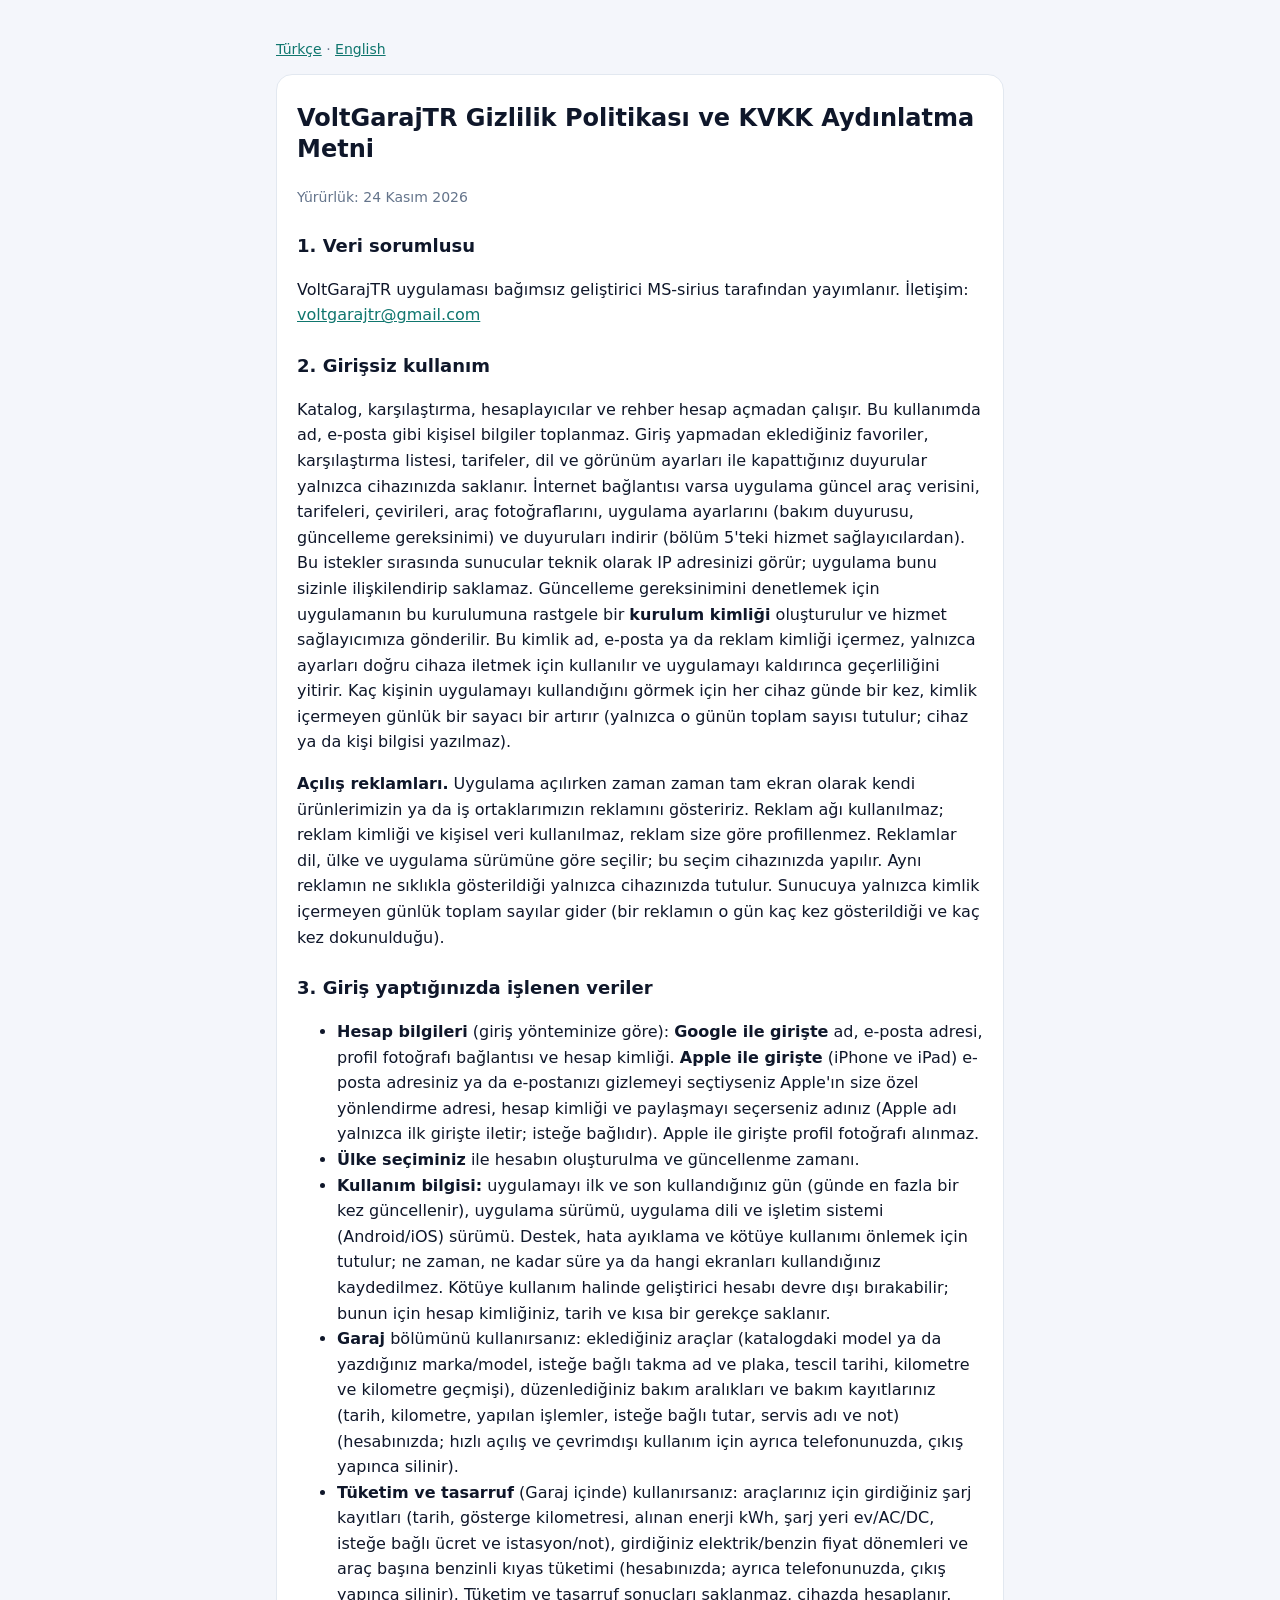
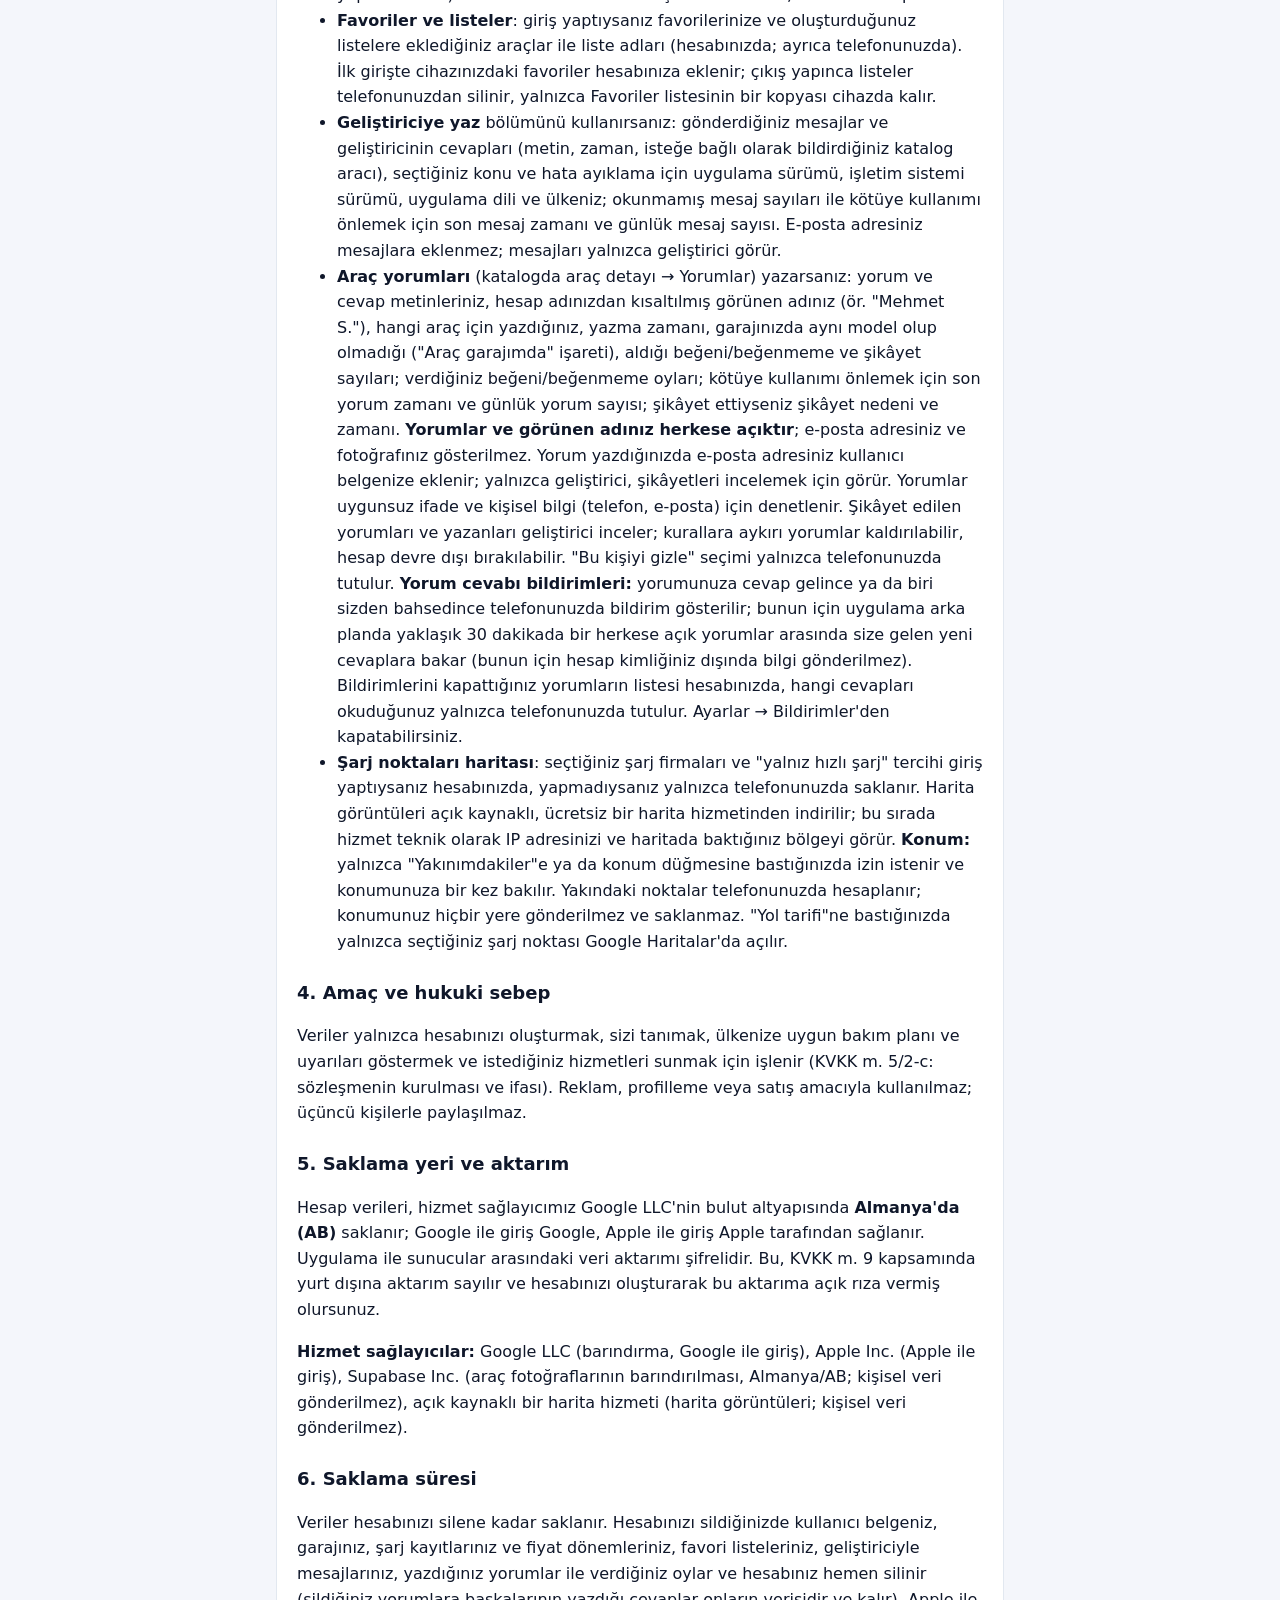
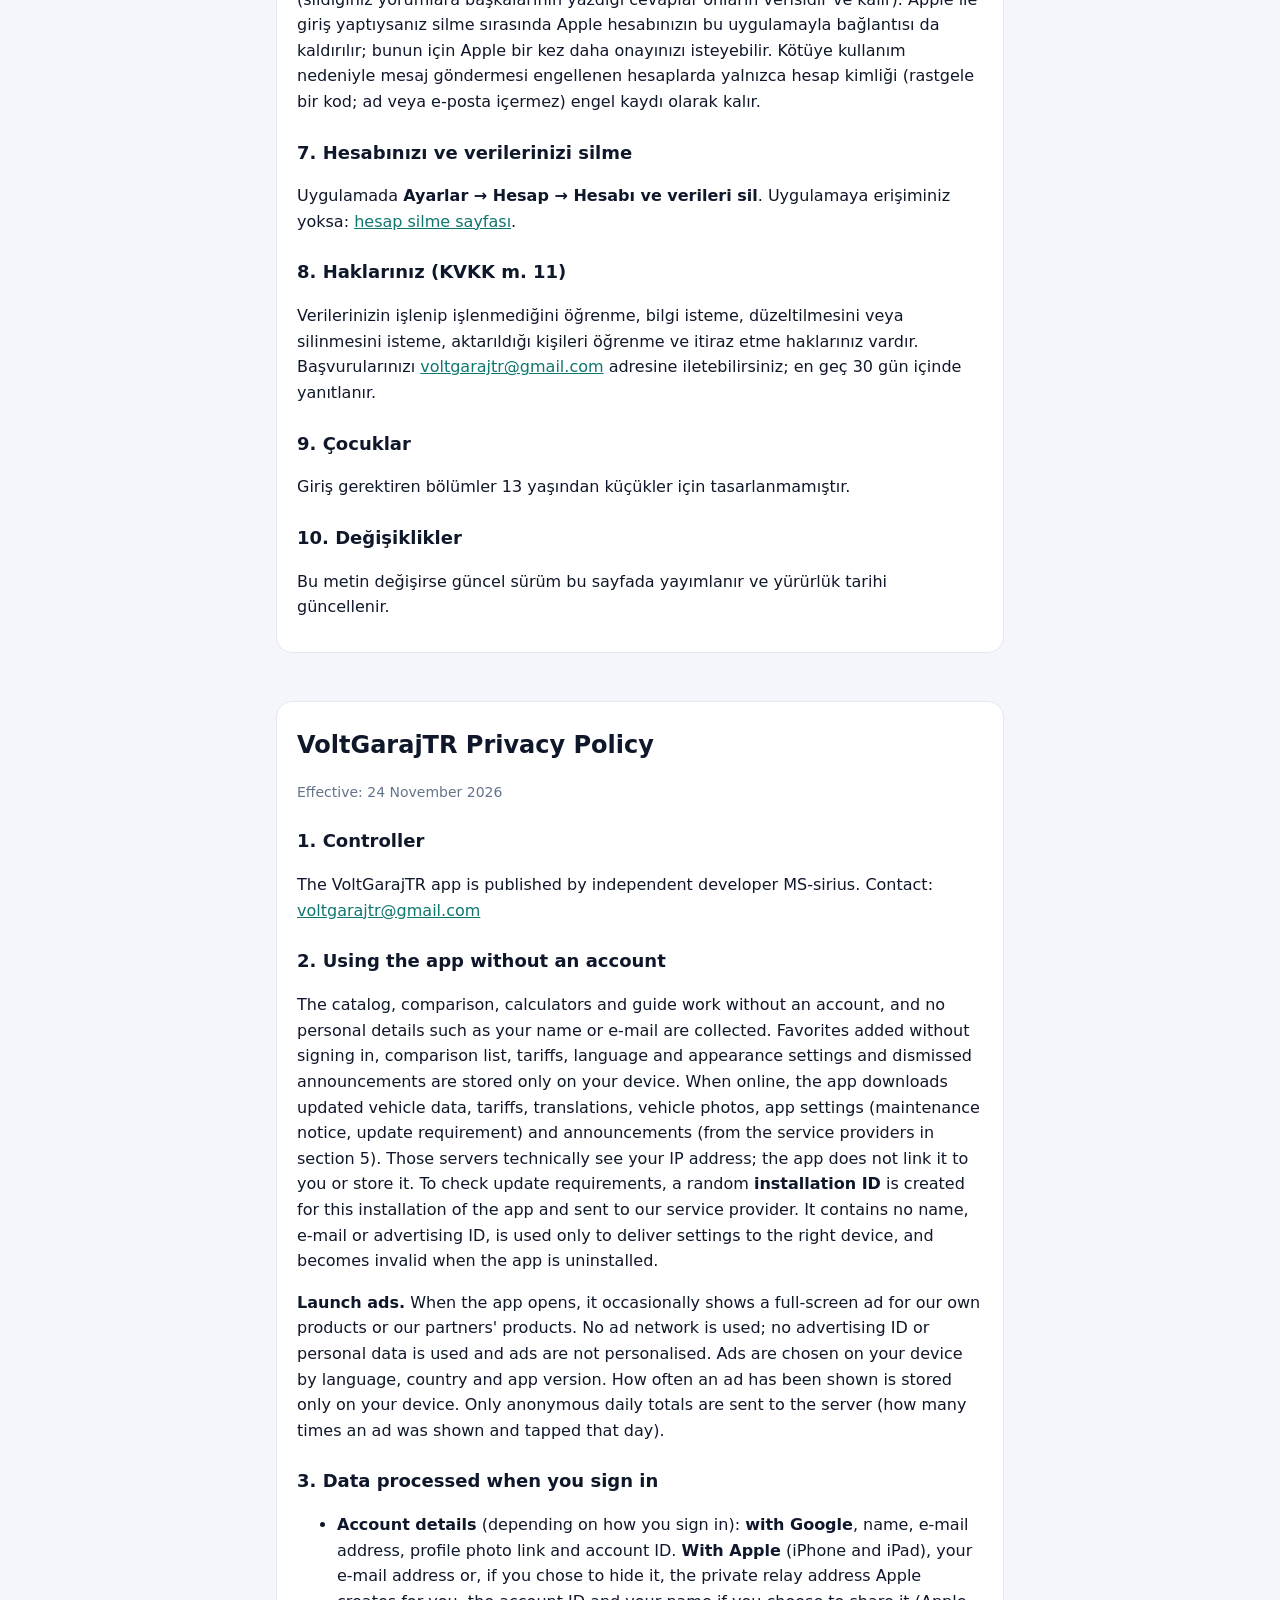
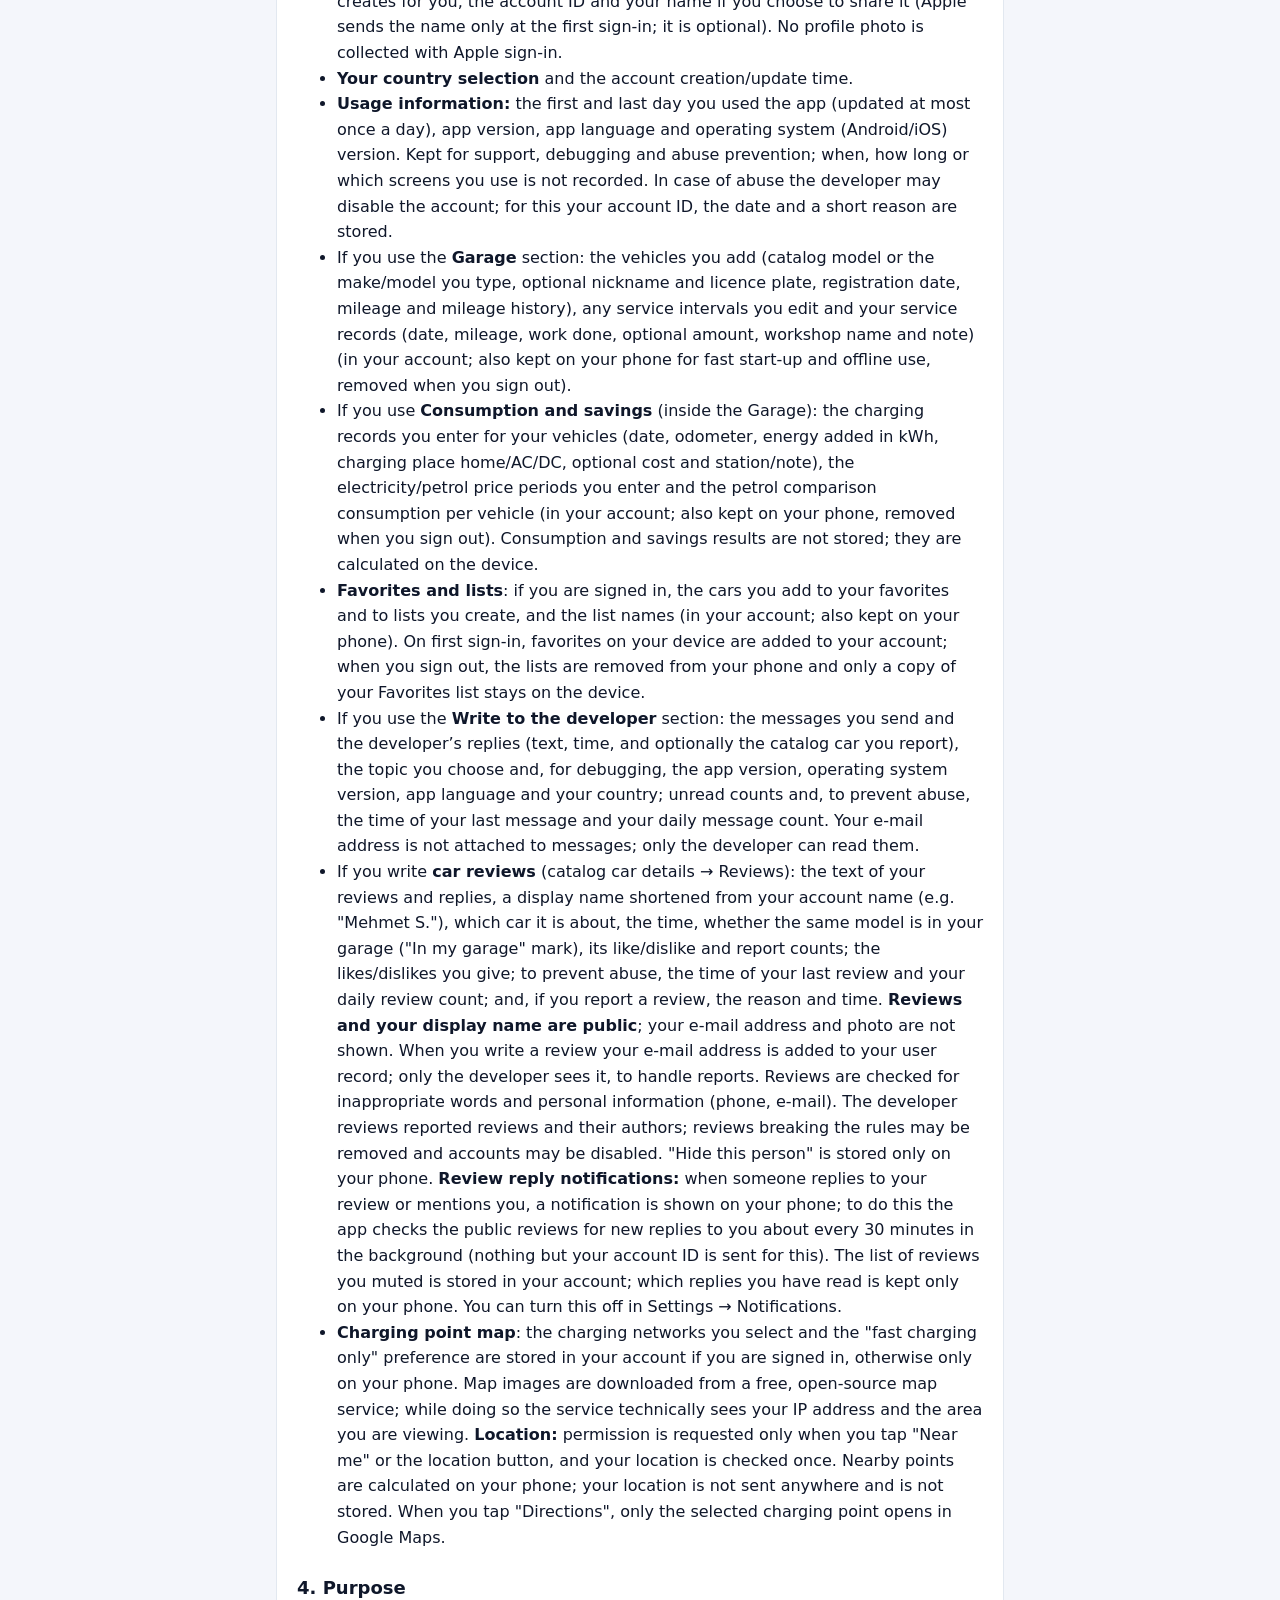
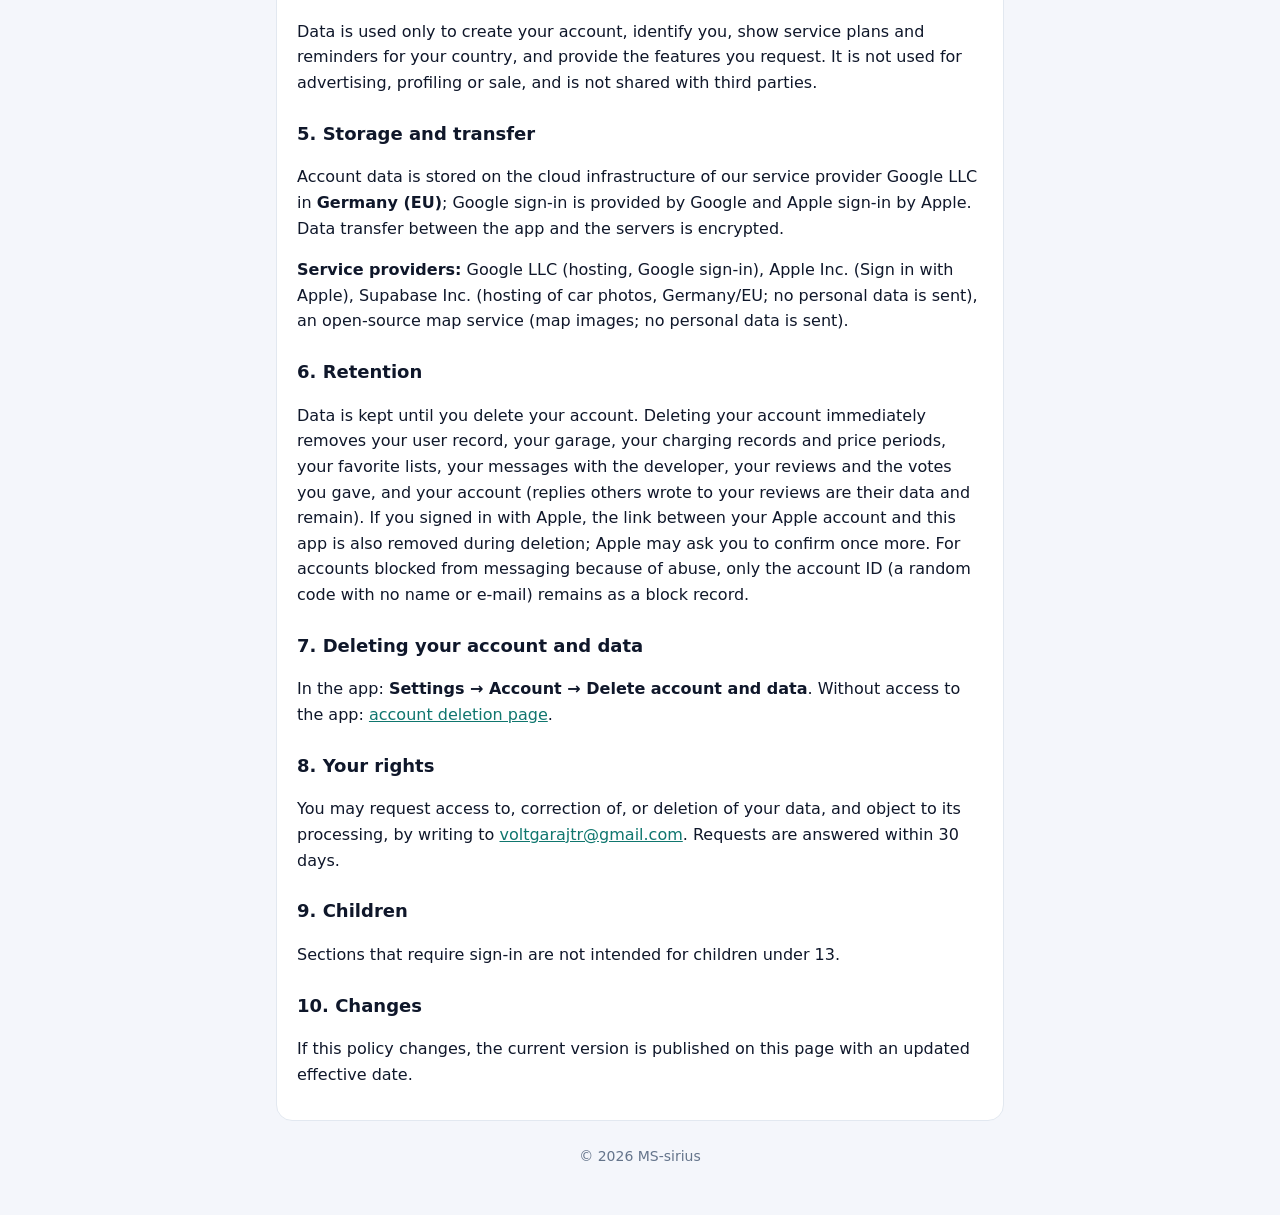
==== commit 84d5a29d: "Gizlilik: fotoğraf hizmet sağlayıcısı güncellendi, kaynak/referans bağlantıları kaldırıldı (24 Kasım" ====
--- a/gizlilik.html
+++ b/gizlilik.html
@@ -12,7 +12,7 @@
 
 <section id="tr">
 <h1>VoltGarajTR Gizlilik Politikası ve KVKK Aydınlatma Metni</h1>
-<p class="tarih">Yürürlük: 23 Kasım 2026</p>
+<p class="tarih">Yürürlük: 24 Kasım 2026</p>
 
 <h2>1. Veri sorumlusu</h2>
 <p>VoltGarajTR uygulaması bağımsız geliştirici MS-sirius tarafından yayımlanır. İletişim: <a href="mailto:voltgarajtr@gmail.com">voltgarajtr@gmail.com</a></p>
@@ -34,7 +34,7 @@
 <li><b>Favoriler ve listeler</b>: giriş yaptıysanız favorilerinize ve oluşturduğunuz listelere eklediğiniz araçlar ile liste adları (hesabınızda; ayrıca telefonunuzda). İlk girişte cihazınızdaki favoriler hesabınıza eklenir; çıkış yapınca listeler telefonunuzdan silinir, yalnızca Favoriler listesinin bir kopyası cihazda kalır.</li>
 <li><b>Geliştiriciye yaz</b> bölümünü kullanırsanız: gönderdiğiniz mesajlar ve geliştiricinin cevapları (metin, zaman, isteğe bağlı olarak bildirdiğiniz katalog aracı), seçtiğiniz konu ve hata ayıklama için uygulama sürümü, işletim sistemi sürümü, uygulama dili ve ülkeniz; okunmamış mesaj sayıları ile kötüye kullanımı önlemek için son mesaj zamanı ve günlük mesaj sayısı. E-posta adresiniz mesajlara eklenmez; mesajları yalnızca geliştirici görür.</li>
 <li><b>Araç yorumları</b> (katalogda araç detayı → Yorumlar) yazarsanız: yorum ve cevap metinleriniz, hesap adınızdan kısaltılmış görünen adınız (ör. "Mehmet S."), hangi araç için yazdığınız, yazma zamanı, garajınızda aynı model olup olmadığı ("Araç garajımda" işareti), aldığı beğeni/beğenmeme ve şikâyet sayıları; verdiğiniz beğeni/beğenmeme oyları; kötüye kullanımı önlemek için son yorum zamanı ve günlük yorum sayısı; şikâyet ettiyseniz şikâyet nedeni ve zamanı. <b>Yorumlar ve görünen adınız herkese açıktır</b>; e-posta adresiniz ve fotoğrafınız gösterilmez. Yorum yazdığınızda e-posta adresiniz kullanıcı belgenize eklenir; yalnızca geliştirici, şikâyetleri incelemek için görür. Yorumlar uygunsuz ifade ve kişisel bilgi (telefon, e-posta) için denetlenir. Şikâyet edilen yorumları ve yazanları geliştirici inceler; kurallara aykırı yorumlar kaldırılabilir, hesap devre dışı bırakılabilir. "Bu kişiyi gizle" seçimi yalnızca telefonunuzda tutulur. <b>Yorum cevabı bildirimleri:</b> yorumunuza cevap gelince ya da biri sizden bahsedince telefonunuzda bildirim gösterilir; bunun için uygulama arka planda yaklaşık 30 dakikada bir herkese açık yorumlar arasında size gelen yeni cevaplara bakar (bunun için hesap kimliğiniz dışında bilgi gönderilmez). Bildirimlerini kapattığınız yorumların listesi hesabınızda, hangi cevapları okuduğunuz yalnızca telefonunuzda tutulur. Ayarlar → Bildirimler'den kapatabilirsiniz.</li>
-<li><b>Şarj noktaları haritası</b>: seçtiğiniz şarj firmaları ve "yalnız hızlı şarj" tercihi giriş yaptıysanız hesabınızda, yapmadıysanız yalnızca telefonunuzda saklanır. Harita görüntüleri açık kaynaklı, ücretsiz bir harita hizmetinden indirilir; bu sırada hizmet teknik olarak IP adresinizi ve haritada baktığınız bölgeyi görür. <b>Konum:</b> yalnızca "Yakınımdakiler"e ya da konum düğmesine bastığınızda izin istenir ve konumunuza bir kez bakılır. Yakındaki noktalar telefonunuzda hesaplanır; konumunuz hiçbir yere gönderilmez ve saklanmaz. "Yol tarifi"ne bastığınızda yalnızca seçtiğiniz şarj noktası Google Haritalar'da açılır. Şarj noktası verisi OpenStreetMap katkıcılarından (ODbL) ve Open Charge Map'ten (CC BY 4.0) gelir.</li>
+<li><b>Şarj noktaları haritası</b>: seçtiğiniz şarj firmaları ve "yalnız hızlı şarj" tercihi giriş yaptıysanız hesabınızda, yapmadıysanız yalnızca telefonunuzda saklanır. Harita görüntüleri açık kaynaklı, ücretsiz bir harita hizmetinden indirilir; bu sırada hizmet teknik olarak IP adresinizi ve haritada baktığınız bölgeyi görür. <b>Konum:</b> yalnızca "Yakınımdakiler"e ya da konum düğmesine bastığınızda izin istenir ve konumunuza bir kez bakılır. Yakındaki noktalar telefonunuzda hesaplanır; konumunuz hiçbir yere gönderilmez ve saklanmaz. "Yol tarifi"ne bastığınızda yalnızca seçtiğiniz şarj noktası Google Haritalar'da açılır.</li>
 </ul>
 
 <h2>4. Amaç ve hukuki sebep</h2>
@@ -42,7 +42,7 @@
 
 <h2>5. Saklama yeri ve aktarım</h2>
 <p>Hesap verileri, hizmet sağlayıcımız Google LLC'nin bulut altyapısında <b>Almanya'da (AB)</b> saklanır; Google ile giriş Google, Apple ile giriş Apple tarafından sağlanır. Uygulama ile sunucular arasındaki veri aktarımı şifrelidir. Bu, KVKK m. 9 kapsamında yurt dışına aktarım sayılır ve hesabınızı oluşturarak bu aktarıma açık rıza vermiş olursunuz.</p>
-<p><b>Hizmet sağlayıcılar:</b> Google LLC (barındırma, Google ile giriş), Apple Inc. (Apple ile giriş), Wikimedia Commons (araç fotoğrafları), açık kaynaklı bir harita hizmeti (harita görüntüleri; kişisel veri gönderilmez). Google'ın gizlilik politikası: <a href="https://policies.google.com/privacy">policies.google.com/privacy</a> · Apple'ın gizlilik politikası: <a href="https://www.apple.com/legal/privacy/">apple.com/legal/privacy</a></p>
+<p><b>Hizmet sağlayıcılar:</b> Google LLC (barındırma, Google ile giriş), Apple Inc. (Apple ile giriş), Supabase Inc. (araç fotoğraflarının barındırılması, Almanya/AB; kişisel veri gönderilmez), açık kaynaklı bir harita hizmeti (harita görüntüleri; kişisel veri gönderilmez).</p>
 
 <h2>6. Saklama süresi</h2>
 <p>Veriler hesabınızı silene kadar saklanır. Hesabınızı sildiğinizde kullanıcı belgeniz, garajınız, şarj kayıtlarınız ve fiyat dönemleriniz, favori listeleriniz, geliştiriciyle mesajlarınız, yazdığınız yorumlar ile verdiğiniz oylar ve hesabınız hemen silinir (sildiğiniz yorumlara başkalarının yazdığı cevaplar onların verisidir ve kalır). Apple ile giriş yaptıysanız silme sırasında Apple hesabınızın bu uygulamayla bağlantısı da kaldırılır; bunun için Apple bir kez daha onayınızı isteyebilir. Kötüye kullanım nedeniyle mesaj göndermesi engellenen hesaplarda yalnızca hesap kimliği (rastgele bir kod; ad veya e-posta içermez) engel kaydı olarak kalır.</p>
@@ -64,7 +64,7 @@
 
 <section id="en">
 <h1>VoltGarajTR Privacy Policy</h1>
-<p class="tarih">Effective: 23 November 2026</p>
+<p class="tarih">Effective: 24 November 2026</p>
 
 <h2>1. Controller</h2>
 <p>The VoltGarajTR app is published by independent developer MS-sirius. Contact: <a href="mailto:voltgarajtr@gmail.com">voltgarajtr@gmail.com</a></p>
@@ -85,7 +85,7 @@
 <li><b>Favorites and lists</b>: if you are signed in, the cars you add to your favorites and to lists you create, and the list names (in your account; also kept on your phone). On first sign-in, favorites on your device are added to your account; when you sign out, the lists are removed from your phone and only a copy of your Favorites list stays on the device.</li>
 <li>If you use the <b>Write to the developer</b> section: the messages you send and the developer’s replies (text, time, and optionally the catalog car you report), the topic you choose and, for debugging, the app version, operating system version, app language and your country; unread counts and, to prevent abuse, the time of your last message and your daily message count. Your e-mail address is not attached to messages; only the developer can read them.</li>
 <li>If you write <b>car reviews</b> (catalog car details → Reviews): the text of your reviews and replies, a display name shortened from your account name (e.g. "Mehmet S."), which car it is about, the time, whether the same model is in your garage ("In my garage" mark), its like/dislike and report counts; the likes/dislikes you give; to prevent abuse, the time of your last review and your daily review count; and, if you report a review, the reason and time. <b>Reviews and your display name are public</b>; your e-mail address and photo are not shown. When you write a review your e-mail address is added to your user record; only the developer sees it, to handle reports. Reviews are checked for inappropriate words and personal information (phone, e-mail). The developer reviews reported reviews and their authors; reviews breaking the rules may be removed and accounts may be disabled. "Hide this person" is stored only on your phone. <b>Review reply notifications:</b> when someone replies to your review or mentions you, a notification is shown on your phone; to do this the app checks the public reviews for new replies to you about every 30 minutes in the background (nothing but your account ID is sent for this). The list of reviews you muted is stored in your account; which replies you have read is kept only on your phone. You can turn this off in Settings → Notifications.</li>
-<li><b>Charging point map</b>: the charging networks you select and the "fast charging only" preference are stored in your account if you are signed in, otherwise only on your phone. Map images are downloaded from a free, open-source map service; while doing so the service technically sees your IP address and the area you are viewing. <b>Location:</b> permission is requested only when you tap "Near me" or the location button, and your location is checked once. Nearby points are calculated on your phone; your location is not sent anywhere and is not stored. When you tap "Directions", only the selected charging point opens in Google Maps. Charging point data comes from OpenStreetMap contributors (ODbL) and Open Charge Map (CC BY 4.0).</li>
+<li><b>Charging point map</b>: the charging networks you select and the "fast charging only" preference are stored in your account if you are signed in, otherwise only on your phone. Map images are downloaded from a free, open-source map service; while doing so the service technically sees your IP address and the area you are viewing. <b>Location:</b> permission is requested only when you tap "Near me" or the location button, and your location is checked once. Nearby points are calculated on your phone; your location is not sent anywhere and is not stored. When you tap "Directions", only the selected charging point opens in Google Maps.</li>
 </ul>
 
 <h2>4. Purpose</h2>
@@ -93,7 +93,7 @@
 
 <h2>5. Storage and transfer</h2>
 <p>Account data is stored on the cloud infrastructure of our service provider Google LLC in <b>Germany (EU)</b>; Google sign-in is provided by Google and Apple sign-in by Apple. Data transfer between the app and the servers is encrypted.</p>
-<p><b>Service providers:</b> Google LLC (hosting, Google sign-in), Apple Inc. (Sign in with Apple), Wikimedia Commons (car photos), an open-source map service (map images; no personal data is sent). Google privacy policy: <a href="https://policies.google.com/privacy">policies.google.com/privacy</a> · Apple privacy policy: <a href="https://www.apple.com/legal/privacy/">apple.com/legal/privacy</a></p>
+<p><b>Service providers:</b> Google LLC (hosting, Google sign-in), Apple Inc. (Sign in with Apple), Supabase Inc. (hosting of car photos, Germany/EU; no personal data is sent), an open-source map service (map images; no personal data is sent).</p>
 
 <h2>6. Retention</h2>
 <p>Data is kept until you delete your account. Deleting your account immediately removes your user record, your garage, your charging records and price periods, your favorite lists, your messages with the developer, your reviews and the votes you gave, and your account (replies others wrote to your reviews are their data and remain). If you signed in with Apple, the link between your Apple account and this app is also removed during deletion; Apple may ask you to confirm once more. For accounts blocked from messaging because of abuse, only the account ID (a random code with no name or e-mail) remains as a block record.</p>
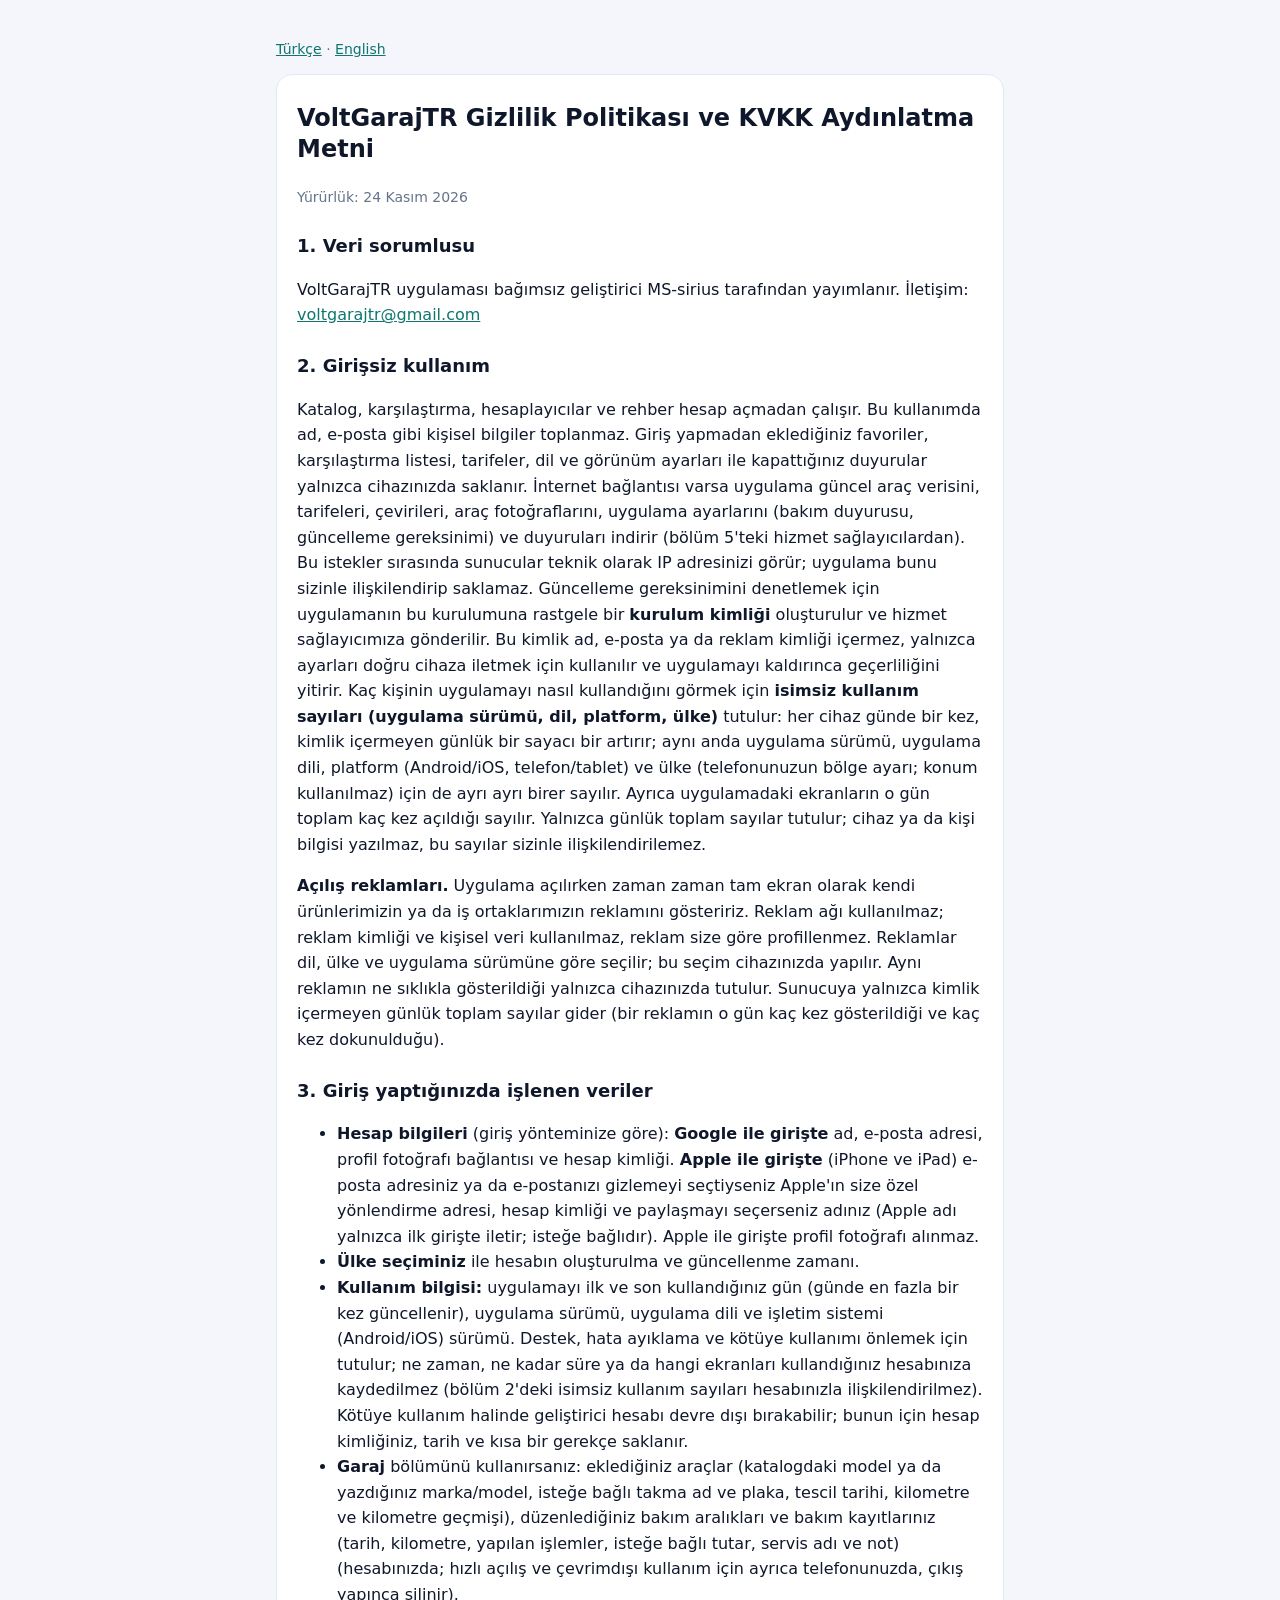
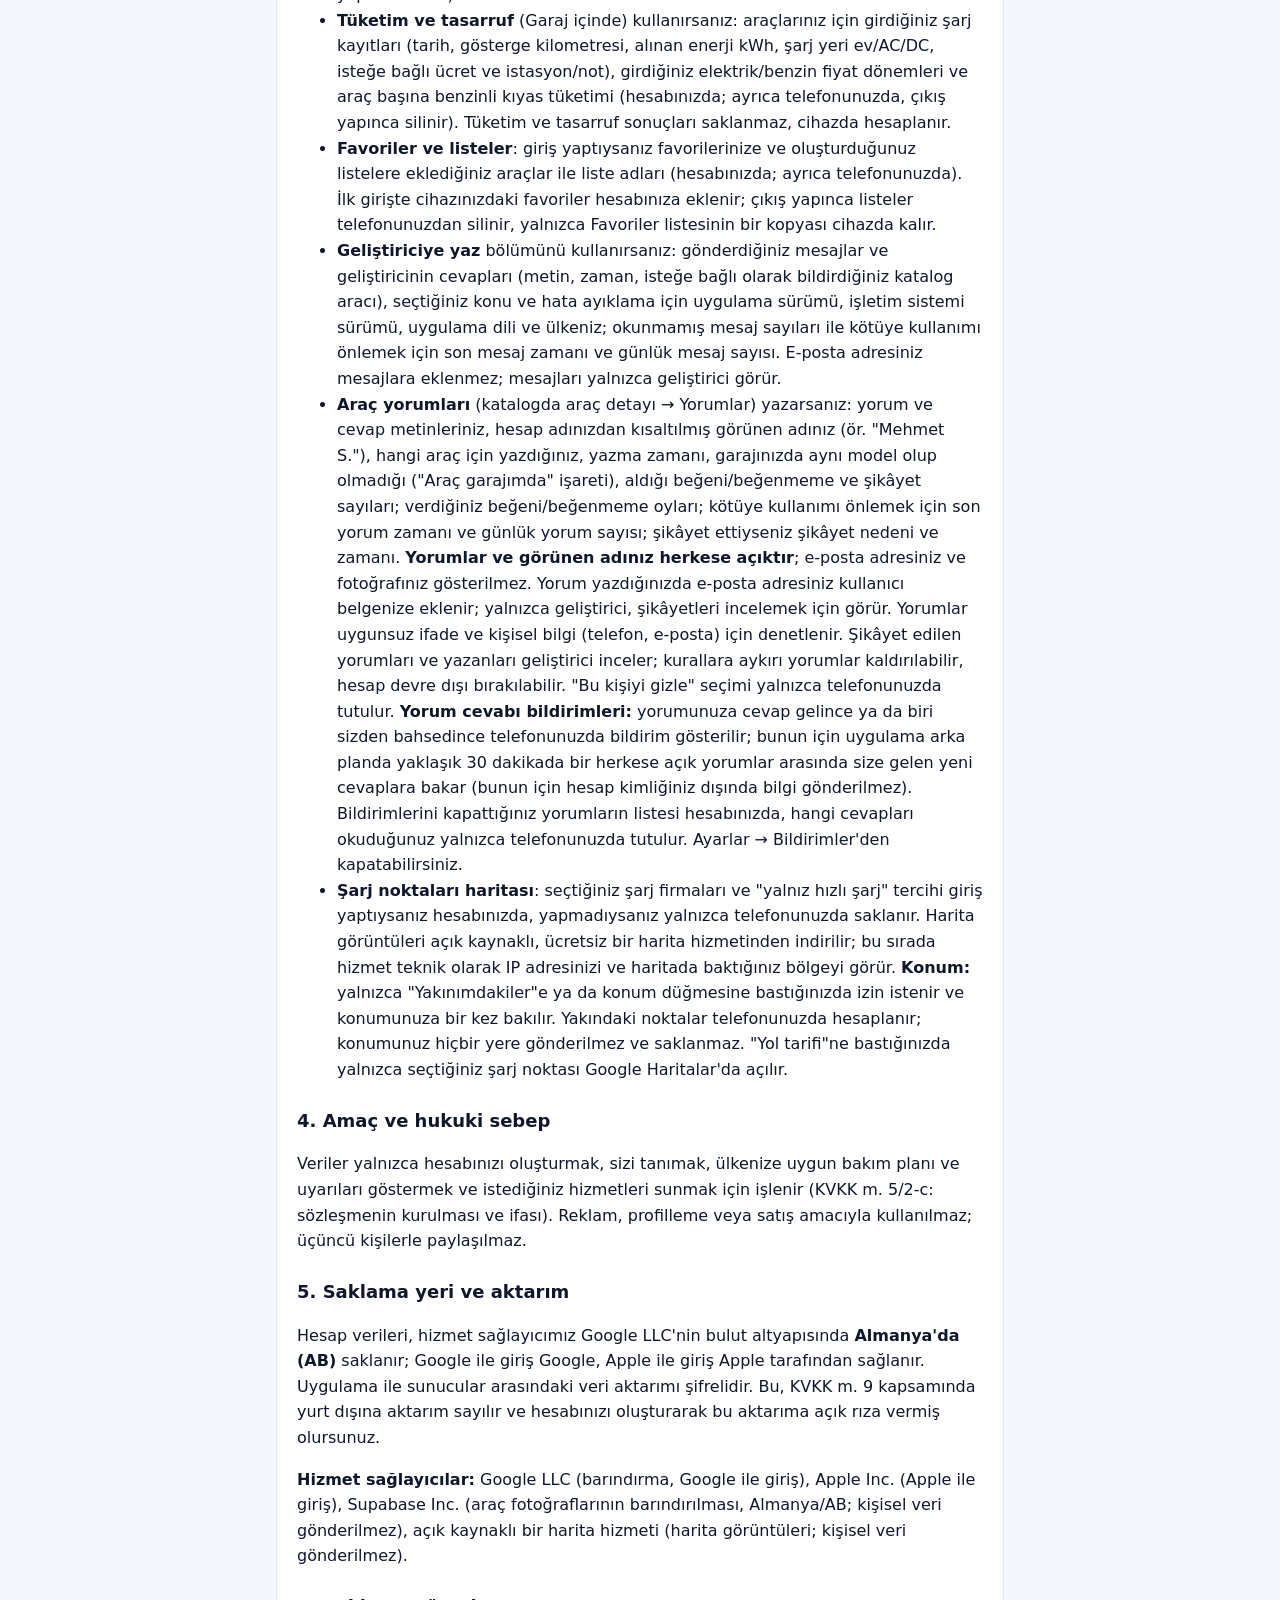
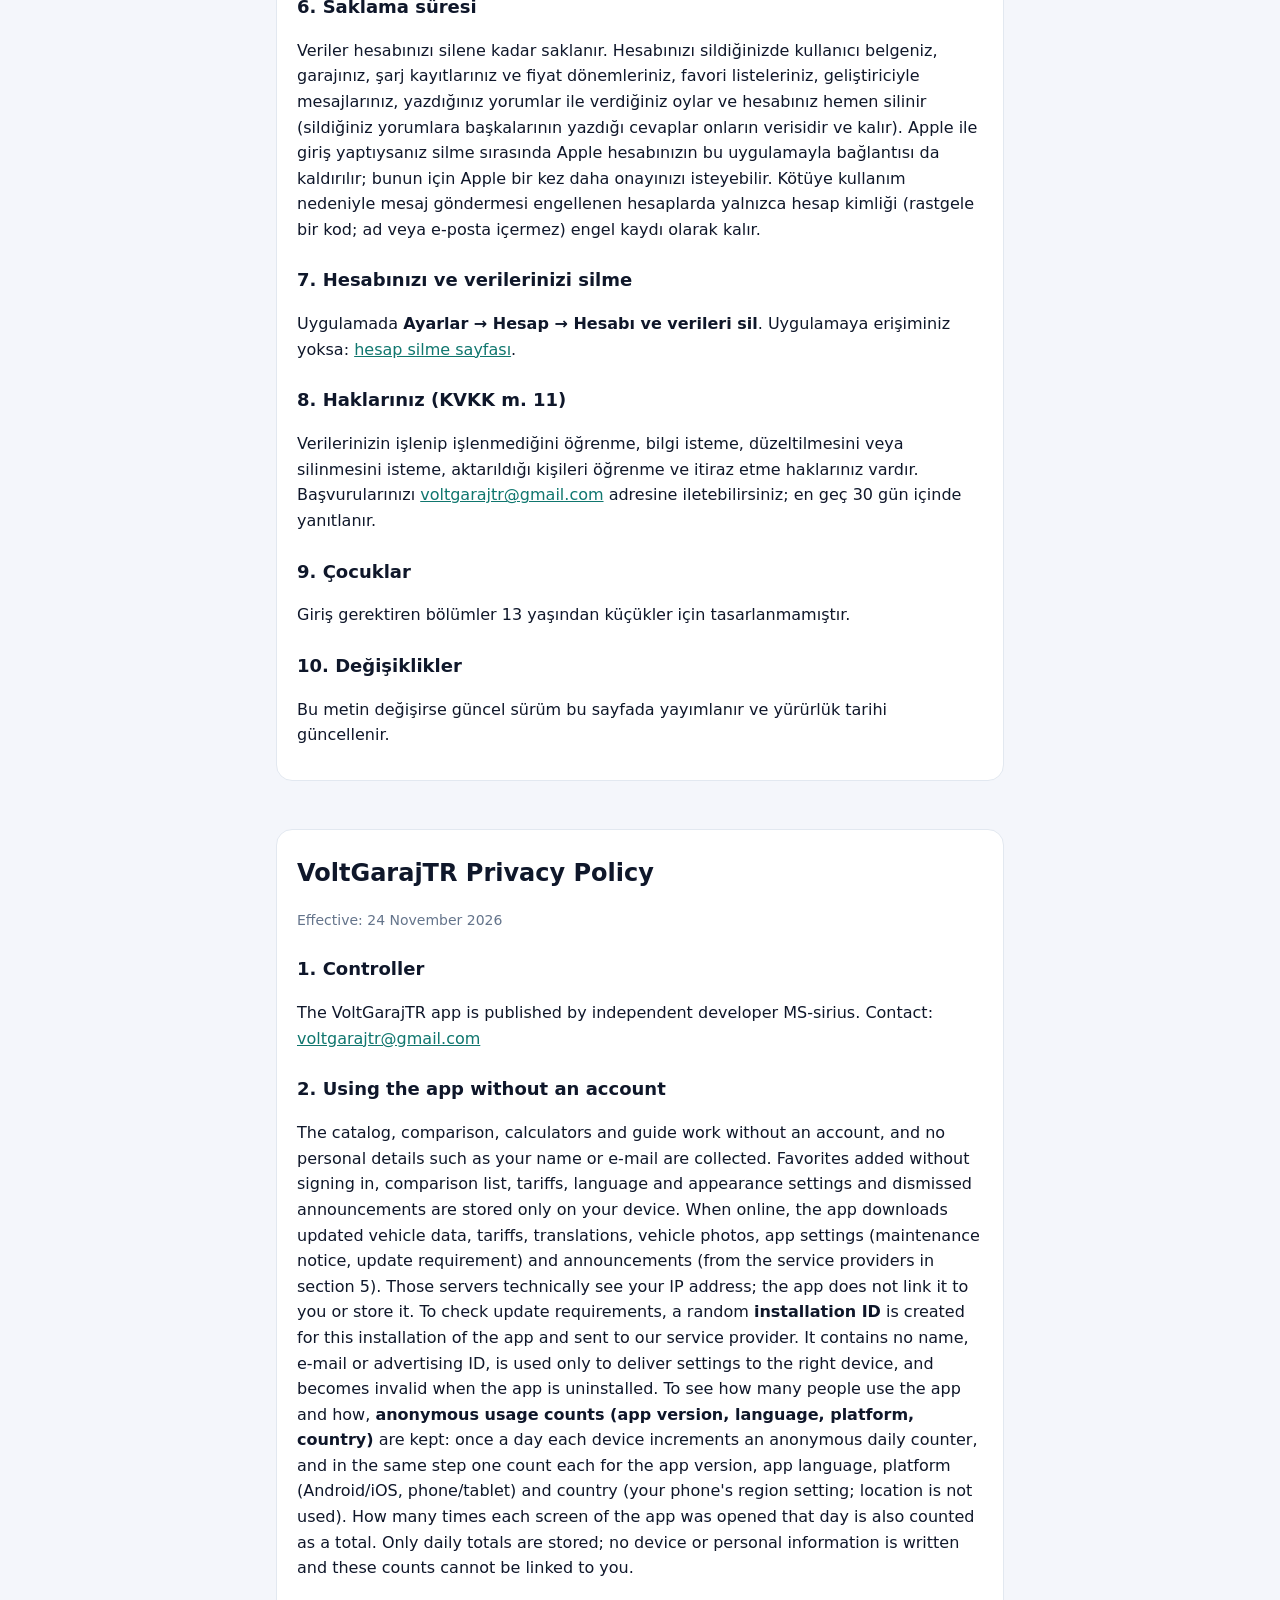
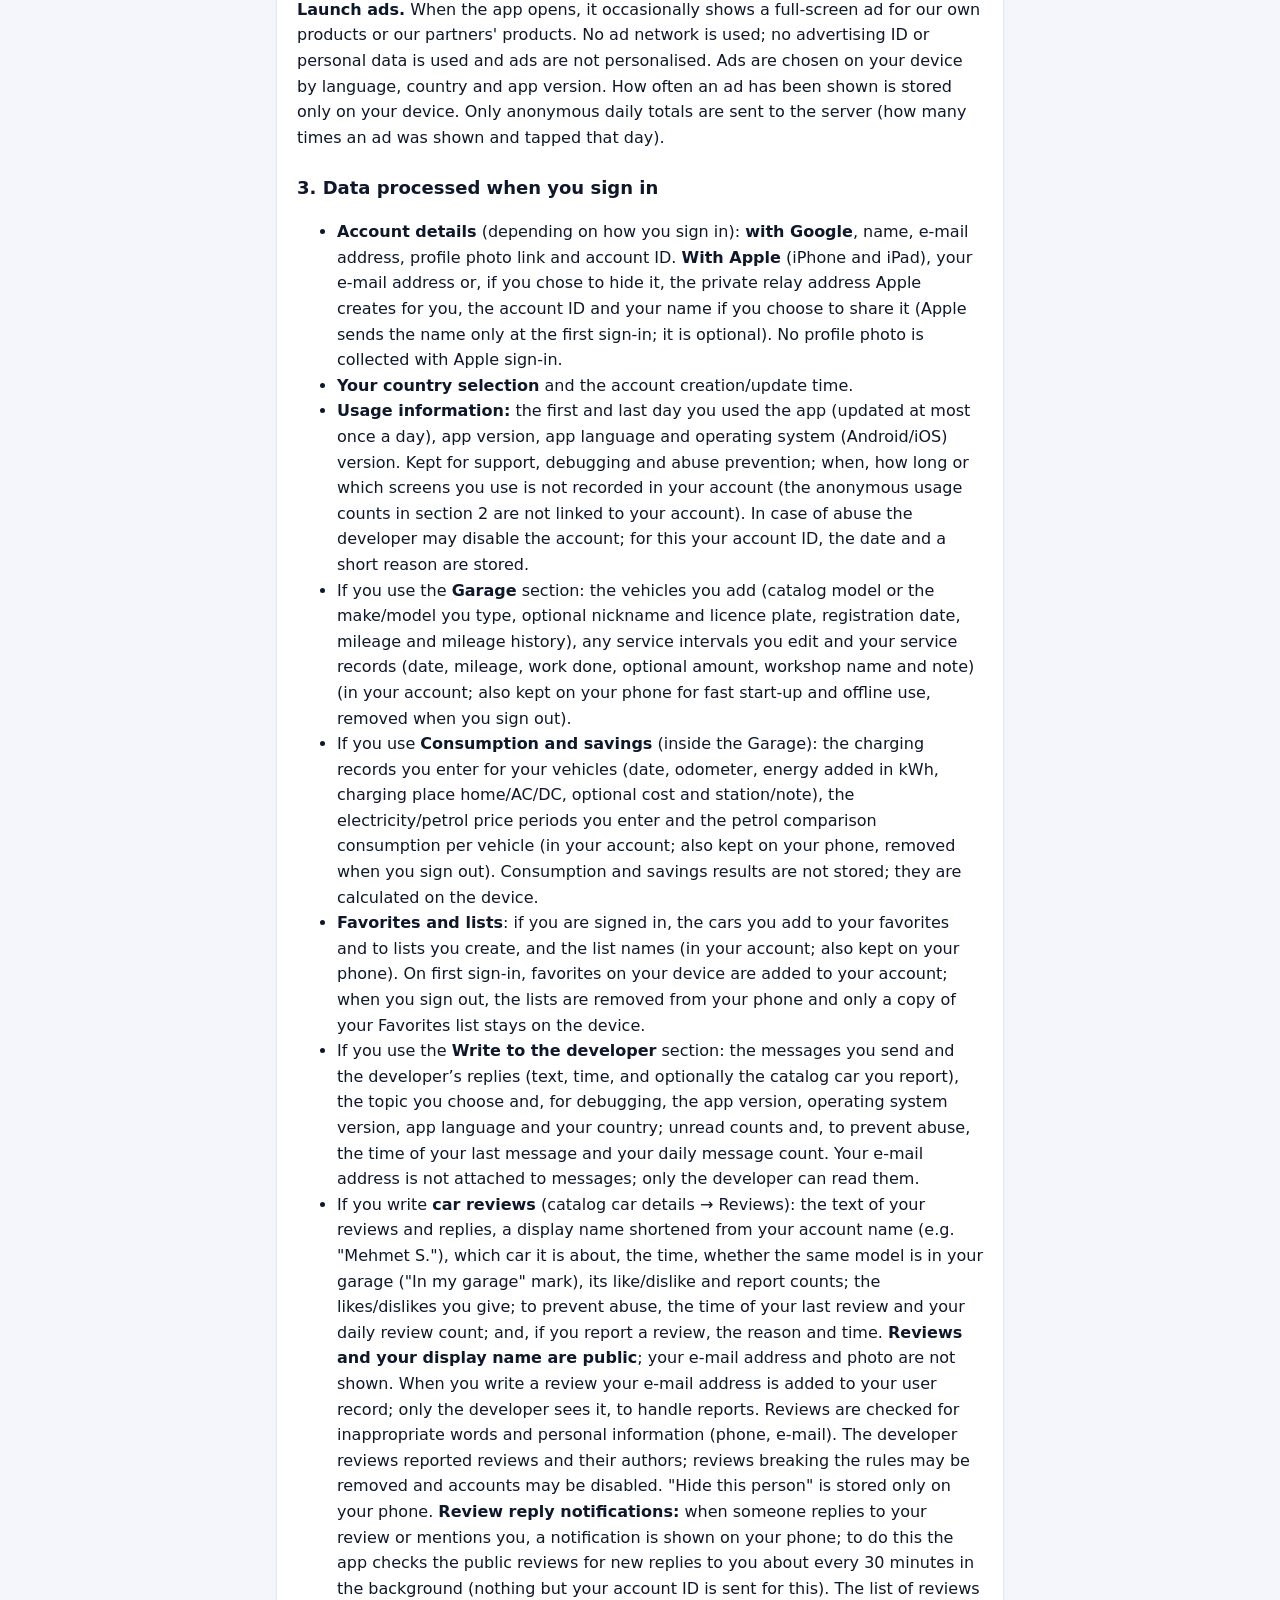
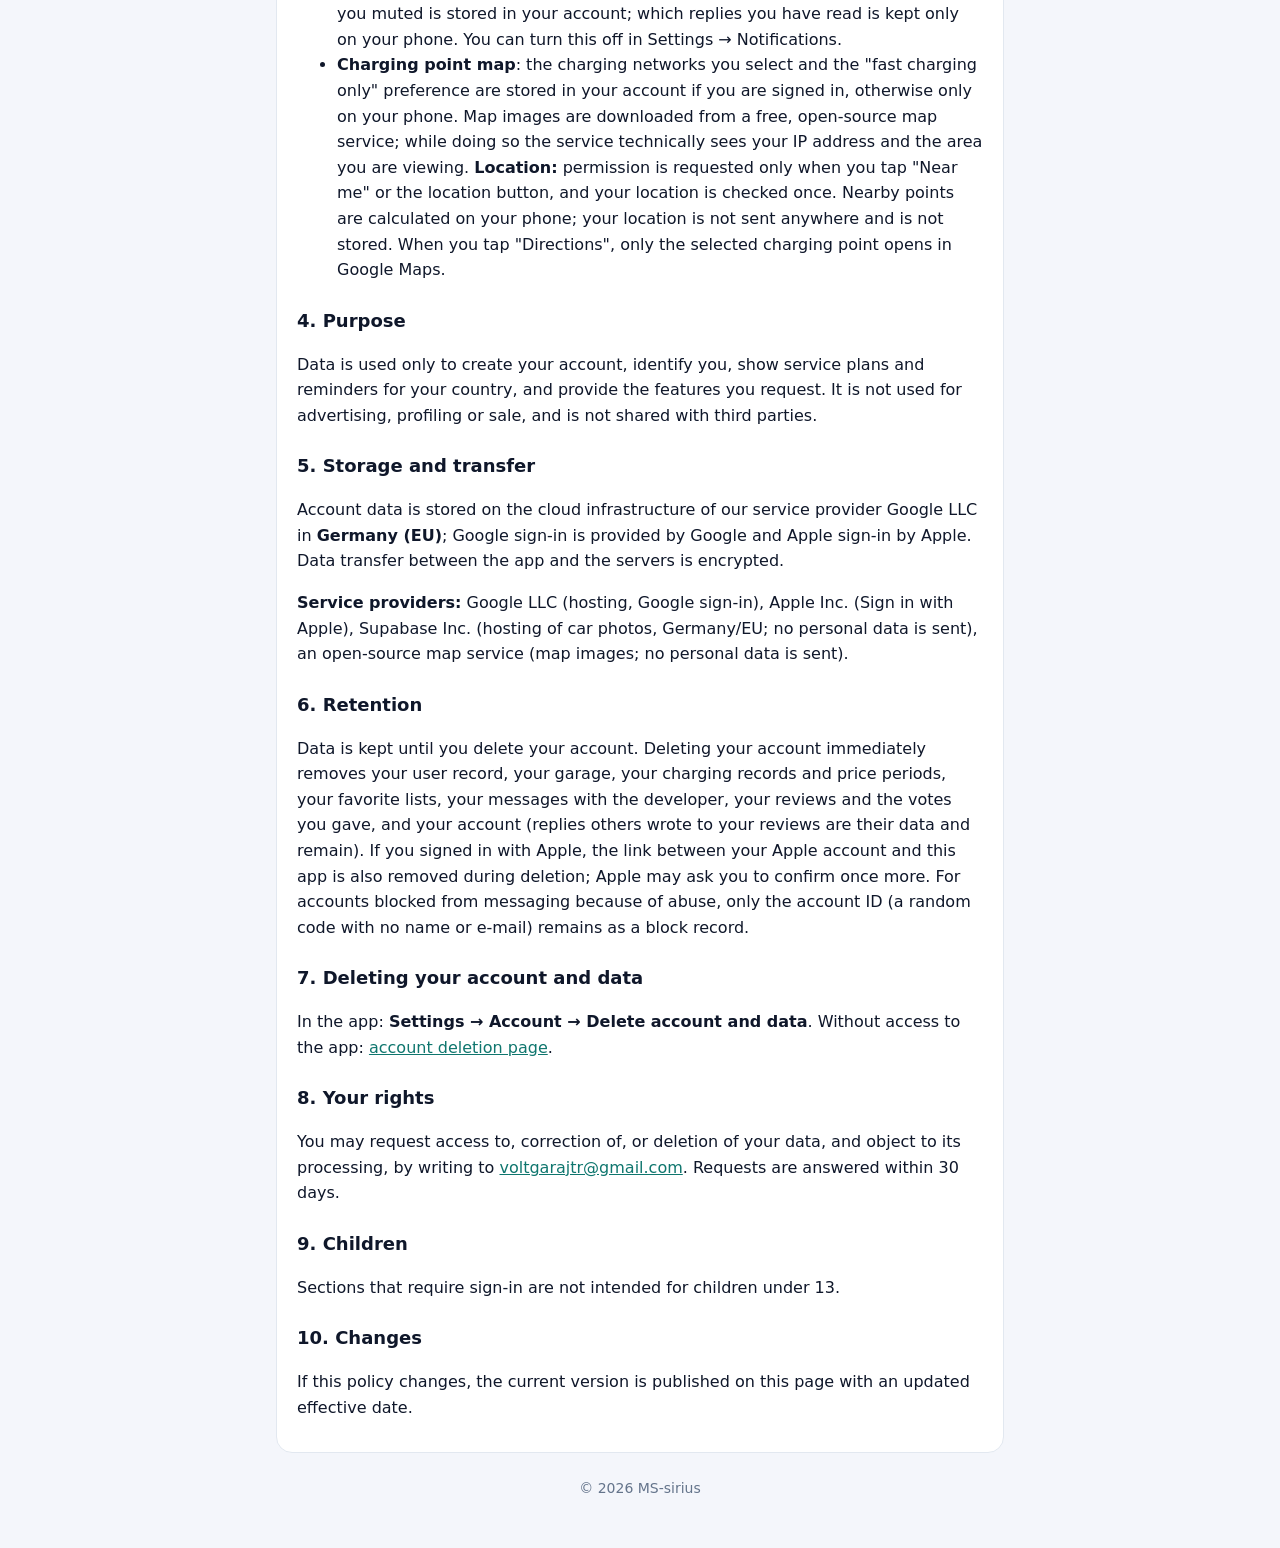
==== commit 56fc498b: "Gizlilik: isimsiz kullanım sayıları (sürüm, dil, platform, ülke, ekran açılışları) (24 Kasım 2026)" ====
--- a/gizlilik.html
+++ b/gizlilik.html
@@ -21,14 +21,14 @@
 <p>Katalog, karşılaştırma, hesaplayıcılar ve rehber hesap açmadan çalışır. Bu kullanımda ad, e-posta gibi kişisel bilgiler toplanmaz. Giriş yapmadan eklediğiniz favoriler, karşılaştırma listesi, tarifeler, dil ve görünüm ayarları ile kapattığınız duyurular yalnızca cihazınızda saklanır.
 İnternet bağlantısı varsa uygulama güncel araç verisini, tarifeleri, çevirileri, araç fotoğraflarını, uygulama ayarlarını (bakım duyurusu, güncelleme gereksinimi) ve duyuruları indirir (bölüm 5'teki hizmet sağlayıcılardan). Bu istekler sırasında sunucular teknik olarak IP adresinizi görür; uygulama bunu sizinle ilişkilendirip saklamaz.
 Güncelleme gereksinimini denetlemek için uygulamanın bu kurulumuna rastgele bir <b>kurulum kimliği</b> oluşturulur ve hizmet sağlayıcımıza gönderilir. Bu kimlik ad, e-posta ya da reklam kimliği içermez, yalnızca ayarları doğru cihaza iletmek için kullanılır ve uygulamayı kaldırınca geçerliliğini yitirir.
-Kaç kişinin uygulamayı kullandığını görmek için her cihaz günde bir kez, kimlik içermeyen günlük bir sayacı bir artırır (yalnızca o günün toplam sayısı tutulur; cihaz ya da kişi bilgisi yazılmaz).</p>
+Kaç kişinin uygulamayı nasıl kullandığını görmek için <b>isimsiz kullanım sayıları (uygulama sürümü, dil, platform, ülke)</b> tutulur: her cihaz günde bir kez, kimlik içermeyen günlük bir sayacı bir artırır; aynı anda uygulama sürümü, uygulama dili, platform (Android/iOS, telefon/tablet) ve ülke (telefonunuzun bölge ayarı; konum kullanılmaz) için de ayrı ayrı birer sayılır. Ayrıca uygulamadaki ekranların o gün toplam kaç kez açıldığı sayılır. Yalnızca günlük toplam sayılar tutulur; cihaz ya da kişi bilgisi yazılmaz, bu sayılar sizinle ilişkilendirilemez.</p>
 <p><b>Açılış reklamları.</b> Uygulama açılırken zaman zaman tam ekran olarak kendi ürünlerimizin ya da iş ortaklarımızın reklamını gösteririz. Reklam ağı kullanılmaz; reklam kimliği ve kişisel veri kullanılmaz, reklam size göre profillenmez. Reklamlar dil, ülke ve uygulama sürümüne göre seçilir; bu seçim cihazınızda yapılır. Aynı reklamın ne sıklıkla gösterildiği yalnızca cihazınızda tutulur. Sunucuya yalnızca kimlik içermeyen günlük toplam sayılar gider (bir reklamın o gün kaç kez gösterildiği ve kaç kez dokunulduğu).</p>
 
 <h2>3. Giriş yaptığınızda işlenen veriler</h2>
 <ul>
 <li><b>Hesap bilgileri</b> (giriş yönteminize göre): <b>Google ile girişte</b> ad, e-posta adresi, profil fotoğrafı bağlantısı ve hesap kimliği. <b>Apple ile girişte</b> (iPhone ve iPad) e-posta adresiniz ya da e-postanızı gizlemeyi seçtiyseniz Apple'ın size özel yönlendirme adresi, hesap kimliği ve paylaşmayı seçerseniz adınız (Apple adı yalnızca ilk girişte iletir; isteğe bağlıdır). Apple ile girişte profil fotoğrafı alınmaz.</li>
 <li><b>Ülke seçiminiz</b> ile hesabın oluşturulma ve güncellenme zamanı.</li>
-<li><b>Kullanım bilgisi:</b> uygulamayı ilk ve son kullandığınız gün (günde en fazla bir kez güncellenir), uygulama sürümü, uygulama dili ve işletim sistemi (Android/iOS) sürümü. Destek, hata ayıklama ve kötüye kullanımı önlemek için tutulur; ne zaman, ne kadar süre ya da hangi ekranları kullandığınız kaydedilmez. Kötüye kullanım halinde geliştirici hesabı devre dışı bırakabilir; bunun için hesap kimliğiniz, tarih ve kısa bir gerekçe saklanır.</li>
+<li><b>Kullanım bilgisi:</b> uygulamayı ilk ve son kullandığınız gün (günde en fazla bir kez güncellenir), uygulama sürümü, uygulama dili ve işletim sistemi (Android/iOS) sürümü. Destek, hata ayıklama ve kötüye kullanımı önlemek için tutulur; ne zaman, ne kadar süre ya da hangi ekranları kullandığınız hesabınıza kaydedilmez (bölüm 2'deki isimsiz kullanım sayıları hesabınızla ilişkilendirilmez). Kötüye kullanım halinde geliştirici hesabı devre dışı bırakabilir; bunun için hesap kimliğiniz, tarih ve kısa bir gerekçe saklanır.</li>
 <li><b>Garaj</b> bölümünü kullanırsanız: eklediğiniz araçlar (katalogdaki model ya da yazdığınız marka/model, isteğe bağlı takma ad ve plaka, tescil tarihi, kilometre ve kilometre geçmişi), düzenlediğiniz bakım aralıkları ve bakım kayıtlarınız (tarih, kilometre, yapılan işlemler, isteğe bağlı tutar, servis adı ve not) (hesabınızda; hızlı açılış ve çevrimdışı kullanım için ayrıca telefonunuzda, çıkış yapınca silinir).</li>
 <li><b>Tüketim ve tasarruf</b> (Garaj içinde) kullanırsanız: araçlarınız için girdiğiniz şarj kayıtları (tarih, gösterge kilometresi, alınan enerji kWh, şarj yeri ev/AC/DC, isteğe bağlı ücret ve istasyon/not), girdiğiniz elektrik/benzin fiyat dönemleri ve araç başına benzinli kıyas tüketimi (hesabınızda; ayrıca telefonunuzda, çıkış yapınca silinir). Tüketim ve tasarruf sonuçları saklanmaz, cihazda hesaplanır.</li>
 <li><b>Favoriler ve listeler</b>: giriş yaptıysanız favorilerinize ve oluşturduğunuz listelere eklediğiniz araçlar ile liste adları (hesabınızda; ayrıca telefonunuzda). İlk girişte cihazınızdaki favoriler hesabınıza eklenir; çıkış yapınca listeler telefonunuzdan silinir, yalnızca Favoriler listesinin bir kopyası cihazda kalır.</li>
@@ -72,14 +72,15 @@
 <h2>2. Using the app without an account</h2>
 <p>The catalog, comparison, calculators and guide work without an account, and no personal details such as your name or e-mail are collected. Favorites added without signing in, comparison list, tariffs, language and appearance settings and dismissed announcements are stored only on your device.
 When online, the app downloads updated vehicle data, tariffs, translations, vehicle photos, app settings (maintenance notice, update requirement) and announcements (from the service providers in section 5). Those servers technically see your IP address; the app does not link it to you or store it.
-To check update requirements, a random <b>installation ID</b> is created for this installation of the app and sent to our service provider. It contains no name, e-mail or advertising ID, is used only to deliver settings to the right device, and becomes invalid when the app is uninstalled.</p>
+To check update requirements, a random <b>installation ID</b> is created for this installation of the app and sent to our service provider. It contains no name, e-mail or advertising ID, is used only to deliver settings to the right device, and becomes invalid when the app is uninstalled.
+To see how many people use the app and how, <b>anonymous usage counts (app version, language, platform, country)</b> are kept: once a day each device increments an anonymous daily counter, and in the same step one count each for the app version, app language, platform (Android/iOS, phone/tablet) and country (your phone's region setting; location is not used). How many times each screen of the app was opened that day is also counted as a total. Only daily totals are stored; no device or personal information is written and these counts cannot be linked to you.</p>
 <p><b>Launch ads.</b> When the app opens, it occasionally shows a full-screen ad for our own products or our partners' products. No ad network is used; no advertising ID or personal data is used and ads are not personalised. Ads are chosen on your device by language, country and app version. How often an ad has been shown is stored only on your device. Only anonymous daily totals are sent to the server (how many times an ad was shown and tapped that day).</p>
 
 <h2>3. Data processed when you sign in</h2>
 <ul>
 <li><b>Account details</b> (depending on how you sign in): <b>with Google</b>, name, e-mail address, profile photo link and account ID. <b>With Apple</b> (iPhone and iPad), your e-mail address or, if you chose to hide it, the private relay address Apple creates for you, the account ID and your name if you choose to share it (Apple sends the name only at the first sign-in; it is optional). No profile photo is collected with Apple sign-in.</li>
 <li><b>Your country selection</b> and the account creation/update time.</li>
-<li><b>Usage information:</b> the first and last day you used the app (updated at most once a day), app version, app language and operating system (Android/iOS) version. Kept for support, debugging and abuse prevention; when, how long or which screens you use is not recorded. In case of abuse the developer may disable the account; for this your account ID, the date and a short reason are stored.</li>
+<li><b>Usage information:</b> the first and last day you used the app (updated at most once a day), app version, app language and operating system (Android/iOS) version. Kept for support, debugging and abuse prevention; when, how long or which screens you use is not recorded in your account (the anonymous usage counts in section 2 are not linked to your account). In case of abuse the developer may disable the account; for this your account ID, the date and a short reason are stored.</li>
 <li>If you use the <b>Garage</b> section: the vehicles you add (catalog model or the make/model you type, optional nickname and licence plate, registration date, mileage and mileage history), any service intervals you edit and your service records (date, mileage, work done, optional amount, workshop name and note) (in your account; also kept on your phone for fast start-up and offline use, removed when you sign out).</li>
 <li>If you use <b>Consumption and savings</b> (inside the Garage): the charging records you enter for your vehicles (date, odometer, energy added in kWh, charging place home/AC/DC, optional cost and station/note), the electricity/petrol price periods you enter and the petrol comparison consumption per vehicle (in your account; also kept on your phone, removed when you sign out). Consumption and savings results are not stored; they are calculated on the device.</li>
 <li><b>Favorites and lists</b>: if you are signed in, the cars you add to your favorites and to lists you create, and the list names (in your account; also kept on your phone). On first sign-in, favorites on your device are added to your account; when you sign out, the lists are removed from your phone and only a copy of your Favorites list stays on the device.</li>
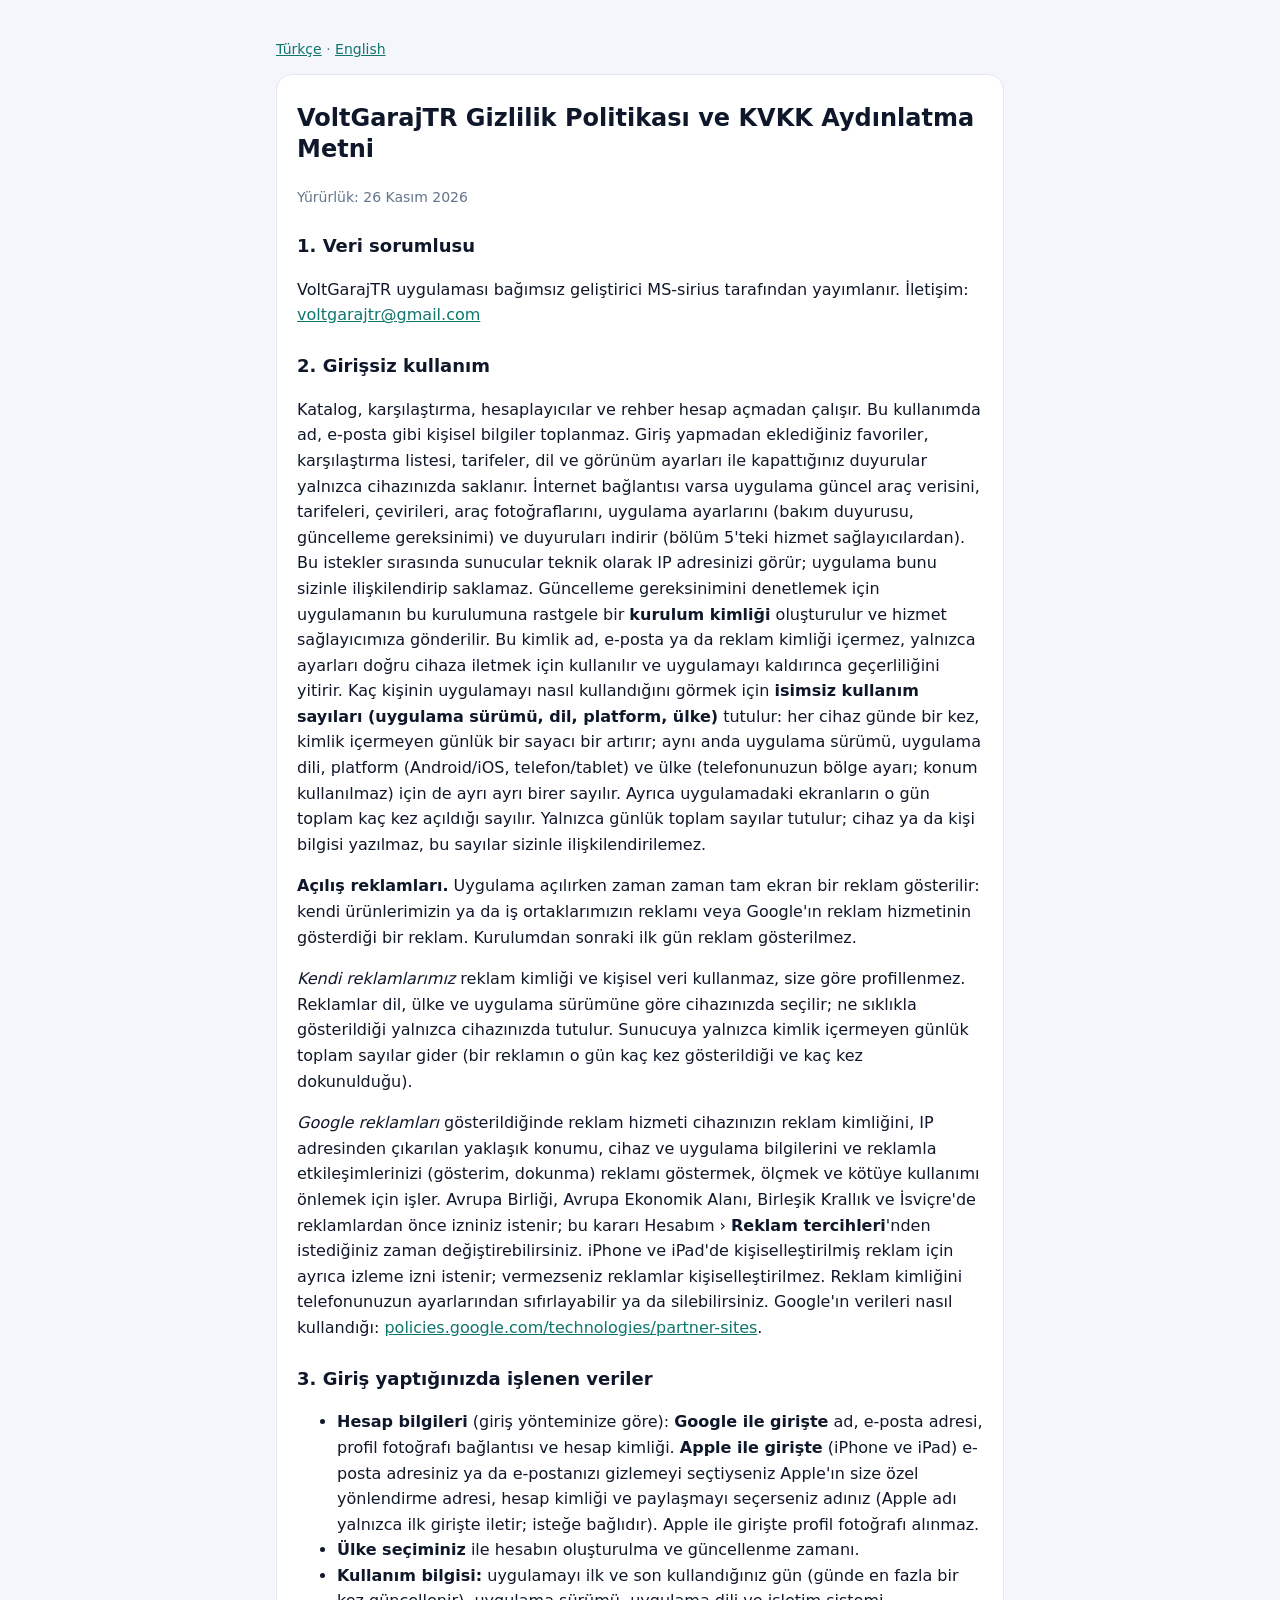
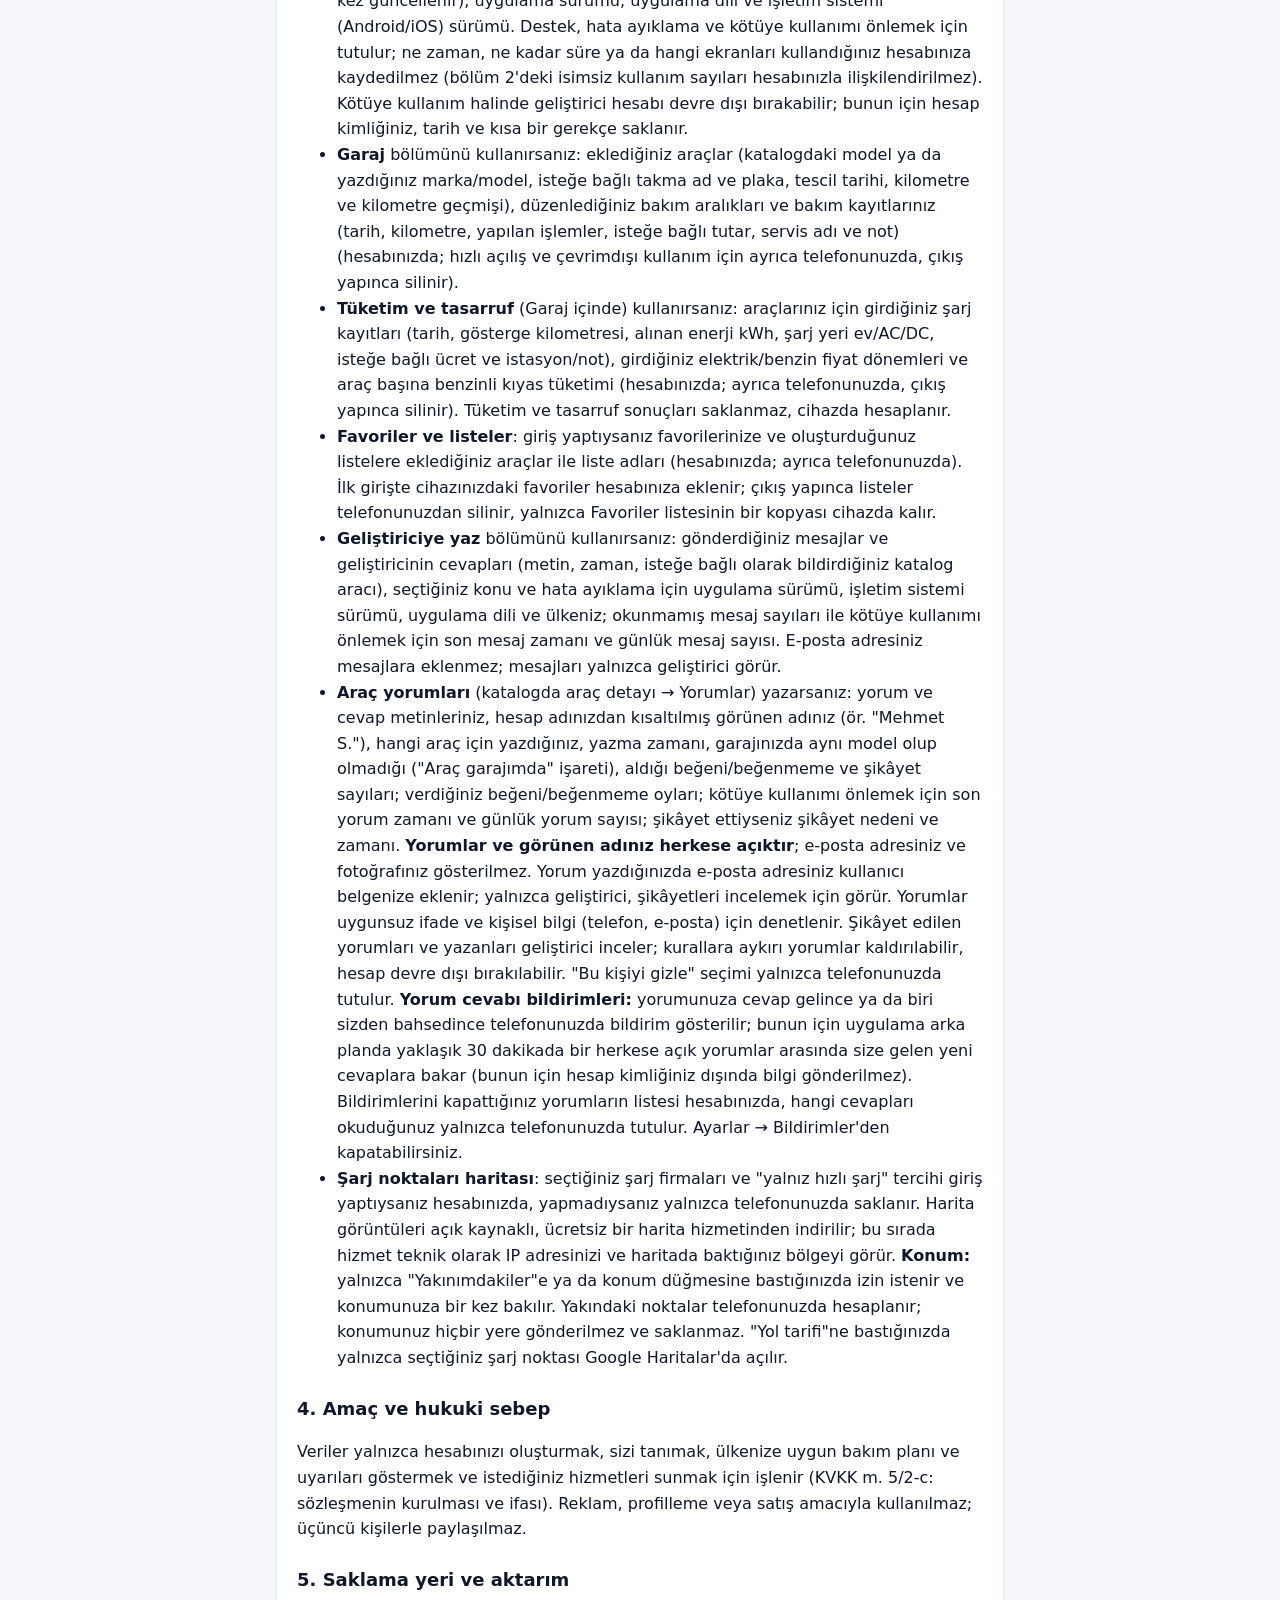
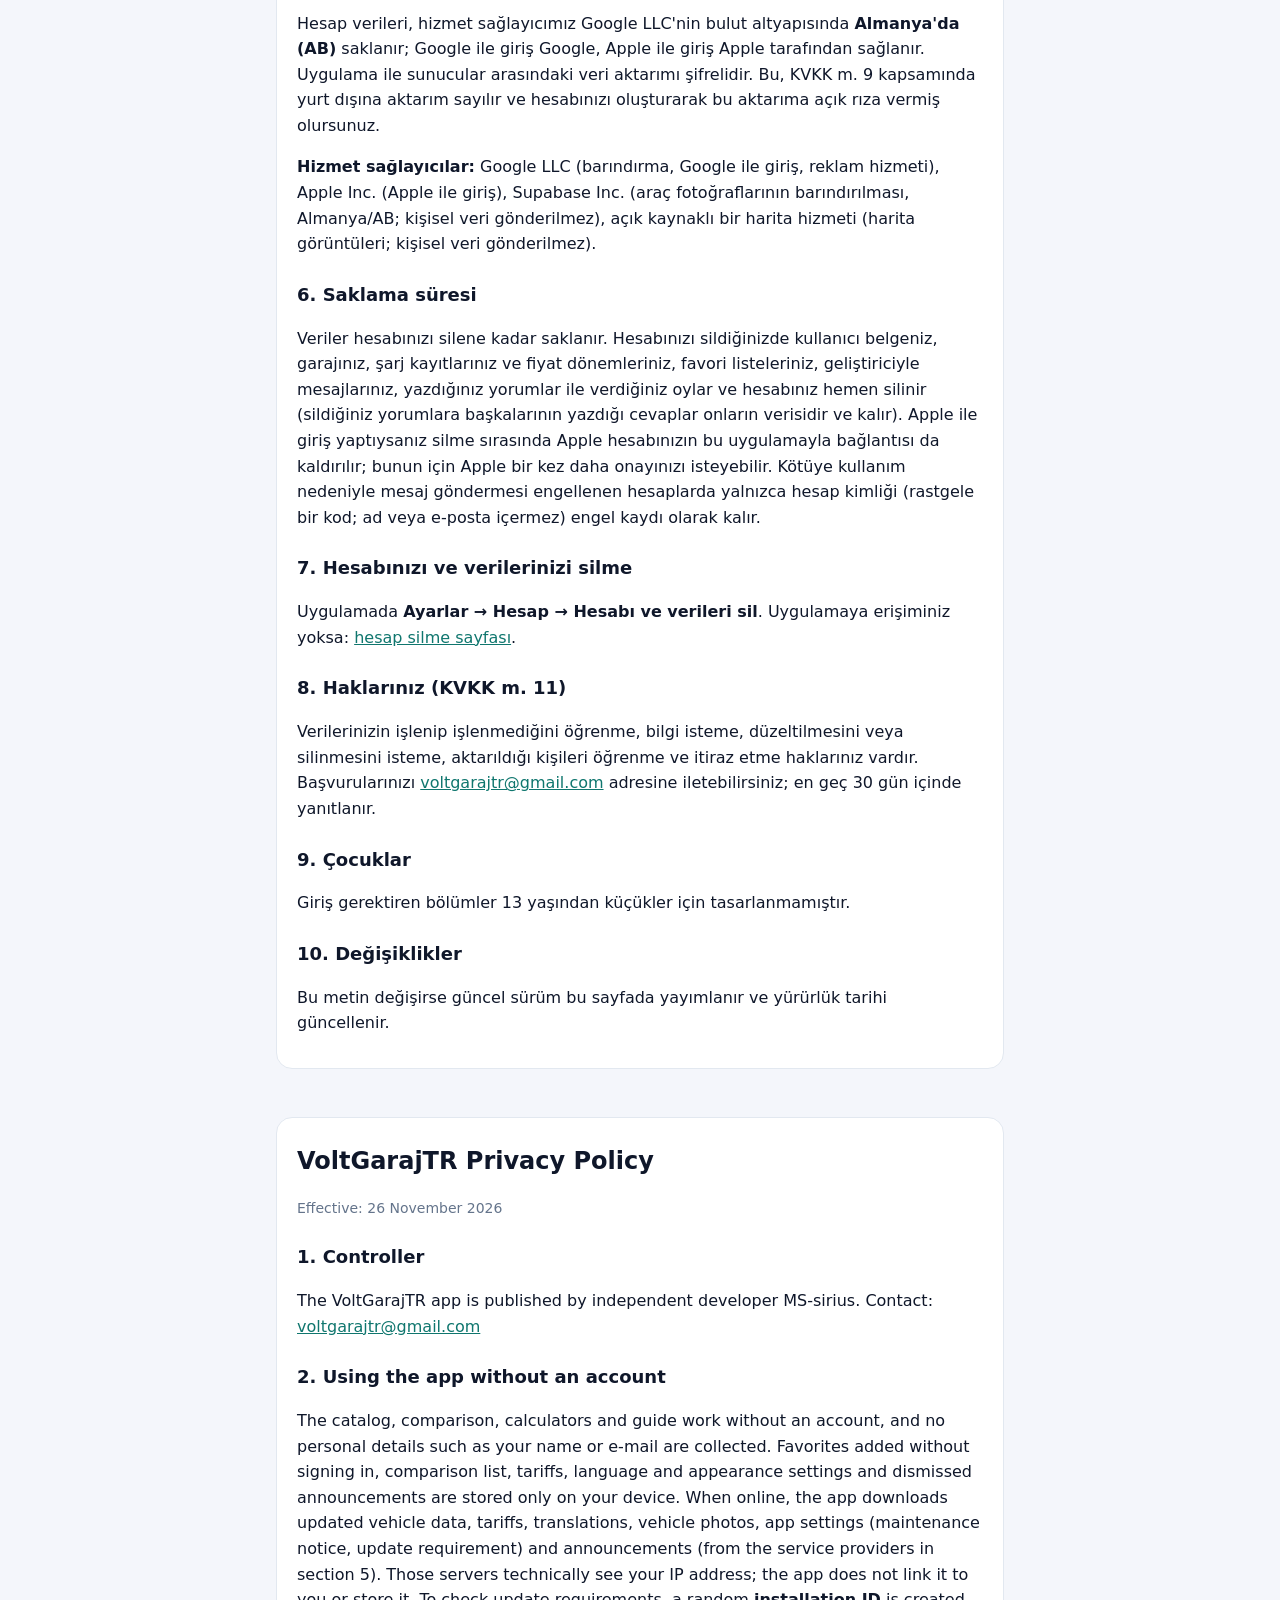
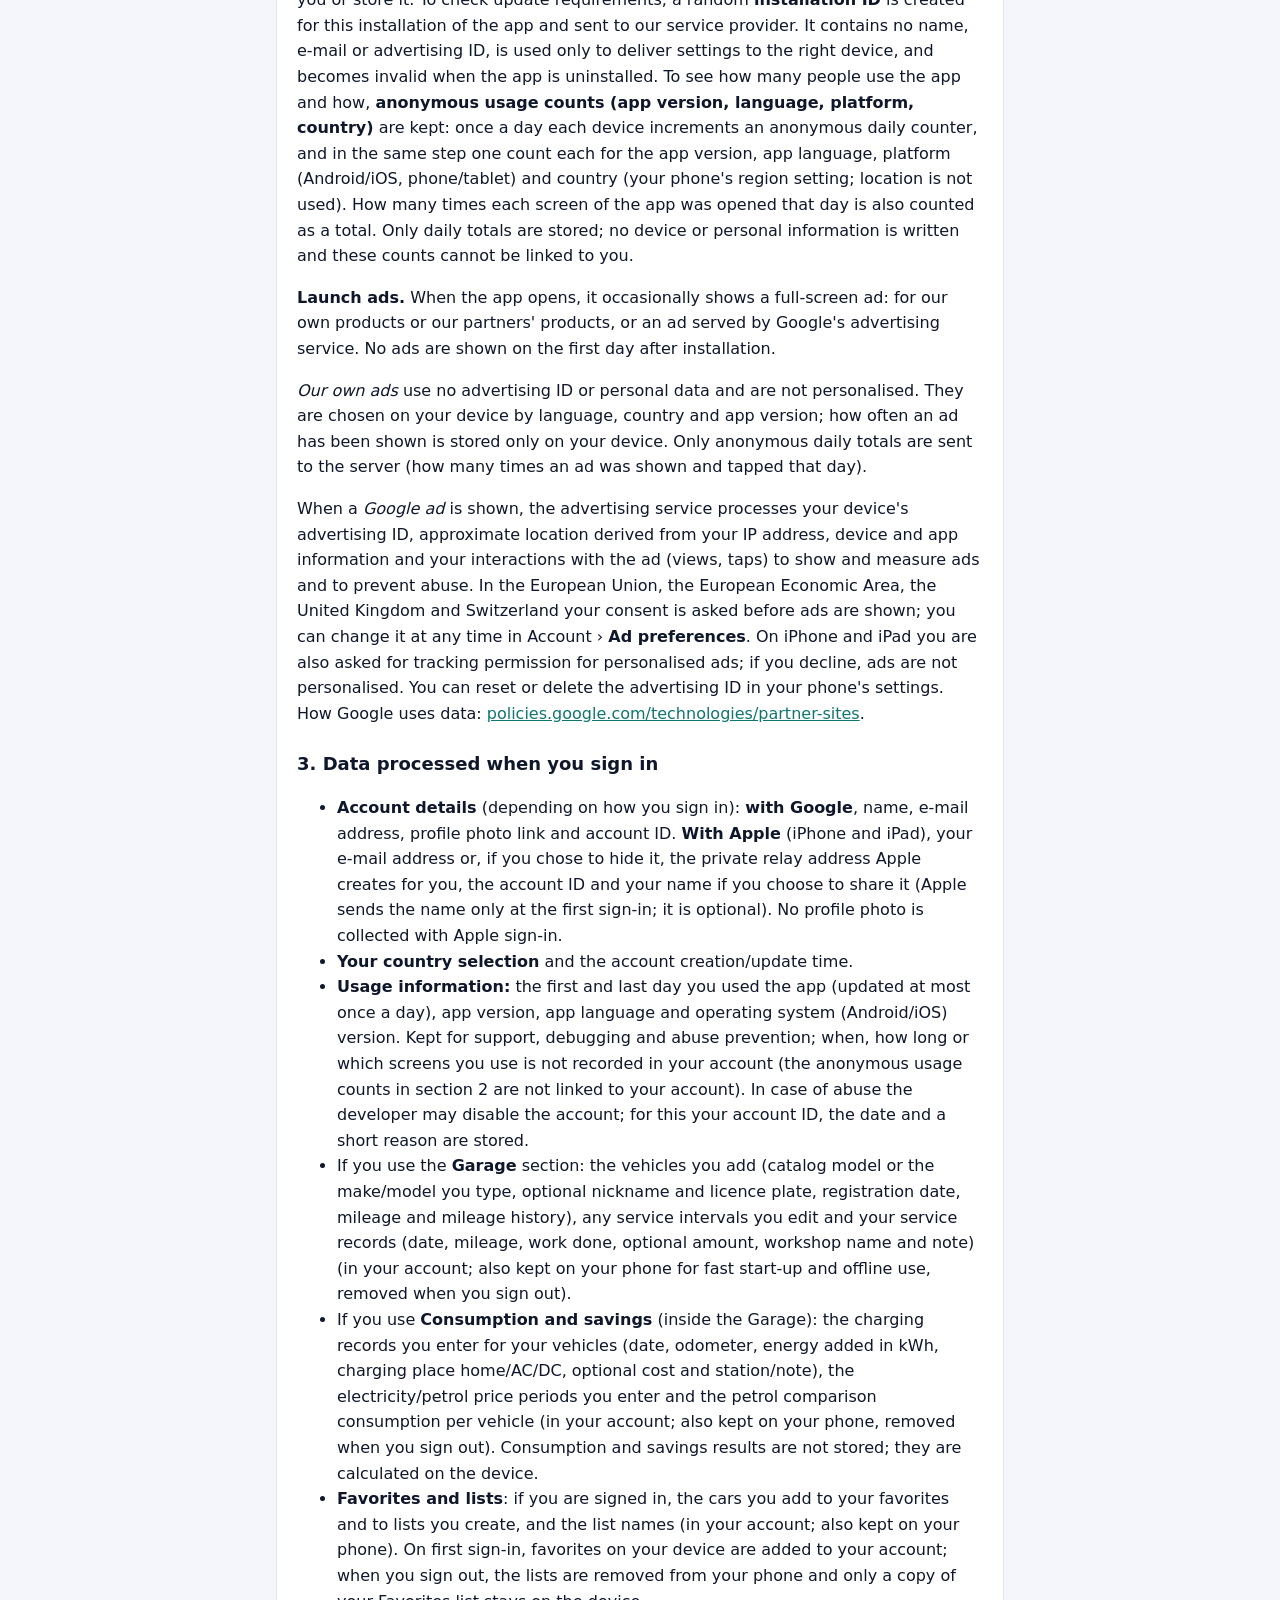
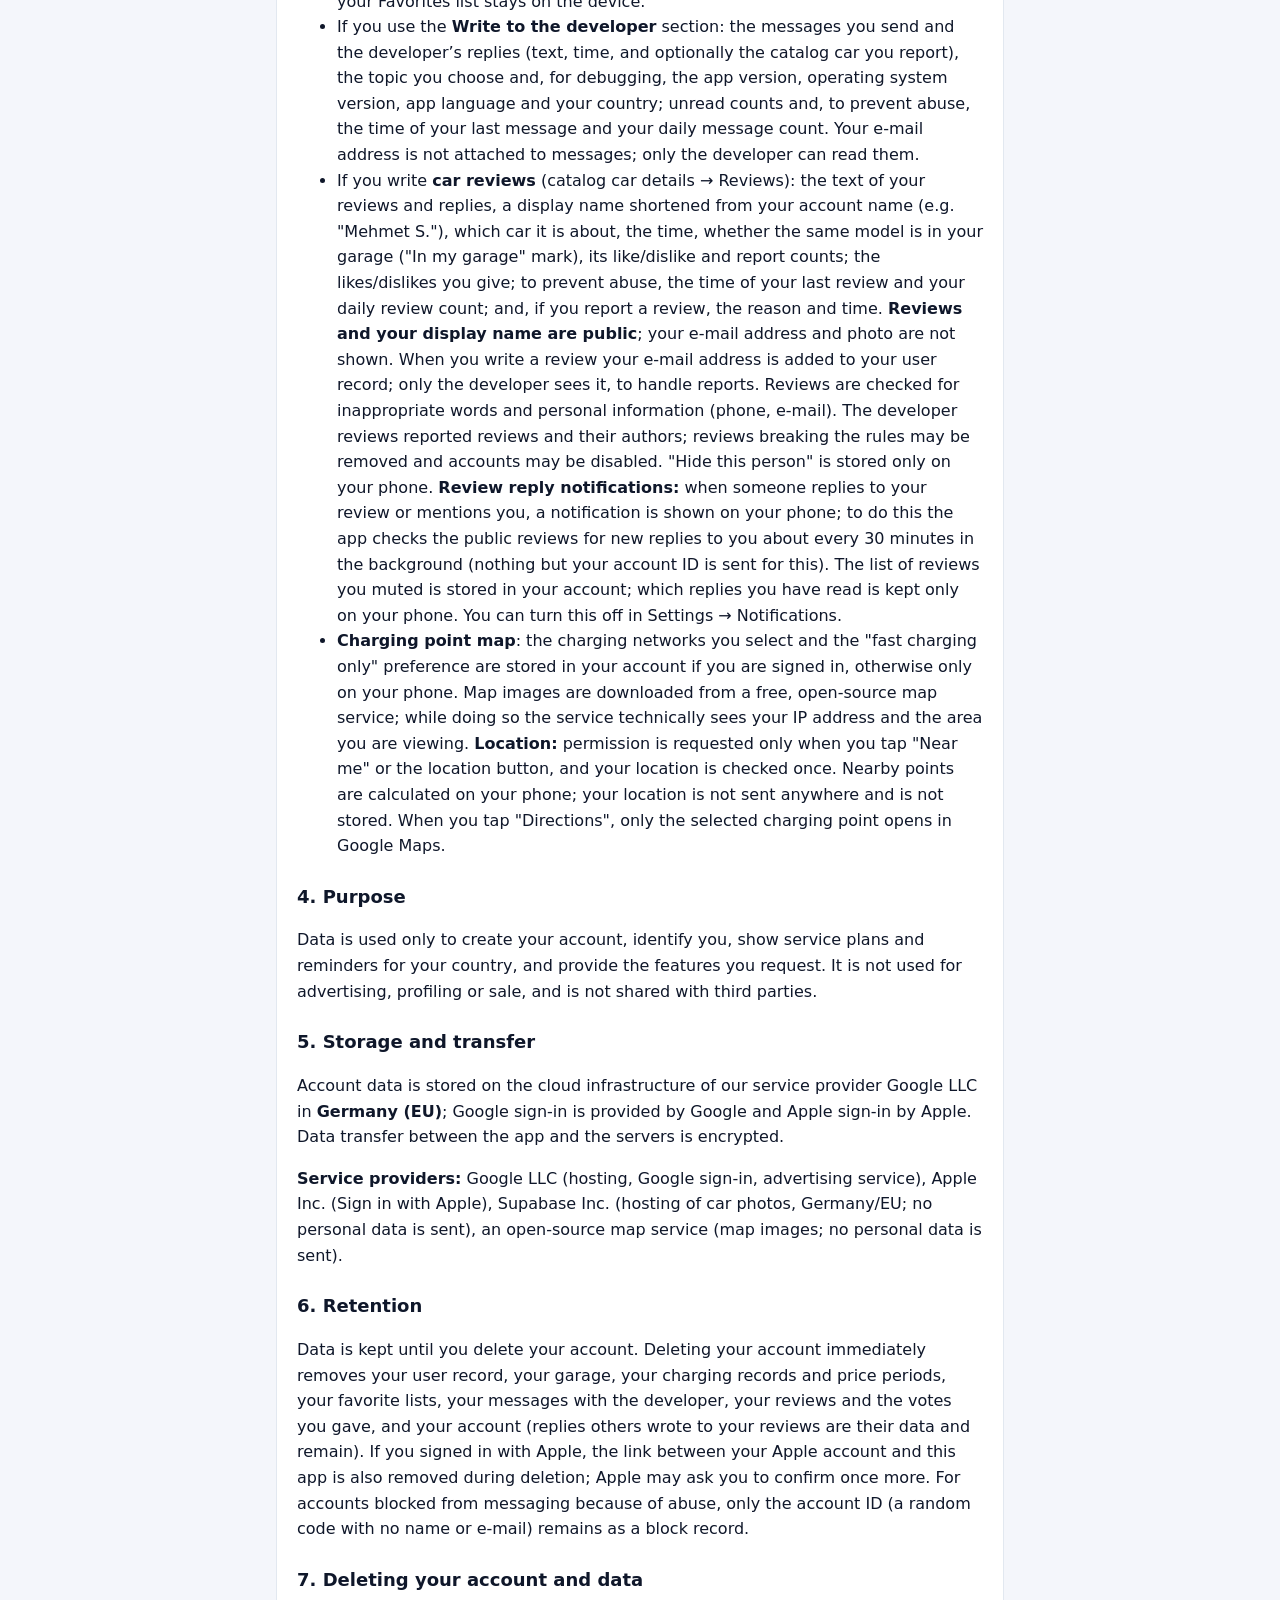
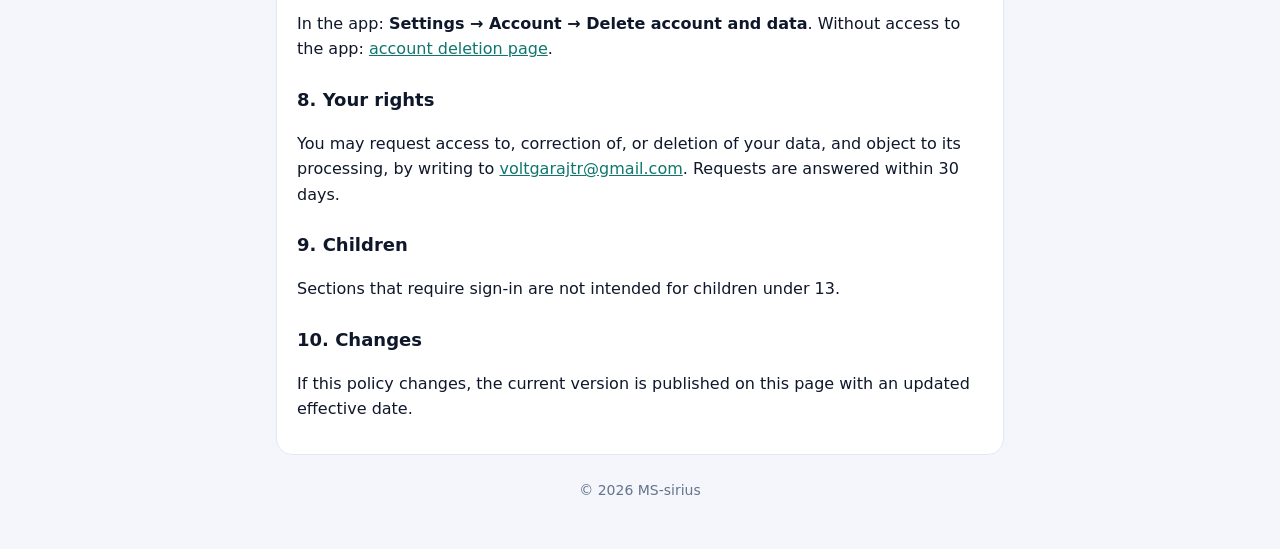
==== commit cc98778b: "Gizlilik: Google reklamları (yürürlük 26 Kasım 2026)" ====
--- a/gizlilik.html
+++ b/gizlilik.html
@@ -12,7 +12,7 @@
 
 <section id="tr">
 <h1>VoltGarajTR Gizlilik Politikası ve KVKK Aydınlatma Metni</h1>
-<p class="tarih">Yürürlük: 24 Kasım 2026</p>
+<p class="tarih">Yürürlük: 26 Kasım 2026</p>
 
 <h2>1. Veri sorumlusu</h2>
 <p>VoltGarajTR uygulaması bağımsız geliştirici MS-sirius tarafından yayımlanır. İletişim: <a href="mailto:voltgarajtr@gmail.com">voltgarajtr@gmail.com</a></p>
@@ -22,7 +22,9 @@
 İnternet bağlantısı varsa uygulama güncel araç verisini, tarifeleri, çevirileri, araç fotoğraflarını, uygulama ayarlarını (bakım duyurusu, güncelleme gereksinimi) ve duyuruları indirir (bölüm 5'teki hizmet sağlayıcılardan). Bu istekler sırasında sunucular teknik olarak IP adresinizi görür; uygulama bunu sizinle ilişkilendirip saklamaz.
 Güncelleme gereksinimini denetlemek için uygulamanın bu kurulumuna rastgele bir <b>kurulum kimliği</b> oluşturulur ve hizmet sağlayıcımıza gönderilir. Bu kimlik ad, e-posta ya da reklam kimliği içermez, yalnızca ayarları doğru cihaza iletmek için kullanılır ve uygulamayı kaldırınca geçerliliğini yitirir.
 Kaç kişinin uygulamayı nasıl kullandığını görmek için <b>isimsiz kullanım sayıları (uygulama sürümü, dil, platform, ülke)</b> tutulur: her cihaz günde bir kez, kimlik içermeyen günlük bir sayacı bir artırır; aynı anda uygulama sürümü, uygulama dili, platform (Android/iOS, telefon/tablet) ve ülke (telefonunuzun bölge ayarı; konum kullanılmaz) için de ayrı ayrı birer sayılır. Ayrıca uygulamadaki ekranların o gün toplam kaç kez açıldığı sayılır. Yalnızca günlük toplam sayılar tutulur; cihaz ya da kişi bilgisi yazılmaz, bu sayılar sizinle ilişkilendirilemez.</p>
-<p><b>Açılış reklamları.</b> Uygulama açılırken zaman zaman tam ekran olarak kendi ürünlerimizin ya da iş ortaklarımızın reklamını gösteririz. Reklam ağı kullanılmaz; reklam kimliği ve kişisel veri kullanılmaz, reklam size göre profillenmez. Reklamlar dil, ülke ve uygulama sürümüne göre seçilir; bu seçim cihazınızda yapılır. Aynı reklamın ne sıklıkla gösterildiği yalnızca cihazınızda tutulur. Sunucuya yalnızca kimlik içermeyen günlük toplam sayılar gider (bir reklamın o gün kaç kez gösterildiği ve kaç kez dokunulduğu).</p>
+<p><b>Açılış reklamları.</b> Uygulama açılırken zaman zaman tam ekran bir reklam gösterilir: kendi ürünlerimizin ya da iş ortaklarımızın reklamı veya Google'ın reklam hizmetinin gösterdiği bir reklam. Kurulumdan sonraki ilk gün reklam gösterilmez.</p>
+<p><i>Kendi reklamlarımız</i> reklam kimliği ve kişisel veri kullanmaz, size göre profillenmez. Reklamlar dil, ülke ve uygulama sürümüne göre cihazınızda seçilir; ne sıklıkla gösterildiği yalnızca cihazınızda tutulur. Sunucuya yalnızca kimlik içermeyen günlük toplam sayılar gider (bir reklamın o gün kaç kez gösterildiği ve kaç kez dokunulduğu).</p>
+<p><i>Google reklamları</i> gösterildiğinde reklam hizmeti cihazınızın reklam kimliğini, IP adresinden çıkarılan yaklaşık konumu, cihaz ve uygulama bilgilerini ve reklamla etkileşimlerinizi (gösterim, dokunma) reklamı göstermek, ölçmek ve kötüye kullanımı önlemek için işler. Avrupa Birliği, Avrupa Ekonomik Alanı, Birleşik Krallık ve İsviçre'de reklamlardan önce izniniz istenir; bu kararı Hesabım › <b>Reklam tercihleri</b>'nden istediğiniz zaman değiştirebilirsiniz. iPhone ve iPad'de kişiselleştirilmiş reklam için ayrıca izleme izni istenir; vermezseniz reklamlar kişiselleştirilmez. Reklam kimliğini telefonunuzun ayarlarından sıfırlayabilir ya da silebilirsiniz. Google'ın verileri nasıl kullandığı: <a href="https://policies.google.com/technologies/partner-sites?hl=tr">policies.google.com/technologies/partner-sites</a>.</p>
 
 <h2>3. Giriş yaptığınızda işlenen veriler</h2>
 <ul>
@@ -42,7 +44,7 @@
 
 <h2>5. Saklama yeri ve aktarım</h2>
 <p>Hesap verileri, hizmet sağlayıcımız Google LLC'nin bulut altyapısında <b>Almanya'da (AB)</b> saklanır; Google ile giriş Google, Apple ile giriş Apple tarafından sağlanır. Uygulama ile sunucular arasındaki veri aktarımı şifrelidir. Bu, KVKK m. 9 kapsamında yurt dışına aktarım sayılır ve hesabınızı oluşturarak bu aktarıma açık rıza vermiş olursunuz.</p>
-<p><b>Hizmet sağlayıcılar:</b> Google LLC (barındırma, Google ile giriş), Apple Inc. (Apple ile giriş), Supabase Inc. (araç fotoğraflarının barındırılması, Almanya/AB; kişisel veri gönderilmez), açık kaynaklı bir harita hizmeti (harita görüntüleri; kişisel veri gönderilmez).</p>
+<p><b>Hizmet sağlayıcılar:</b> Google LLC (barındırma, Google ile giriş, reklam hizmeti), Apple Inc. (Apple ile giriş), Supabase Inc. (araç fotoğraflarının barındırılması, Almanya/AB; kişisel veri gönderilmez), açık kaynaklı bir harita hizmeti (harita görüntüleri; kişisel veri gönderilmez).</p>
 
 <h2>6. Saklama süresi</h2>
 <p>Veriler hesabınızı silene kadar saklanır. Hesabınızı sildiğinizde kullanıcı belgeniz, garajınız, şarj kayıtlarınız ve fiyat dönemleriniz, favori listeleriniz, geliştiriciyle mesajlarınız, yazdığınız yorumlar ile verdiğiniz oylar ve hesabınız hemen silinir (sildiğiniz yorumlara başkalarının yazdığı cevaplar onların verisidir ve kalır). Apple ile giriş yaptıysanız silme sırasında Apple hesabınızın bu uygulamayla bağlantısı da kaldırılır; bunun için Apple bir kez daha onayınızı isteyebilir. Kötüye kullanım nedeniyle mesaj göndermesi engellenen hesaplarda yalnızca hesap kimliği (rastgele bir kod; ad veya e-posta içermez) engel kaydı olarak kalır.</p>
@@ -64,7 +66,7 @@
 
 <section id="en">
 <h1>VoltGarajTR Privacy Policy</h1>
-<p class="tarih">Effective: 24 November 2026</p>
+<p class="tarih">Effective: 26 November 2026</p>
 
 <h2>1. Controller</h2>
 <p>The VoltGarajTR app is published by independent developer MS-sirius. Contact: <a href="mailto:voltgarajtr@gmail.com">voltgarajtr@gmail.com</a></p>
@@ -74,7 +76,9 @@
 When online, the app downloads updated vehicle data, tariffs, translations, vehicle photos, app settings (maintenance notice, update requirement) and announcements (from the service providers in section 5). Those servers technically see your IP address; the app does not link it to you or store it.
 To check update requirements, a random <b>installation ID</b> is created for this installation of the app and sent to our service provider. It contains no name, e-mail or advertising ID, is used only to deliver settings to the right device, and becomes invalid when the app is uninstalled.
 To see how many people use the app and how, <b>anonymous usage counts (app version, language, platform, country)</b> are kept: once a day each device increments an anonymous daily counter, and in the same step one count each for the app version, app language, platform (Android/iOS, phone/tablet) and country (your phone's region setting; location is not used). How many times each screen of the app was opened that day is also counted as a total. Only daily totals are stored; no device or personal information is written and these counts cannot be linked to you.</p>
-<p><b>Launch ads.</b> When the app opens, it occasionally shows a full-screen ad for our own products or our partners' products. No ad network is used; no advertising ID or personal data is used and ads are not personalised. Ads are chosen on your device by language, country and app version. How often an ad has been shown is stored only on your device. Only anonymous daily totals are sent to the server (how many times an ad was shown and tapped that day).</p>
+<p><b>Launch ads.</b> When the app opens, it occasionally shows a full-screen ad: for our own products or our partners' products, or an ad served by Google's advertising service. No ads are shown on the first day after installation.</p>
+<p><i>Our own ads</i> use no advertising ID or personal data and are not personalised. They are chosen on your device by language, country and app version; how often an ad has been shown is stored only on your device. Only anonymous daily totals are sent to the server (how many times an ad was shown and tapped that day).</p>
+<p>When a <i>Google ad</i> is shown, the advertising service processes your device's advertising ID, approximate location derived from your IP address, device and app information and your interactions with the ad (views, taps) to show and measure ads and to prevent abuse. In the European Union, the European Economic Area, the United Kingdom and Switzerland your consent is asked before ads are shown; you can change it at any time in Account › <b>Ad preferences</b>. On iPhone and iPad you are also asked for tracking permission for personalised ads; if you decline, ads are not personalised. You can reset or delete the advertising ID in your phone's settings. How Google uses data: <a href="https://policies.google.com/technologies/partner-sites">policies.google.com/technologies/partner-sites</a>.</p>
 
 <h2>3. Data processed when you sign in</h2>
 <ul>
@@ -94,7 +98,7 @@
 
 <h2>5. Storage and transfer</h2>
 <p>Account data is stored on the cloud infrastructure of our service provider Google LLC in <b>Germany (EU)</b>; Google sign-in is provided by Google and Apple sign-in by Apple. Data transfer between the app and the servers is encrypted.</p>
-<p><b>Service providers:</b> Google LLC (hosting, Google sign-in), Apple Inc. (Sign in with Apple), Supabase Inc. (hosting of car photos, Germany/EU; no personal data is sent), an open-source map service (map images; no personal data is sent).</p>
+<p><b>Service providers:</b> Google LLC (hosting, Google sign-in, advertising service), Apple Inc. (Sign in with Apple), Supabase Inc. (hosting of car photos, Germany/EU; no personal data is sent), an open-source map service (map images; no personal data is sent).</p>
 
 <h2>6. Retention</h2>
 <p>Data is kept until you delete your account. Deleting your account immediately removes your user record, your garage, your charging records and price periods, your favorite lists, your messages with the developer, your reviews and the votes you gave, and your account (replies others wrote to your reviews are their data and remain). If you signed in with Apple, the link between your Apple account and this app is also removed during deletion; Apple may ask you to confirm once more. For accounts blocked from messaging because of abuse, only the account ID (a random code with no name or e-mail) remains as a block record.</p>
